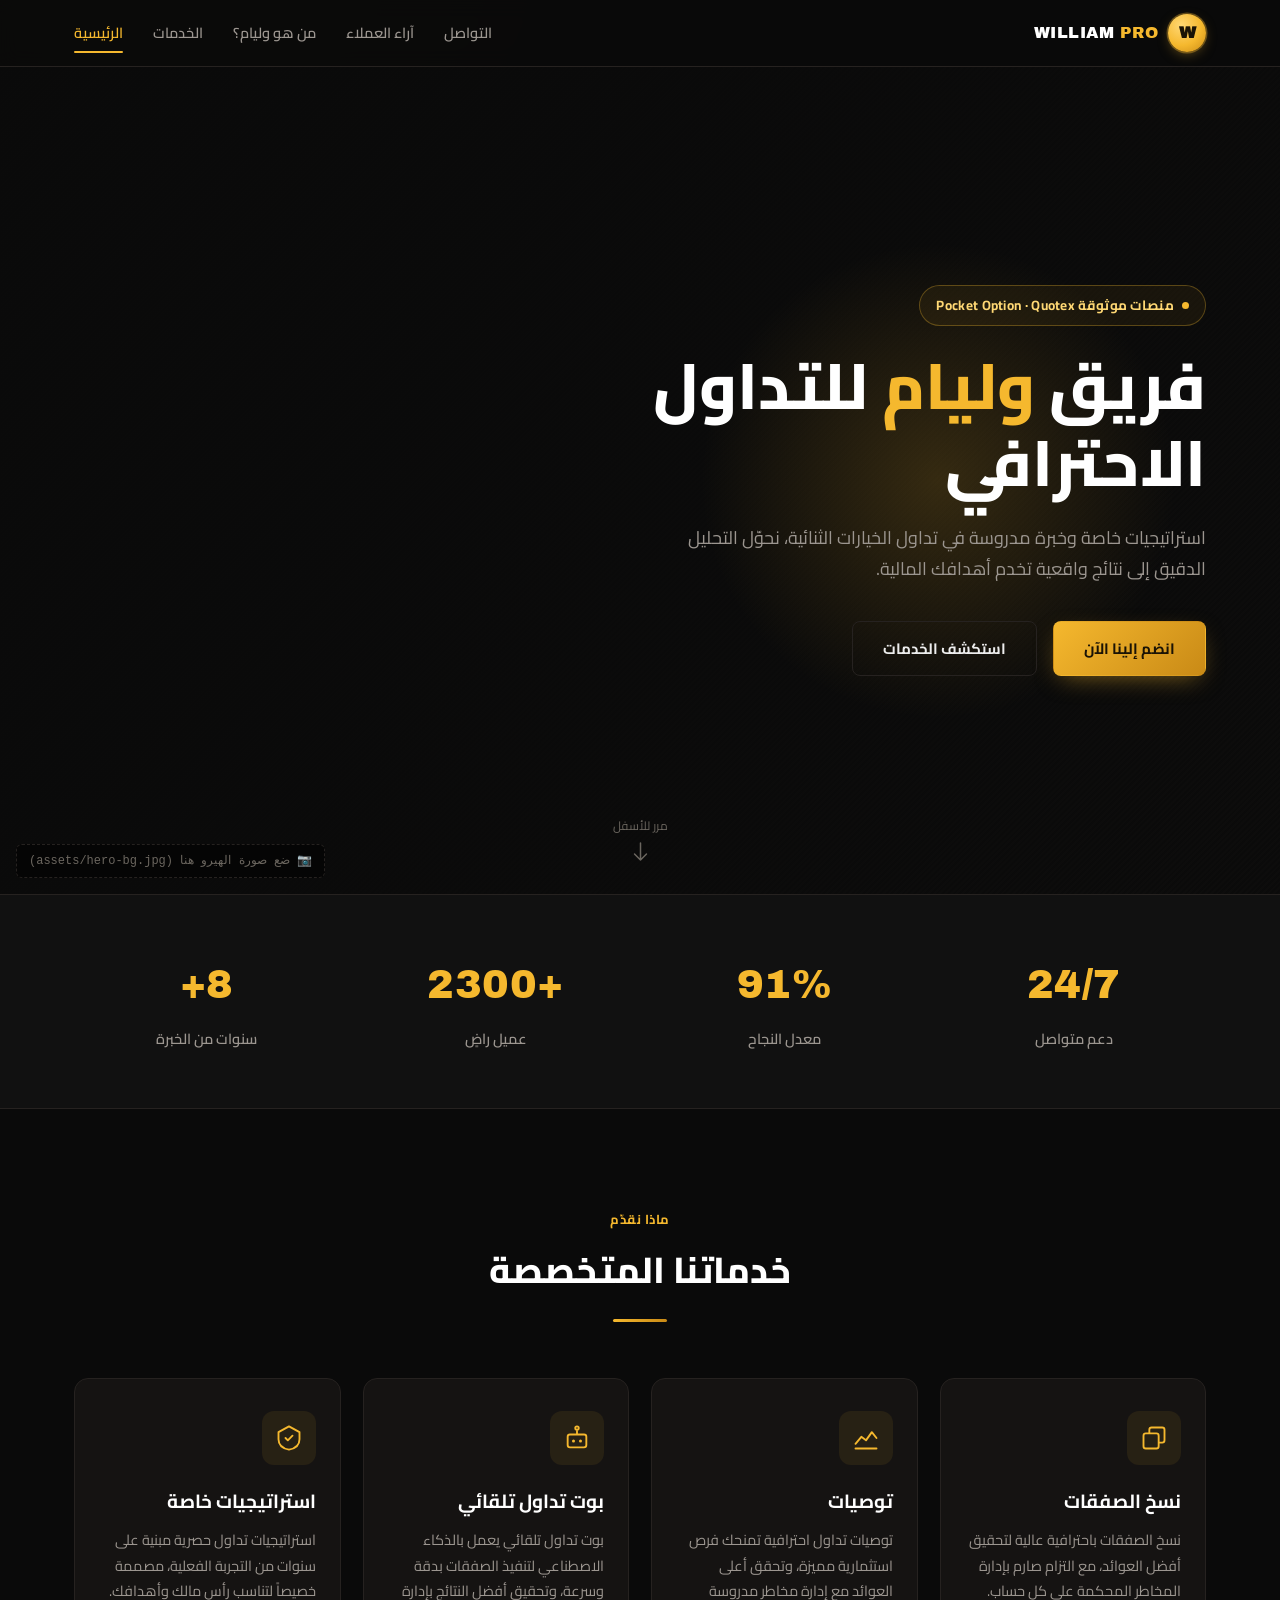
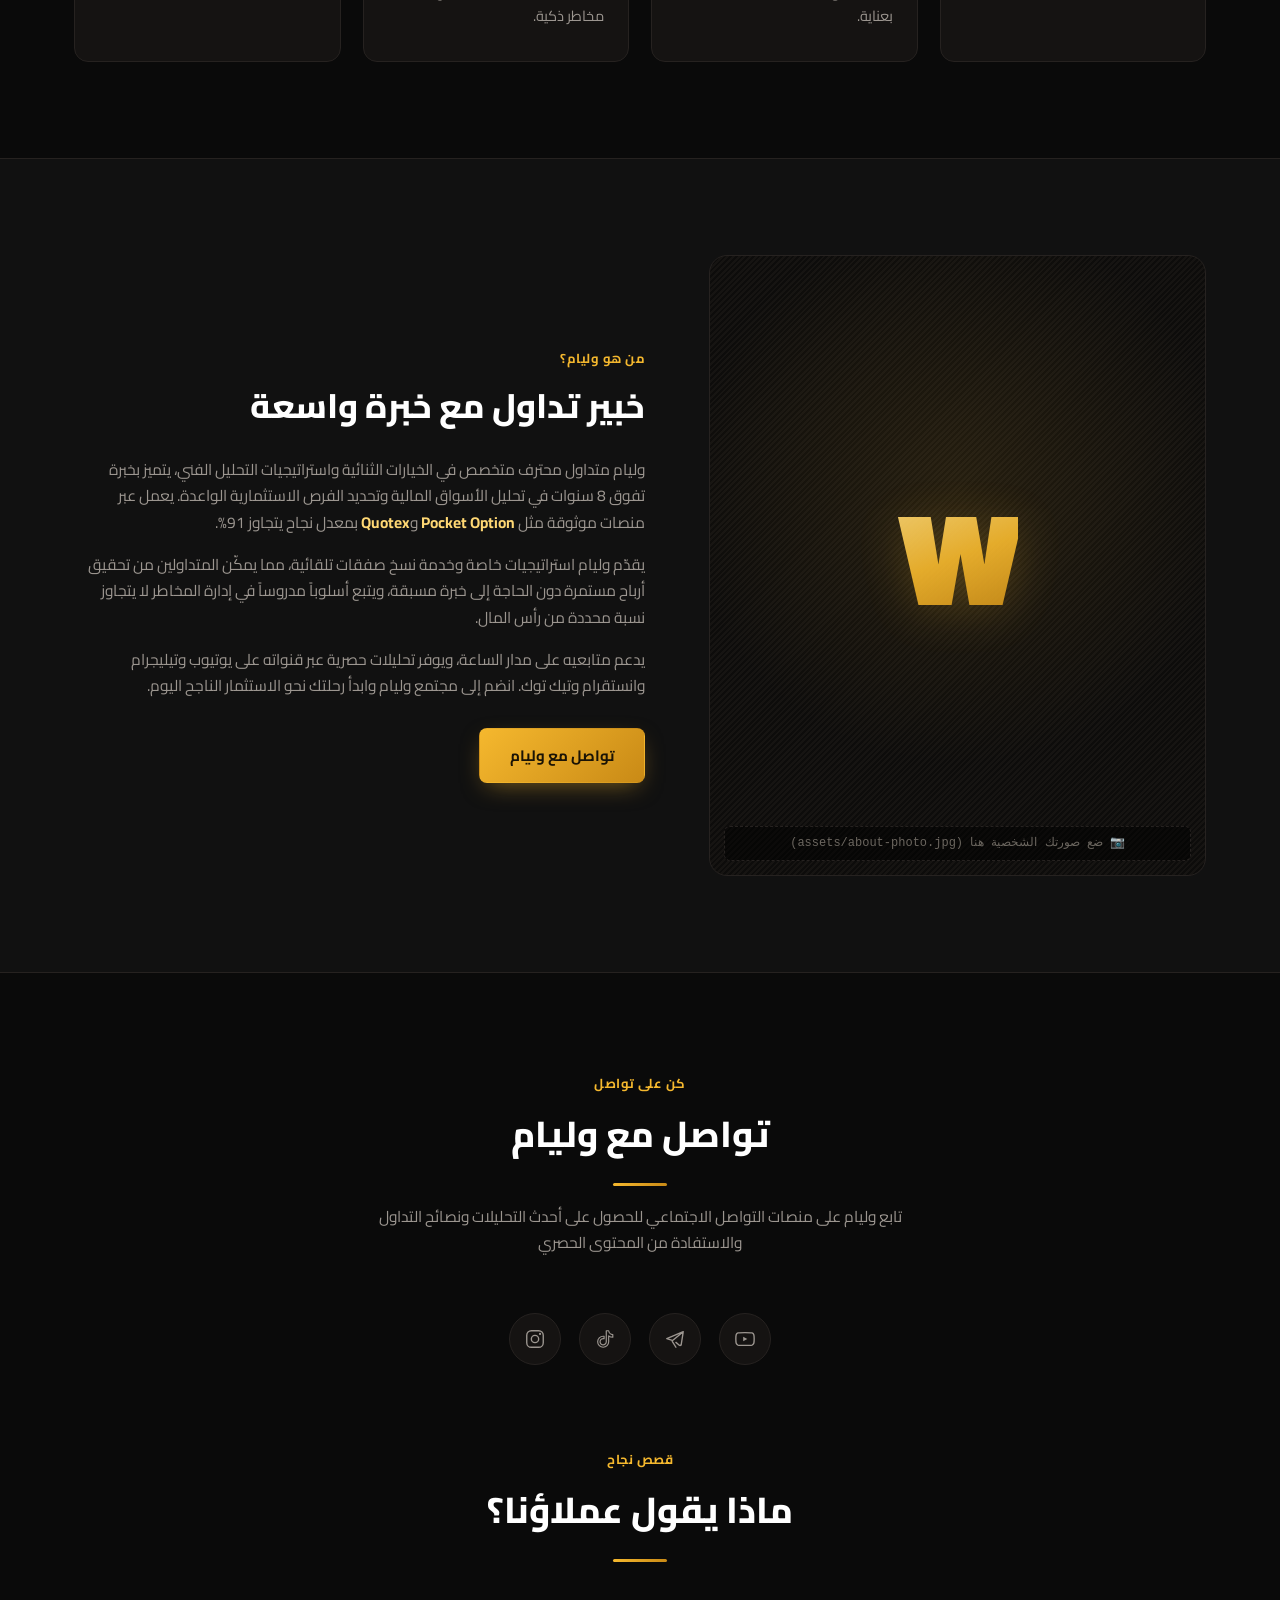
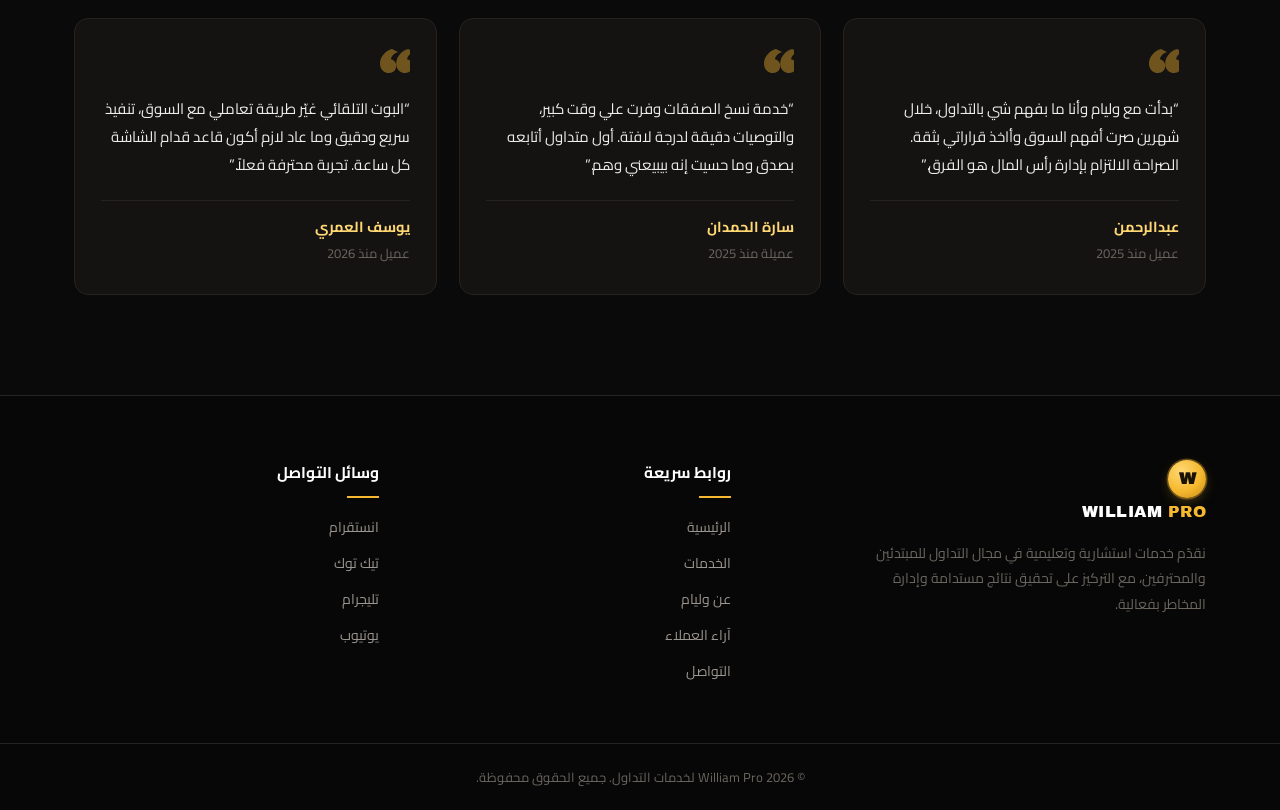
==== index.html @ 3ef96101 "Rename index (1).html to index.html" ====
<!DOCTYPE html>
<html lang="ar" dir="rtl">
<head>
<meta charset="UTF-8">
<meta name="viewport" content="width=device-width, initial-scale=1.0">
<title>WILLIAM PRO | فريق وليام للتداول الاحترافي</title>
<link rel="preconnect" href="https://fonts.googleapis.com">
<link rel="preconnect" href="https://fonts.gstatic.com" crossorigin>
<link href="https://fonts.googleapis.com/css2?family=Archivo+Black&family=Oswald:wght@400;500;600;700&family=Cairo:wght@400;500;600;700;800;900&family=Inter:wght@400;500;600&display=swap" rel="stylesheet">
<link rel="stylesheet" href="style.css">
</head>
<body>

<!-- ===== NAVBAR ===== -->
<header class="navbar" id="navbar">
  <div class="nav-inner">
    <a href="#hero" class="brand">
      <span class="brand-mark">W</span>
      <span class="brand-text">WILLIAM <em>PRO</em></span>
    </a>
    <nav class="nav-links">
      <a href="#contact">التواصل</a>
      <a href="#testimonials">آراء العملاء</a>
      <a href="#about">من هو وليام؟</a>
      <a href="#services">الخدمات</a>
      <a href="#hero" class="active">الرئيسية</a>
    </nav>
    <button class="nav-toggle" id="navToggle" aria-label="فتح القائمة">
      <span></span><span></span><span></span>
    </button>
  </div>
</header>

<!-- ===== HERO ===== -->
<section class="hero" id="hero">
  <div class="hero-bg-placeholder">
    <div class="placeholder-note">📷 ضع صورة الهيرو هنا (assets/hero-bg.jpg)</div>
  </div>
  <div class="hero-glow"></div>
  <div class="hero-inner">
    <p class="eyebrow"><span class="eyebrow-dot"></span> منصات موثوقة Pocket Option · Quotex</p>
    <h1>فريق <span class="gold">وليام</span> للتداول الاحترافي</h1>
    <p class="hero-desc">استراتيجيات خاصة وخبرة مدروسة في تداول الخيارات الثنائية، نحوّل التحليل الدقيق إلى نتائج واقعية تخدم أهدافك المالية.</p>
    <div class="hero-actions">
      <a href="#contact" class="btn btn-gold">انضم إلينا الآن</a>
      <a href="#services" class="btn btn-outline">استكشف الخدمات</a>
    </div>
  </div>
  <div class="scroll-cue">
    <span>مرر للأسفل</span>
    <svg width="14" height="20" viewBox="0 0 14 20" fill="none"><path d="M7 1v17M1 12l6 6 6-6" stroke="currentColor" stroke-width="1.5" stroke-linecap="round" stroke-linejoin="round"/></svg>
  </div>
</section>

<!-- ===== STATS ===== -->
<section class="stats">
  <div class="stats-inner">
    <div class="stat">
      <span class="stat-num">24/7</span>
      <span class="stat-label">دعم متواصل</span>
    </div>
    <div class="stat">
      <span class="stat-num">91%</span>
      <span class="stat-label">معدل النجاح</span>
    </div>
    <div class="stat">
      <span class="stat-num">+2300</span>
      <span class="stat-label">عميل راضٍ</span>
    </div>
    <div class="stat">
      <span class="stat-num">8+</span>
      <span class="stat-label">سنوات من الخبرة</span>
    </div>
  </div>
</section>

<!-- ===== SERVICES ===== -->
<section class="services" id="services">
  <div class="section-head">
    <span class="section-eyebrow">ماذا نقدّم</span>
    <h2>خدماتنا المتخصصة</h2>
    <span class="section-rule"></span>
  </div>
  <div class="services-grid">
    <div class="service-card">
      <div class="service-icon">
        <svg width="28" height="28" viewBox="0 0 24 24" fill="none"><rect x="3" y="8" width="13" height="13" rx="2" stroke="currentColor" stroke-width="1.6"/><path d="M8 8V5a2 2 0 0 1 2-2h9a2 2 0 0 1 2 2v9a2 2 0 0 1-2 2h-3" stroke="currentColor" stroke-width="1.6"/></svg>
      </div>
      <h3>نسخ الصفقات</h3>
      <p>نسخ الصفقات باحترافية عالية لتحقيق أفضل العوائد، مع التزام صارم بإدارة المخاطر المحكمة على كل حساب.</p>
    </div>
    <div class="service-card">
      <div class="service-icon">
        <svg width="28" height="28" viewBox="0 0 24 24" fill="none"><path d="M3 17l5-6 4 3 5-7 4 5" stroke="currentColor" stroke-width="1.6" stroke-linecap="round" stroke-linejoin="round"/><path d="M3 21h18" stroke="currentColor" stroke-width="1.6" stroke-linecap="round"/></svg>
      </div>
      <h3>توصيات</h3>
      <p>توصيات تداول احترافية تمنحك فرص استثمارية مميزة، وتحقق أعلى العوائد مع إدارة مخاطر مدروسة بعناية.</p>
    </div>
    <div class="service-card">
      <div class="service-icon">
        <svg width="28" height="28" viewBox="0 0 24 24" fill="none"><rect x="4" y="9" width="16" height="11" rx="2" stroke="currentColor" stroke-width="1.6"/><circle cx="9" cy="14.5" r="1.3" fill="currentColor"/><circle cx="15" cy="14.5" r="1.3" fill="currentColor"/><path d="M12 9V5m0 0a1.5 1.5 0 1 0 0-3 1.5 1.5 0 0 0 0 3Z" stroke="currentColor" stroke-width="1.6"/></svg>
      </div>
      <h3>بوت تداول تلقائي</h3>
      <p>بوت تداول تلقائي يعمل بالذكاء الاصطناعي لتنفيذ الصفقات بدقة وسرعة، وتحقيق أفضل النتائج بإدارة مخاطر ذكية.</p>
    </div>
    <div class="service-card">
      <div class="service-icon">
        <svg width="28" height="28" viewBox="0 0 24 24" fill="none"><path d="M12 2 3 7v6c0 5 4 8 9 9 5-1 9-4 9-9V7l-9-5Z" stroke="currentColor" stroke-width="1.6" stroke-linejoin="round"/><path d="M9 12l2 2 4-4" stroke="currentColor" stroke-width="1.6" stroke-linecap="round" stroke-linejoin="round"/></svg>
      </div>
      <h3>استراتيجيات خاصة</h3>
      <p>استراتيجيات تداول حصرية مبنية على سنوات من التجربة الفعلية، مصممة خصيصاً لتناسب رأس مالك وأهدافك.</p>
    </div>
  </div>
</section>

<!-- ===== ABOUT ===== -->
<section class="about" id="about">
  <div class="about-inner">
    <div class="about-media">
      <div class="about-img-placeholder">
        <span class="about-mark">W</span>
        <div class="placeholder-note">📷 ضع صورتك الشخصية هنا (assets/about-photo.jpg)</div>
      </div>
      <div class="about-glow"></div>
    </div>
    <div class="about-content">
      <span class="section-eyebrow">من هو وليام؟</span>
      <h2>خبير تداول مع خبرة واسعة</h2>
      <p>وليام متداول محترف متخصص في الخيارات الثنائية واستراتيجيات التحليل الفني، يتميز بخبرة تفوق 8 سنوات في تحليل الأسواق المالية وتحديد الفرص الاستثمارية الواعدة. يعمل عبر منصات موثوقة مثل <strong>Pocket Option</strong> و<strong>Quotex</strong> بمعدل نجاح يتجاوز 91%.</p>
      <p>يقدّم وليام استراتيجيات خاصة وخدمة نسخ صفقات تلقائية، مما يمكّن المتداولين من تحقيق أرباح مستمرة دون الحاجة إلى خبرة مسبقة، ويتبع أسلوباً مدروساً في إدارة المخاطر لا يتجاوز نسبة محددة من رأس المال.</p>
      <p>يدعم متابعيه على مدار الساعة، ويوفر تحليلات حصرية عبر قنواته على يوتيوب وتيليجرام وانستقرام وتيك توك. انضم إلى مجتمع وليام وابدأ رحلتك نحو الاستثمار الناجح اليوم.</p>
      <a href="#contact" class="btn btn-gold">تواصل مع وليام</a>
    </div>
  </div>
</section>

<!-- ===== CONTACT / SOCIAL ===== -->
<section class="contact" id="contact">
  <div class="section-head">
    <span class="section-eyebrow">كن على تواصل</span>
    <h2>تواصل مع وليام</h2>
    <span class="section-rule"></span>
    <p class="section-sub">تابع وليام على منصات التواصل الاجتماعي للحصول على أحدث التحليلات ونصائح التداول والاستفادة من المحتوى الحصري</p>
  </div>
  <div class="social-row">
    <a href="https://youtube.com/@wproo_5?si=Vtdt3jMx1uwLoNUk" target="_blank" rel="noopener" class="social-icon" aria-label="يوتيوب">
      <svg width="22" height="22" viewBox="0 0 24 24" fill="none"><path d="M22 12s0-3.2-.4-4.7c-.3-.9-1-1.6-1.9-1.9C18.2 5 12 5 12 5s-6.2 0-7.7.4c-.9.3-1.6 1-1.9 1.9C2 8.8 2 12 2 12s0 3.2.4 4.7c.3.9 1 1.6 1.9 1.9C5.8 19 12 19 12 19s6.2 0 7.7-.4c.9-.3 1.6-1 1.9-1.9.4-1.5.4-4.7.4-4.7Z" stroke="currentColor" stroke-width="1.5"/><path d="M10 9.5v5l4.5-2.5L10 9.5Z" fill="currentColor"/></svg>
    </a>
    <a href="https://t.me/wprooo_5" target="_blank" rel="noopener" class="social-icon" aria-label="تليجرام">
      <svg width="22" height="22" viewBox="0 0 24 24" fill="none"><path d="M21 4 3 11.5l6 2m12-9.5-2.2 14c-.2 1-1.3 1.4-2.1.8L13 15.7m8-11.7L9 14m4 7-4-6.5" stroke="currentColor" stroke-width="1.5" stroke-linecap="round" stroke-linejoin="round"/></svg>
    </a>
    <a href="https://www.tiktok.com/@wproo_5" target="_blank" rel="noopener" class="social-icon" aria-label="تيك توك">
      <svg width="22" height="22" viewBox="0 0 24 24" fill="none"><path d="M16 3c.4 2.3 2 4 4.5 4.2V10c-1.6 0-3.1-.5-4.5-1.4V15a6 6 0 1 1-6-6c.3 0 .7 0 1 .1v2.6a3.4 3.4 0 1 0 2.4 3.3V3H16Z" stroke="currentColor" stroke-width="1.3" stroke-linejoin="round"/></svg>
    </a>
    <a href="https://www.instagram.com/wproo_5" target="_blank" rel="noopener" class="social-icon" aria-label="انستقرام">
      <svg width="22" height="22" viewBox="0 0 24 24" fill="none"><rect x="3" y="3" width="18" height="18" rx="5" stroke="currentColor" stroke-width="1.5"/><circle cx="12" cy="12" r="4" stroke="currentColor" stroke-width="1.5"/><circle cx="17.5" cy="6.5" r="1.2" fill="currentColor"/></svg>
    </a>
  </div>
</section>

<!-- ===== TESTIMONIALS ===== -->
<section class="testimonials" id="testimonials">
  <div class="section-head">
    <span class="section-eyebrow">قصص نجاح</span>
    <h2>ماذا يقول عملاؤنا؟</h2>
    <span class="section-rule"></span>
  </div>
  <div class="testimonials-grid">
    <article class="testimonial-card">
      <svg class="quote-mark" width="30" height="24" viewBox="0 0 30 24" fill="none"><path d="M12 0C5.4 1.8 0 7.8 0 14.4 0 19.8 3.6 24 9 24c4.2 0 7.2-3 7.2-7.2 0-3.6-2.4-6-5.4-6.6.6-3 3-6 7.2-7.2L12 0Zm16.2 0c-6.6 1.8-12 7.8-12 14.4 0 5.4 3.6 9.6 9 9.6 4.2 0 7.2-3 7.2-7.2 0-3.6-2.4-6-5.4-6.6.6-3 3-6 7.2-7.2L28.2 0Z" fill="currentColor"/></svg>
      <p>“بدأت مع وليام وأنا ما بفهم شي بالتداول، خلال شهرين صرت أفهم السوق وأاخذ قراراتي بثقة. الصراحة الالتزام بإدارة رأس المال هو الفرق.”</p>
      <div class="testimonial-meta">
        <span class="t-name">عبدالرحمن</span>
        <span class="t-date">عميل منذ 2025</span>
      </div>
    </article>
    <article class="testimonial-card">
      <svg class="quote-mark" width="30" height="24" viewBox="0 0 30 24" fill="none"><path d="M12 0C5.4 1.8 0 7.8 0 14.4 0 19.8 3.6 24 9 24c4.2 0 7.2-3 7.2-7.2 0-3.6-2.4-6-5.4-6.6.6-3 3-6 7.2-7.2L12 0Zm16.2 0c-6.6 1.8-12 7.8-12 14.4 0 5.4 3.6 9.6 9 9.6 4.2 0 7.2-3 7.2-7.2 0-3.6-2.4-6-5.4-6.6.6-3 3-6 7.2-7.2L28.2 0Z" fill="currentColor"/></svg>
      <p>“خدمة نسخ الصفقات وفرت علي وقت كبير، والتوصيات دقيقة لدرجة لافتة. أول متداول أتابعه بصدق وما حسيت إنه بيبيعني وهم.”</p>
      <div class="testimonial-meta">
        <span class="t-name">سارة الحمدان</span>
        <span class="t-date">عميلة منذ 2025</span>
      </div>
    </article>
    <article class="testimonial-card">
      <svg class="quote-mark" width="30" height="24" viewBox="0 0 30 24" fill="none"><path d="M12 0C5.4 1.8 0 7.8 0 14.4 0 19.8 3.6 24 9 24c4.2 0 7.2-3 7.2-7.2 0-3.6-2.4-6-5.4-6.6.6-3 3-6 7.2-7.2L12 0Zm16.2 0c-6.6 1.8-12 7.8-12 14.4 0 5.4 3.6 9.6 9 9.6 4.2 0 7.2-3 7.2-7.2 0-3.6-2.4-6-5.4-6.6.6-3 3-6 7.2-7.2L28.2 0Z" fill="currentColor"/></svg>
      <p>“البوت التلقائي غيّر طريقة تعاملي مع السوق، تنفيذ سريع ودقيق وما عاد لازم أكون قاعد قدام الشاشة كل ساعة. تجربة محترفة فعلاً.”</p>
      <div class="testimonial-meta">
        <span class="t-name">يوسف العمري</span>
        <span class="t-date">عميل منذ 2026</span>
      </div>
    </article>
  </div>
</section>

<!-- ===== FOOTER ===== -->
<footer class="site-footer">
  <div class="footer-inner">
    <div class="footer-col footer-brand">
      <a href="#hero" class="brand">
        <span class="brand-mark">W</span>
        <span class="brand-text">WILLIAM <em>PRO</em></span>
      </a>
      <p>نقدّم خدمات استشارية وتعليمية في مجال التداول للمبتدئين والمحترفين، مع التركيز على تحقيق نتائج مستدامة وإدارة المخاطر بفعالية.</p>
    </div>
    <div class="footer-col">
      <h4>روابط سريعة</h4>
      <a href="#hero">الرئيسية</a>
      <a href="#services">الخدمات</a>
      <a href="#about">عن وليام</a>
      <a href="#testimonials">آراء العملاء</a>
      <a href="#contact">التواصل</a>
    </div>
    <div class="footer-col">
      <h4>وسائل التواصل</h4>
      <a href="https://www.instagram.com/wproo_5" target="_blank" rel="noopener">انستقرام</a>
      <a href="https://www.tiktok.com/@wproo_5" target="_blank" rel="noopener">تيك توك</a>
      <a href="https://t.me/wprooo_5" target="_blank" rel="noopener">تليجرام</a>
      <a href="https://youtube.com/@wproo_5?si=Vtdt3jMx1uwLoNUk" target="_blank" rel="noopener">يوتيوب</a>
    </div>
  </div>
  <div class="footer-bottom">
    <p>© 2026 William Pro لخدمات التداول. جميع الحقوق محفوظة.</p>
  </div>
</footer>

<script src="script.js"></script>
</body>
</html>
---- style.css ----
/* ============================================
   WILLIAM PRO — Trading Brand Site
   Palette: near-black + gold (noir poster identity)
   ============================================ */

:root{
  --bg:           #0a0a0a;
  --bg-soft:      #111111;
  --card:         #151312;
  --card-border:  #262220;
  --gold:         #f5b82e;
  --gold-deep:    #c98a16;
  --gold-pale:    #ffd874;
  --ink:          #ededed;
  --ink-dim:      #9c9690;
  --ink-faint:    #6b665f;

  --font-display: 'Archivo Black', 'Oswald', sans-serif;
  --font-head-ar: 'Cairo', sans-serif;
  --font-body:    'Cairo', 'Inter', sans-serif;

  --container: 1180px;
}

*{ margin:0; padding:0; box-sizing:border-box; }

html{ scroll-behavior:smooth; }

body{
  background:var(--bg);
  color:var(--ink);
  font-family:var(--font-body);
  font-size:16px;
  line-height:1.7;
  overflow-x:hidden;
}

img{ max-width:100%; display:block; }

a{ color:inherit; text-decoration:none; }

::selection{ background:var(--gold); color:#0a0a0a; }

:focus-visible{
  outline:2px solid var(--gold);
  outline-offset:3px;
}

.gold{ color:var(--gold); }

/* texture: subtle crumpled-paper grain feel without an image asset */
body::before{
  content:"";
  position:fixed;
  inset:0;
  pointer-events:none;
  z-index:0;
  opacity:.5;
  background-image:
    radial-gradient(ellipse 800px 600px at 15% -5%, rgba(245,184,46,.05), transparent 60%),
    radial-gradient(ellipse 700px 500px at 110% 30%, rgba(245,184,46,.04), transparent 60%);
}

/* ============ NAVBAR ============ */
.navbar{
  position:sticky;
  top:0;
  z-index:100;
  background:rgba(10,10,10,.82);
  backdrop-filter:blur(10px);
  border-bottom:1px solid var(--card-border);
}
.nav-inner{
  max-width:var(--container);
  margin:0 auto;
  padding:14px 24px;
  display:flex;
  align-items:center;
  justify-content:space-between;
  gap:24px;
}
.brand{
  display:flex;
  align-items:center;
  gap:10px;
  flex-shrink:0;
}
.brand-mark{
  width:38px;
  height:38px;
  border-radius:50%;
  flex-shrink:0;
  display:flex;
  align-items:center;
  justify-content:center;
  background:radial-gradient(circle at 35% 30%, var(--gold-pale), var(--gold) 55%, var(--gold-deep) 100%);
  color:#1a1305;
  font-family:var(--font-display);
  font-size:17px;
  font-weight:900;
  box-shadow:0 0 0 1.5px rgba(245,184,46,.35), 0 4px 14px -4px rgba(245,184,46,.5);
}
.brand-text{
  font-family:var(--font-display);
  font-size:16px;
  letter-spacing:.5px;
  color:#fff;
  white-space:nowrap;
}
.brand-text em{
  font-style:normal;
  color:var(--gold);
}
.nav-links{
  display:flex;
  align-items:center;
  gap:30px;
}
.nav-links a{
  font-size:14.5px;
  font-weight:600;
  color:var(--ink-dim);
  transition:color .2s ease;
  position:relative;
  padding:4px 0;
}
.nav-links a:hover{ color:#fff; }
.nav-links a.active{ color:var(--gold); }
.nav-links a.active::after{
  content:"";
  position:absolute;
  bottom:-4px;
  right:0; left:0;
  height:2px;
  background:var(--gold);
  border-radius:2px;
}
.nav-toggle{
  display:none;
  flex-direction:column;
  gap:5px;
  background:none;
  border:none;
  cursor:pointer;
  padding:8px;
}
.nav-toggle span{
  width:22px;
  height:2px;
  background:var(--ink);
  border-radius:2px;
  transition:.25s ease;
}

/* ============ BUTTONS ============ */
.btn{
  display:inline-flex;
  align-items:center;
  justify-content:center;
  padding:14px 30px;
  border-radius:8px;
  font-weight:700;
  font-size:15px;
  cursor:pointer;
  transition:transform .2s ease, box-shadow .2s ease, background .2s ease, color .2s ease;
  border:1.5px solid transparent;
}
.btn-gold{
  background:linear-gradient(135deg, var(--gold) 0%, var(--gold-deep) 100%);
  color:#1a1305;
  box-shadow:0 8px 24px -8px rgba(245,184,46,.5);
}
.btn-gold:hover{
  transform:translateY(-2px);
  box-shadow:0 12px 28px -8px rgba(245,184,46,.65);
}
.btn-outline{
  background:transparent;
  border-color:var(--card-border);
  color:var(--ink);
}
.btn-outline:hover{
  border-color:var(--gold);
  color:var(--gold);
}

/* ============ HERO ============ */
.hero{
  position:relative;
  min-height:92vh;
  display:flex;
  align-items:center;
  overflow:hidden;
  border-bottom:1px solid var(--card-border);
}
.hero-bg-placeholder{
  position:absolute;
  inset:0;
  background:
    linear-gradient(120deg, rgba(10,10,10,.97) 35%, rgba(10,10,10,.75) 100%),
    repeating-linear-gradient(135deg, #161412 0 2px, #0d0c0b 2px 4px);
  z-index:0;
}
.placeholder-note{
  position:absolute;
  bottom:16px;
  left:16px;
  font-size:12px;
  color:var(--ink-faint);
  background:rgba(0,0,0,.5);
  padding:6px 12px;
  border-radius:6px;
  border:1px dashed var(--card-border);
  font-family:monospace;
  z-index:5;
}
.hero-glow{
  position:absolute;
  top:50%;
  right:8%;
  width:480px;
  height:480px;
  background:radial-gradient(circle, rgba(245,184,46,.18), transparent 70%);
  border-radius:50%;
  transform:translateY(-50%);
  z-index:0;
  animation:pulseGlow 6s ease-in-out infinite;
}
@keyframes pulseGlow{
  0%,100%{ opacity:.7; transform:translateY(-50%) scale(1); }
  50%{ opacity:1; transform:translateY(-50%) scale(1.08); }
}
.hero-inner{
  position:relative;
  z-index:2;
  max-width:var(--container);
  margin:0 auto;
  padding:0 24px;
  width:100%;
}
.eyebrow{
  display:inline-flex;
  align-items:center;
  gap:8px;
  font-size:13.5px;
  font-weight:700;
  color:var(--gold-pale);
  letter-spacing:.3px;
  margin-bottom:22px;
  padding:8px 16px;
  border:1px solid rgba(245,184,46,.3);
  border-radius:999px;
  background:rgba(245,184,46,.06);
}
.eyebrow-dot{
  width:7px; height:7px;
  border-radius:50%;
  background:var(--gold);
  box-shadow:0 0 0 0 rgba(245,184,46,.6);
  animation:dotPing 2s infinite;
}
@keyframes dotPing{
  0%{ box-shadow:0 0 0 0 rgba(245,184,46,.5); }
  70%{ box-shadow:0 0 0 6px rgba(245,184,46,0); }
  100%{ box-shadow:0 0 0 0 rgba(245,184,46,0); }
}
.hero h1{
  font-family:var(--font-head-ar);
  font-weight:800;
  font-size:clamp(36px, 5.5vw, 64px);
  line-height:1.2;
  color:#fff;
  max-width:780px;
  margin-bottom:22px;
}
.hero-desc{
  font-size:18px;
  color:var(--ink-dim);
  max-width:560px;
  margin-bottom:36px;
}
.hero-actions{
  display:flex;
  gap:16px;
  flex-wrap:wrap;
}
.scroll-cue{
  position:absolute;
  bottom:32px;
  left:50%;
  transform:translateX(-50%);
  display:flex;
  flex-direction:column;
  align-items:center;
  gap:6px;
  color:var(--ink-faint);
  font-size:12px;
  z-index:2;
  animation:bob 2.2s ease-in-out infinite;
}
@keyframes bob{
  0%,100%{ transform:translate(-50%,0); }
  50%{ transform:translate(-50%,8px); }
}

/* ============ STATS ============ */
.stats{
  background:var(--bg-soft);
  border-bottom:1px solid var(--card-border);
}
.stats-inner{
  max-width:var(--container);
  margin:0 auto;
  padding:56px 24px;
  display:grid;
  grid-template-columns:repeat(4, 1fr);
  gap:24px;
  text-align:center;
}
.stat{
  display:flex;
  flex-direction:column;
  gap:8px;
}
.stat-num{
  font-family:var(--font-display);
  font-size:clamp(28px, 3.5vw, 40px);
  color:var(--gold);
  letter-spacing:.5px;
}
.stat-label{
  font-size:14.5px;
  color:var(--ink-dim);
  font-weight:600;
}

/* ============ SECTION HEAD (shared) ============ */
.section-head{
  text-align:center;
  max-width:640px;
  margin:0 auto 56px;
  padding:0 24px;
}
.section-eyebrow{
  display:inline-block;
  font-size:13px;
  font-weight:700;
  color:var(--gold);
  letter-spacing:.5px;
  margin-bottom:10px;
}
.section-head h2{
  font-family:var(--font-head-ar);
  font-weight:800;
  font-size:clamp(26px, 3.5vw, 36px);
  color:#fff;
}
.section-rule{
  display:block;
  width:54px;
  height:3px;
  background:linear-gradient(90deg, var(--gold), var(--gold-deep));
  border-radius:3px;
  margin:18px auto 0;
}
.section-sub{
  margin-top:18px;
  color:var(--ink-dim);
  font-size:15.5px;
}

/* ============ SERVICES ============ */
.services{
  padding:96px 0;
  max-width:var(--container);
  margin:0 auto;
  padding-left:24px;
  padding-right:24px;
}
.services-grid{
  display:grid;
  grid-template-columns:repeat(4, 1fr);
  gap:22px;
}
.service-card{
  background:var(--card);
  border:1px solid var(--card-border);
  border-radius:14px;
  padding:32px 24px;
  transition:transform .25s ease, border-color .25s ease, box-shadow .25s ease;
  position:relative;
  overflow:hidden;
}
.service-card::before{
  content:"";
  position:absolute;
  top:0; right:0; left:0;
  height:3px;
  background:linear-gradient(90deg, var(--gold), var(--gold-deep));
  transform:scaleX(0);
  transform-origin:right;
  transition:transform .3s ease;
}
.service-card:hover{
  transform:translateY(-6px);
  border-color:rgba(245,184,46,.35);
  box-shadow:0 16px 32px -16px rgba(0,0,0,.6);
}
.service-card:hover::before{ transform:scaleX(1); }
.service-icon{
  width:54px;
  height:54px;
  border-radius:12px;
  display:flex;
  align-items:center;
  justify-content:center;
  background:rgba(245,184,46,.08);
  color:var(--gold);
  margin-bottom:20px;
}
.service-card h3{
  font-family:var(--font-head-ar);
  font-size:19px;
  font-weight:700;
  color:#fff;
  margin-bottom:10px;
}
.service-card p{
  font-size:14.5px;
  color:var(--ink-dim);
  line-height:1.75;
}

/* ============ ABOUT ============ */
.about{
  padding:96px 0;
  background:var(--bg-soft);
  border-top:1px solid var(--card-border);
  border-bottom:1px solid var(--card-border);
}
.about-inner{
  max-width:var(--container);
  margin:0 auto;
  padding:0 24px;
  display:grid;
  grid-template-columns:1fr 1.15fr;
  gap:64px;
  align-items:center;
}
.about-media{
  position:relative;
}
.about-img-placeholder{
  position:relative;
  border-radius:18px;
  overflow:hidden;
  border:1px solid var(--card-border);
  aspect-ratio:4/5;
  background:
    radial-gradient(circle at 50% 38%, rgba(245,184,46,.10), transparent 60%),
    repeating-linear-gradient(135deg, #161412 0 2px, #0d0c0b 2px 4px);
  display:flex;
  align-items:center;
  justify-content:center;
}
.about-mark{
  font-family:var(--font-display);
  font-size:120px;
  font-weight:900;
  line-height:1;
  background:linear-gradient(160deg, var(--gold-pale), var(--gold) 45%, var(--gold-deep) 100%);
  -webkit-background-clip:text;
  background-clip:text;
  color:transparent;
  opacity:.92;
  filter:drop-shadow(0 6px 24px rgba(245,184,46,.25));
}
.about-img-placeholder .placeholder-note{
  bottom:14px; left:14px; right:14px;
  text-align:center;
}
.about-glow{
  position:absolute;
  top:-40px; right:-40px;
  width:220px; height:220px;
  background:radial-gradient(circle, rgba(245,184,46,.22), transparent 70%);
  border-radius:50%;
  z-index:-1;
}
.about-content .section-eyebrow{ display:block; margin-bottom:8px; }
.about-content h2{
  font-family:var(--font-head-ar);
  font-weight:800;
  font-size:clamp(26px, 3.2vw, 34px);
  color:#fff;
  margin-bottom:22px;
}
.about-content p{
  color:var(--ink-dim);
  font-size:15.5px;
  margin-bottom:16px;
}
.about-content p strong{ color:var(--gold-pale); font-weight:700; }
.about-content .btn{ margin-top:12px; }

/* ============ CONTACT / SOCIAL ============ */
.contact{
  padding:96px 0 80px;
  max-width:var(--container);
  margin:0 auto;
  padding-left:24px;
  padding-right:24px;
  text-align:center;
}
.social-row{
  display:flex;
  justify-content:center;
  gap:18px;
  flex-wrap:wrap;
}
.social-icon{
  width:52px;
  height:52px;
  border-radius:50%;
  display:flex;
  align-items:center;
  justify-content:center;
  background:var(--card);
  border:1px solid var(--card-border);
  color:var(--ink-dim);
  transition:all .25s ease;
}
.social-icon:hover{
  color:#0a0a0a;
  background:var(--gold);
  border-color:var(--gold);
  transform:translateY(-4px);
}

/* ============ TESTIMONIALS ============ */
.testimonials{
  padding:0 0 100px;
  max-width:var(--container);
  margin:0 auto;
  padding-left:24px;
  padding-right:24px;
}
.testimonials-grid{
  display:grid;
  grid-template-columns:repeat(3, 1fr);
  gap:22px;
}
.testimonial-card{
  background:var(--card);
  border:1px solid var(--card-border);
  border-radius:14px;
  padding:30px 26px;
}
.quote-mark{
  color:rgba(245,184,46,.4);
  margin-bottom:14px;
}
.testimonial-card p{
  font-size:15px;
  color:var(--ink);
  line-height:1.85;
  margin-bottom:22px;
}
.testimonial-meta{
  display:flex;
  flex-direction:column;
  gap:2px;
  padding-top:14px;
  border-top:1px solid var(--card-border);
}
.t-name{
  font-weight:700;
  color:var(--gold-pale);
  font-size:14.5px;
}
.t-date{
  font-size:13px;
  color:var(--ink-faint);
}

/* ============ FOOTER ============ */
.site-footer{
  background:#070707;
  border-top:1px solid var(--card-border);
  padding-top:64px;
}
.footer-inner{
  max-width:var(--container);
  margin:0 auto;
  padding:0 24px;
  display:grid;
  grid-template-columns:1.4fr 1fr 1fr;
  gap:48px;
  padding-bottom:48px;
}
.footer-brand p{
  margin-top:16px;
  color:var(--ink-faint);
  font-size:14px;
  line-height:1.8;
  max-width:340px;
}
.footer-col h4{
  font-family:var(--font-head-ar);
  font-size:15.5px;
  color:#fff;
  margin-bottom:18px;
  position:relative;
  padding-bottom:12px;
}
.footer-col h4::after{
  content:"";
  position:absolute;
  bottom:0; right:0;
  width:32px; height:2px;
  background:var(--gold);
}
.footer-col a{
  display:block;
  color:var(--ink-dim);
  font-size:14px;
  margin-bottom:12px;
  transition:color .2s ease;
}
.footer-col a:hover{ color:var(--gold); }
.footer-bottom{
  border-top:1px solid var(--card-border);
  padding:22px 24px;
  text-align:center;
}
.footer-bottom p{
  font-size:13px;
  color:var(--ink-faint);
}

/* ============ RESPONSIVE ============ */
@media (max-width:980px){
  .nav-links{
    position:fixed;
    top:67px;
    right:0; left:0;
    background:rgba(10,10,10,.98);
    backdrop-filter:blur(10px);
    flex-direction:column;
    align-items:flex-start;
    gap:0;
    padding:8px 24px 16px;
    border-bottom:1px solid var(--card-border);
    transform:translateY(-110%);
    opacity:0;
    transition:transform .3s ease, opacity .3s ease;
    pointer-events:none;
  }
  .nav-links.open{
    transform:translateY(0);
    opacity:1;
    pointer-events:auto;
  }
  .nav-links a{
    width:100%;
    padding:14px 0;
    border-bottom:1px solid var(--card-border);
  }
  .nav-links a.active::after{ display:none; }
  .nav-toggle{ display:flex; }

  .stats-inner{ grid-template-columns:repeat(2, 1fr); gap:36px 24px; }
  .services-grid{ grid-template-columns:repeat(2, 1fr); }
  .about-inner{ grid-template-columns:1fr; gap:40px; }
  .testimonials-grid{ grid-template-columns:1fr; }
  .footer-inner{ grid-template-columns:1fr; gap:36px; text-align:right; }
}

@media (max-width:560px){
  .brand-text{ font-size:14px; }
  .hero{ min-height:auto; padding:140px 0 100px; }
  .hero-actions{ flex-direction:column; }
  .hero-actions .btn{ width:100%; }
  .services-grid{ grid-template-columns:1fr; }
  .stats-inner{ grid-template-columns:repeat(2,1fr); padding:40px 24px; }
}

@media (prefers-reduced-motion: reduce){
  *{ animation:none !important; transition:none !important; }
}
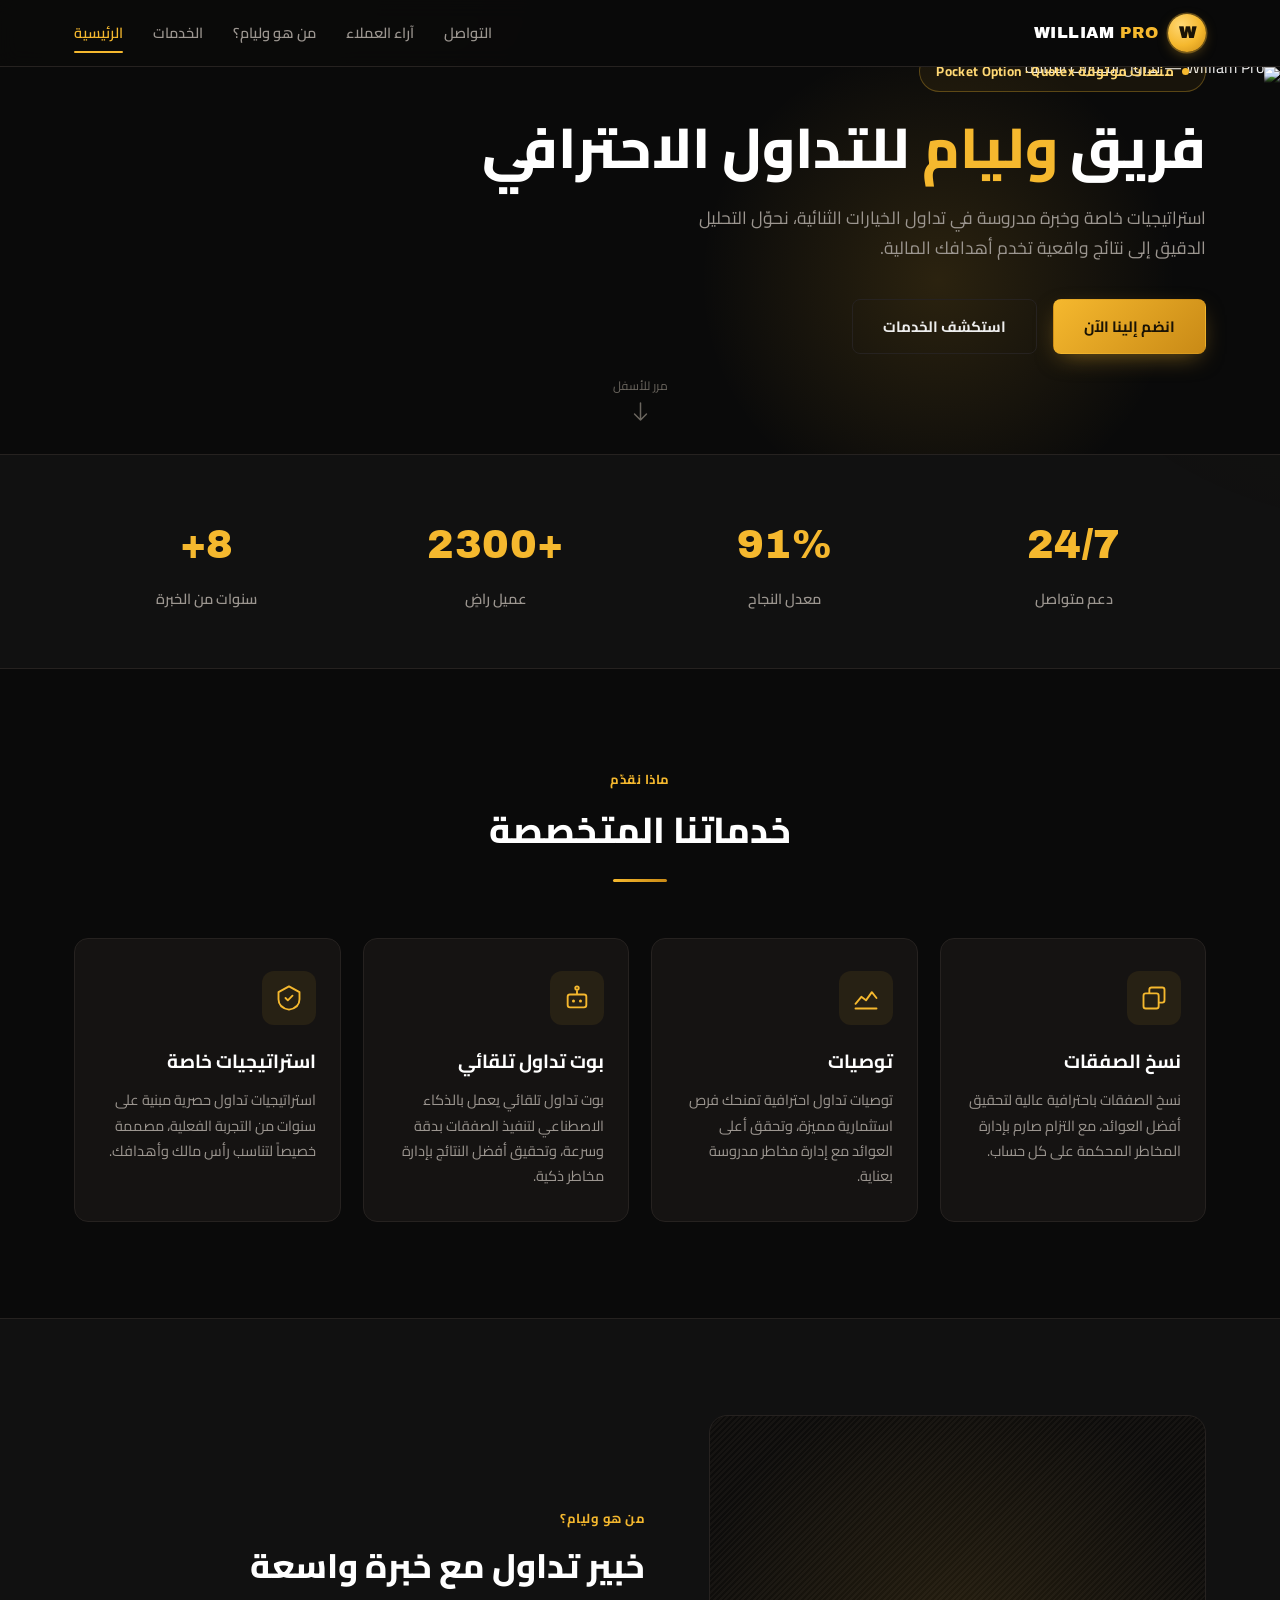
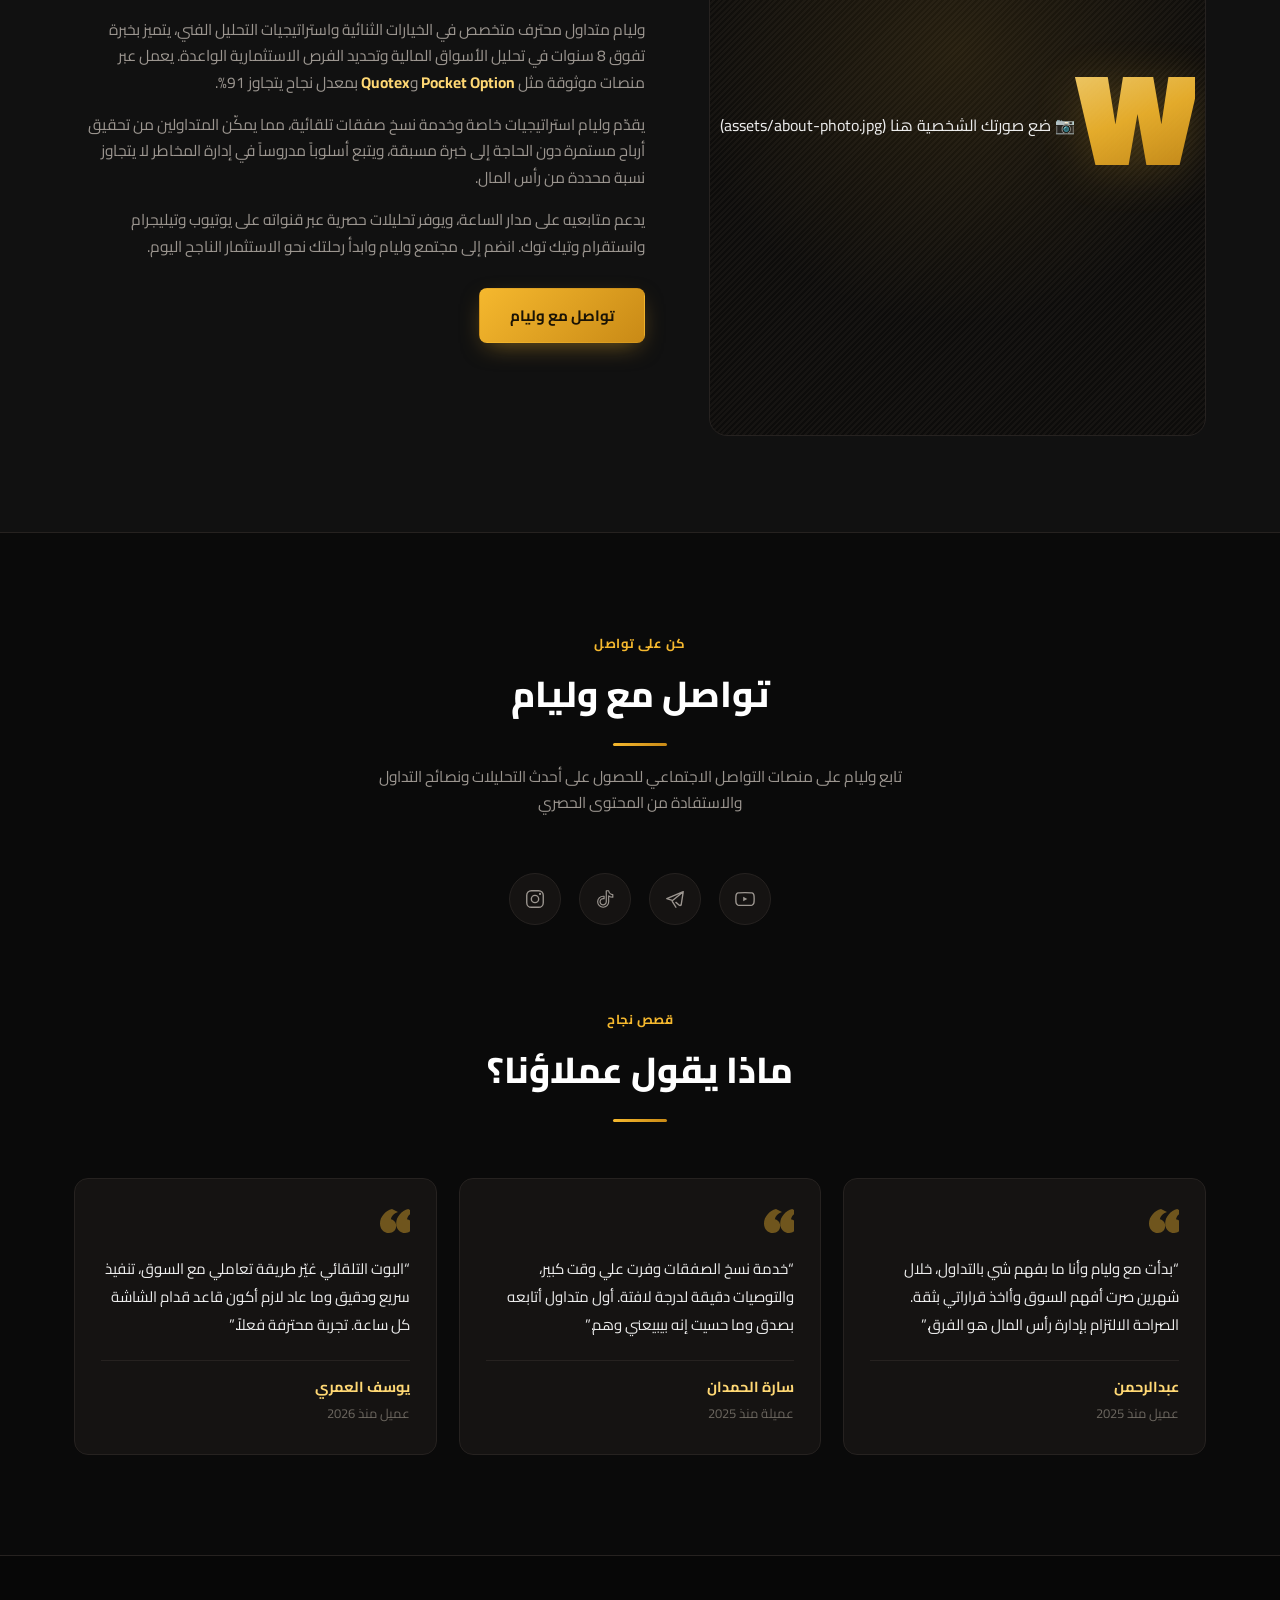
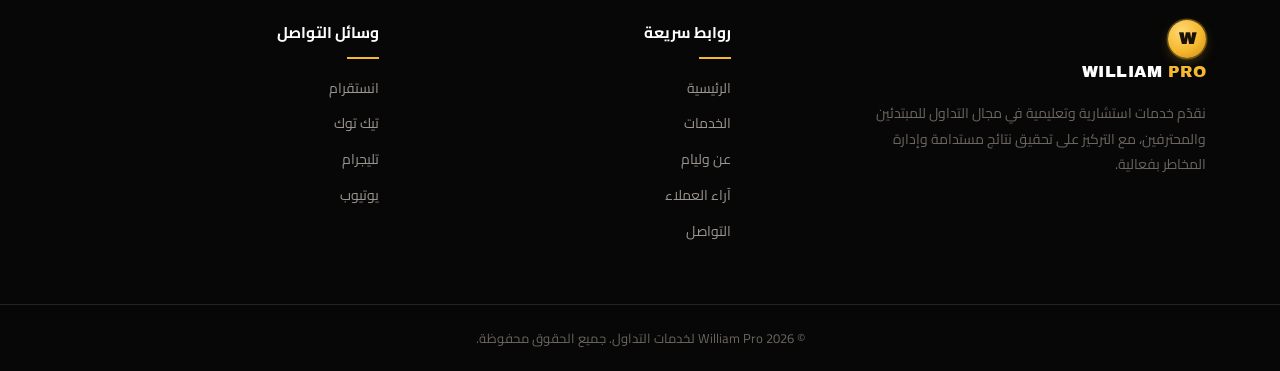
==== commit a600c120: "Add files via upload" ====
--- a/index.html
+++ b/index.html
@@ -33,8 +33,8 @@
 
 <!-- ===== HERO ===== -->
 <section class="hero" id="hero">
-  <div class="hero-bg-placeholder">
-    <div class="placeholder-note">📷 ضع صورة الهيرو هنا (assets/hero-bg.jpg)</div>
+  <div class="hero-banner-wrap">
+    <img src="assets/hero-banner.jpg" alt="William Pro — تداول الخيارات الثنائية" class="hero-banner-img">
   </div>
   <div class="hero-glow"></div>
   <div class="hero-inner">
--- a/style.css
+++ b/style.css
@@ -187,44 +187,42 @@
 /* ============ HERO ============ */
 .hero{
   position:relative;
-  min-height:92vh;
-  display:flex;
-  align-items:center;
+  display:flex;
+  flex-direction:column;
   overflow:hidden;
   border-bottom:1px solid var(--card-border);
-}
-.hero-bg-placeholder{
+  background:var(--bg);
+}
+.hero-banner-wrap{
+  position:relative;
+  width:100%;
+  max-height:62vh;
+  overflow:hidden;
+  line-height:0;
+}
+.hero-banner-img{
+  width:100%;
+  display:block;
+  object-fit:cover;
+}
+.hero-banner-wrap::after{
+  content:"";
   position:absolute;
   inset:0;
-  background:
-    linear-gradient(120deg, rgba(10,10,10,.97) 35%, rgba(10,10,10,.75) 100%),
-    repeating-linear-gradient(135deg, #161412 0 2px, #0d0c0b 2px 4px);
-  z-index:0;
-}
-.placeholder-note{
-  position:absolute;
-  bottom:16px;
-  left:16px;
-  font-size:12px;
-  color:var(--ink-faint);
-  background:rgba(0,0,0,.5);
-  padding:6px 12px;
-  border-radius:6px;
-  border:1px dashed var(--card-border);
-  font-family:monospace;
-  z-index:5;
+  background:linear-gradient(to bottom, transparent 55%, var(--bg) 100%);
 }
 .hero-glow{
   position:absolute;
-  top:50%;
+  top:55%;
   right:8%;
   width:480px;
   height:480px;
-  background:radial-gradient(circle, rgba(245,184,46,.18), transparent 70%);
+  background:radial-gradient(circle, rgba(245,184,46,.14), transparent 70%);
   border-radius:50%;
   transform:translateY(-50%);
   z-index:0;
   animation:pulseGlow 6s ease-in-out infinite;
+  pointer-events:none;
 }
 @keyframes pulseGlow{
   0%,100%{ opacity:.7; transform:translateY(-50%) scale(1); }
@@ -235,8 +233,9 @@
   z-index:2;
   max-width:var(--container);
   margin:0 auto;
-  padding:0 24px;
+  padding:8px 24px 100px;
   width:100%;
+  margin-top:-40px;
 }
 .eyebrow{
   display:inline-flex;
@@ -267,14 +266,14 @@
 .hero h1{
   font-family:var(--font-head-ar);
   font-weight:800;
-  font-size:clamp(36px, 5.5vw, 64px);
+  font-size:clamp(32px, 4.8vw, 56px);
   line-height:1.2;
   color:#fff;
   max-width:780px;
   margin-bottom:22px;
 }
 .hero-desc{
-  font-size:18px;
+  font-size:17.5px;
   color:var(--ink-dim);
   max-width:560px;
   margin-bottom:36px;
@@ -678,7 +677,7 @@
 
 @media (max-width:560px){
   .brand-text{ font-size:14px; }
-  .hero{ min-height:auto; padding:140px 0 100px; }
+  .hero-inner{ padding:32px 24px 80px; }
   .hero-actions{ flex-direction:column; }
   .hero-actions .btn{ width:100%; }
   .services-grid{ grid-template-columns:1fr; }
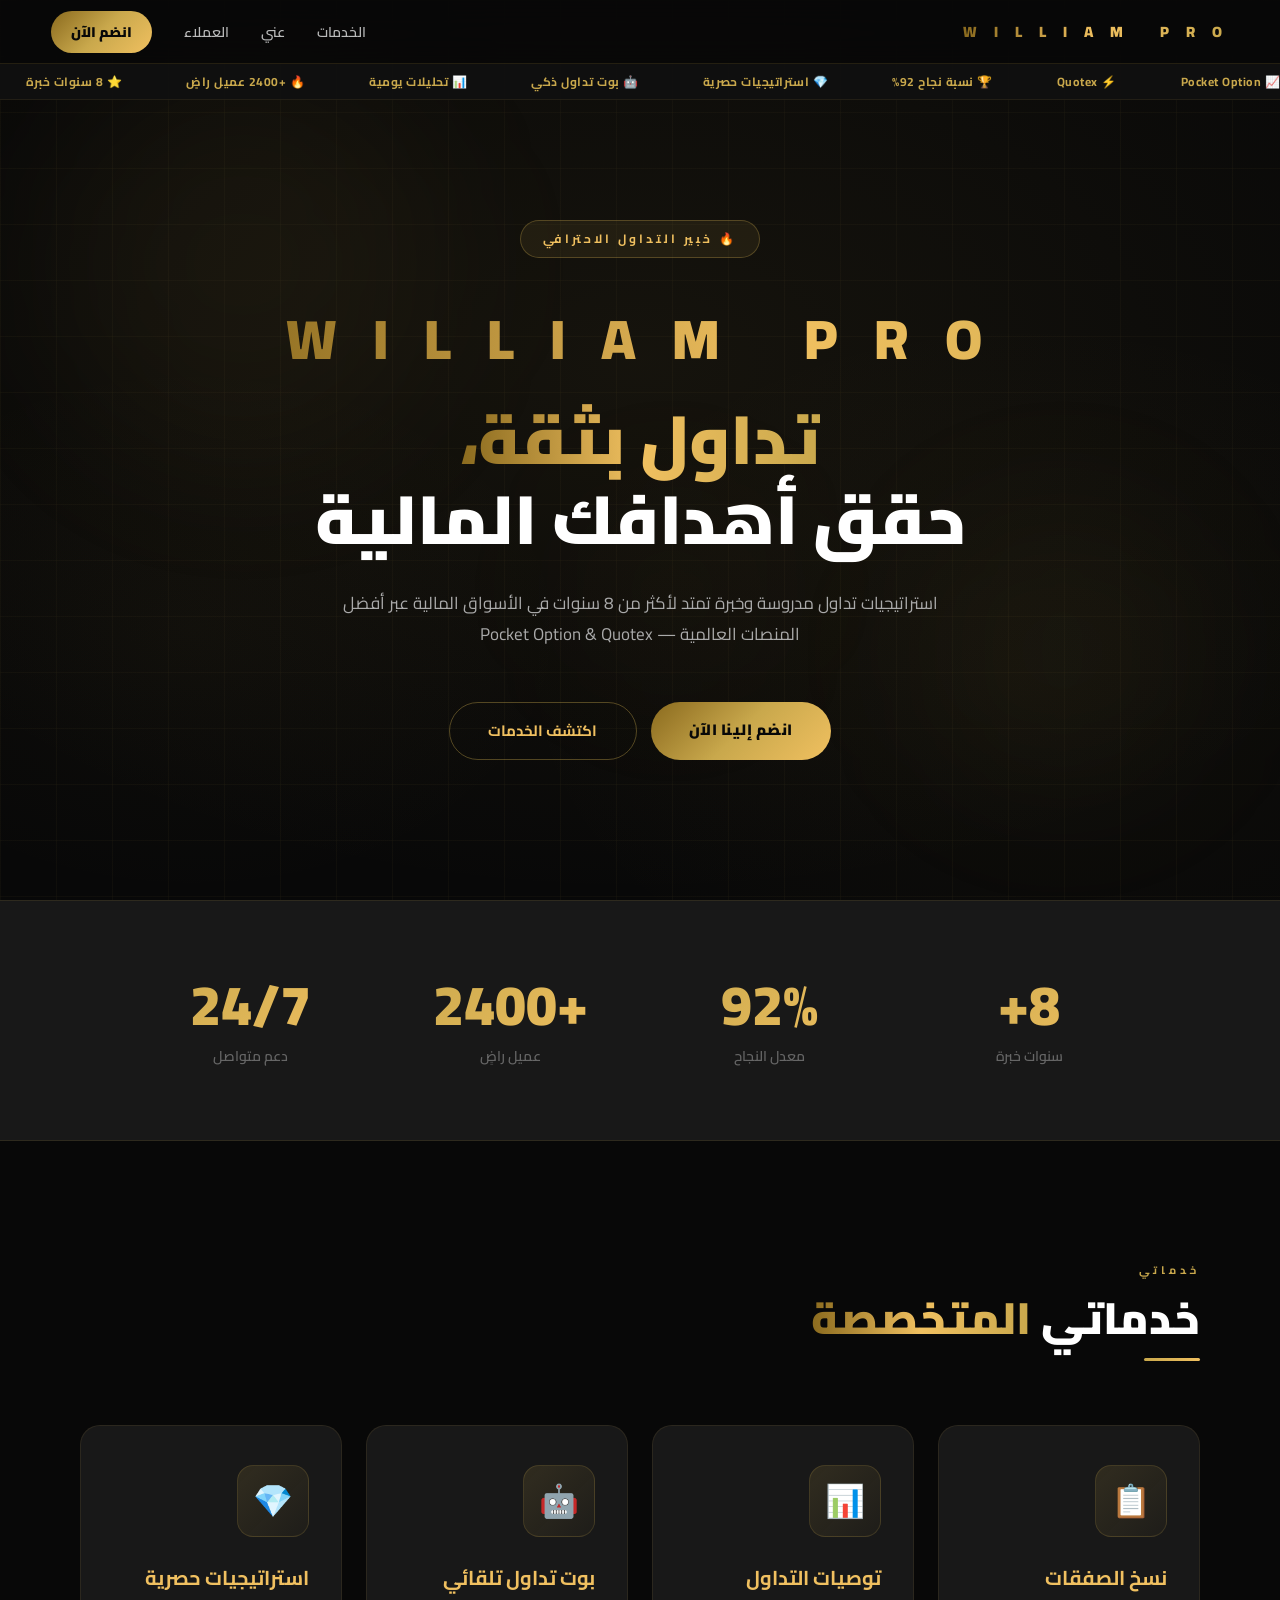
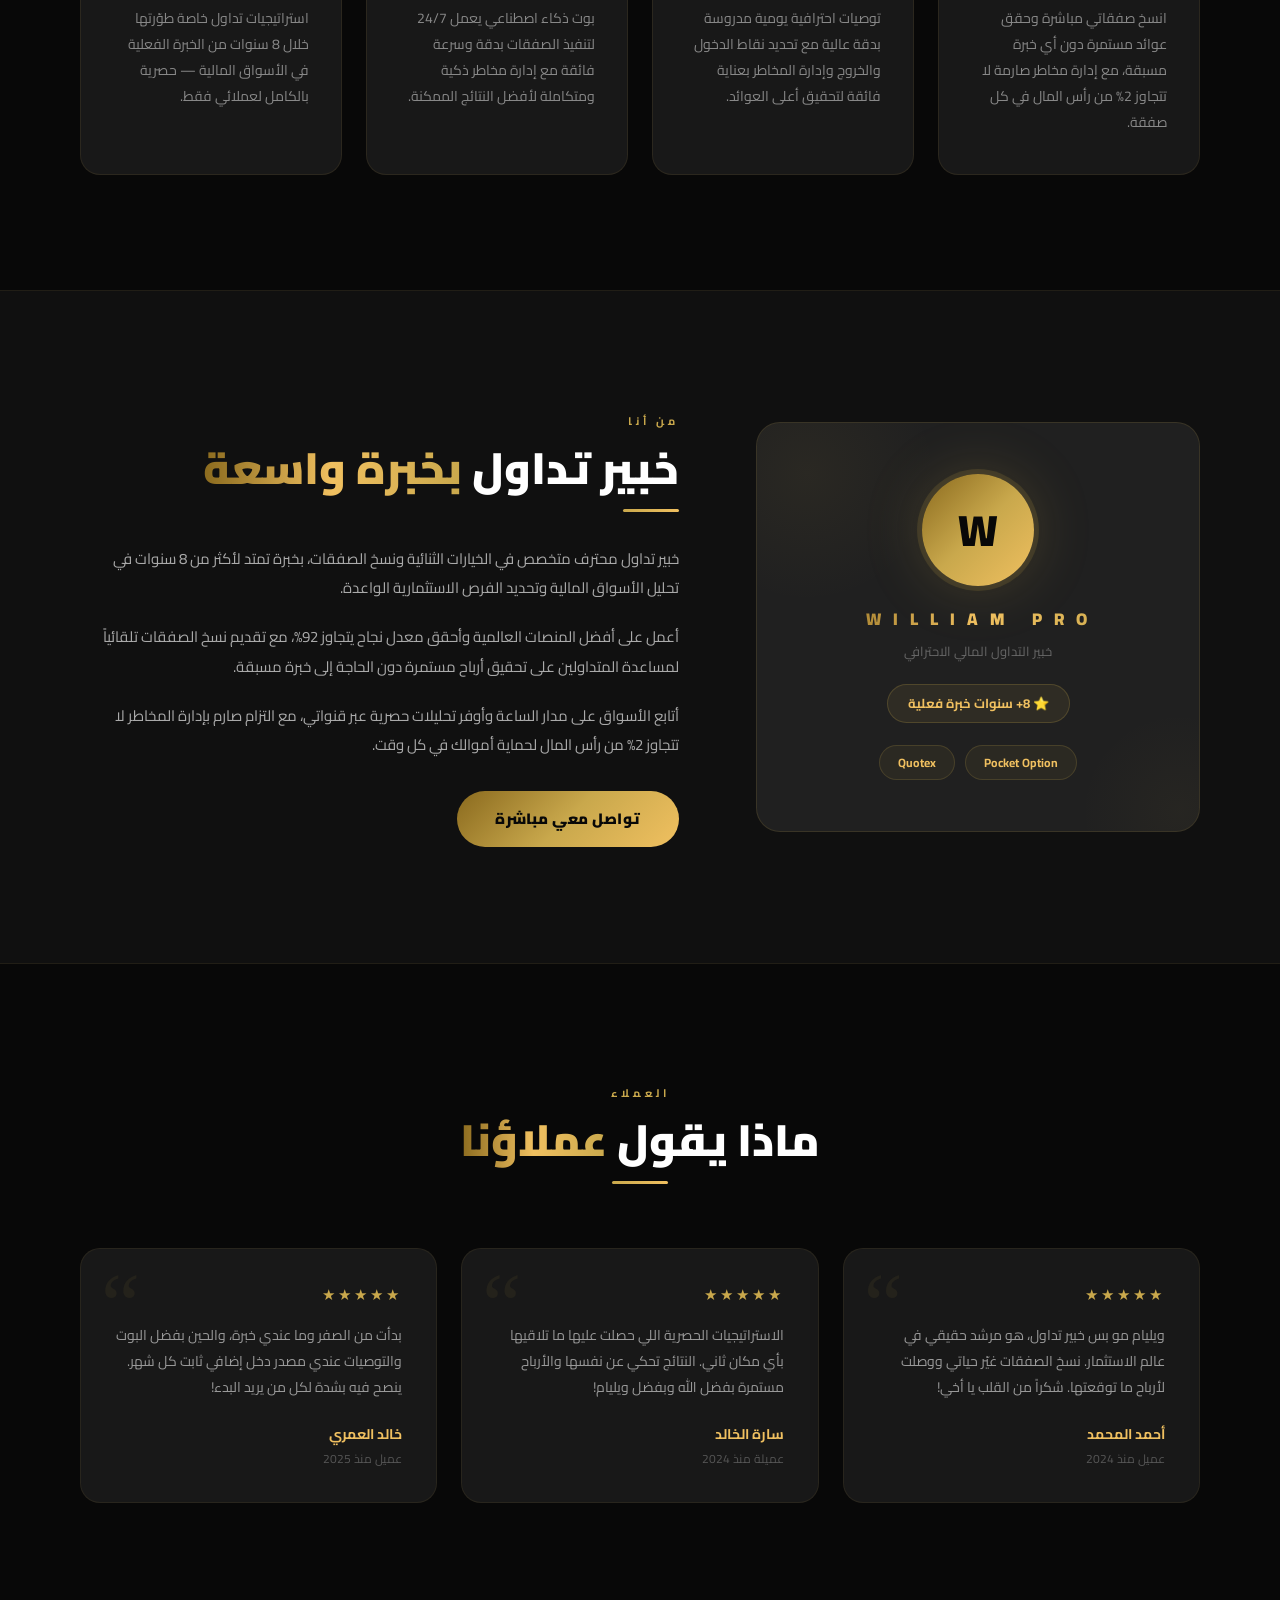
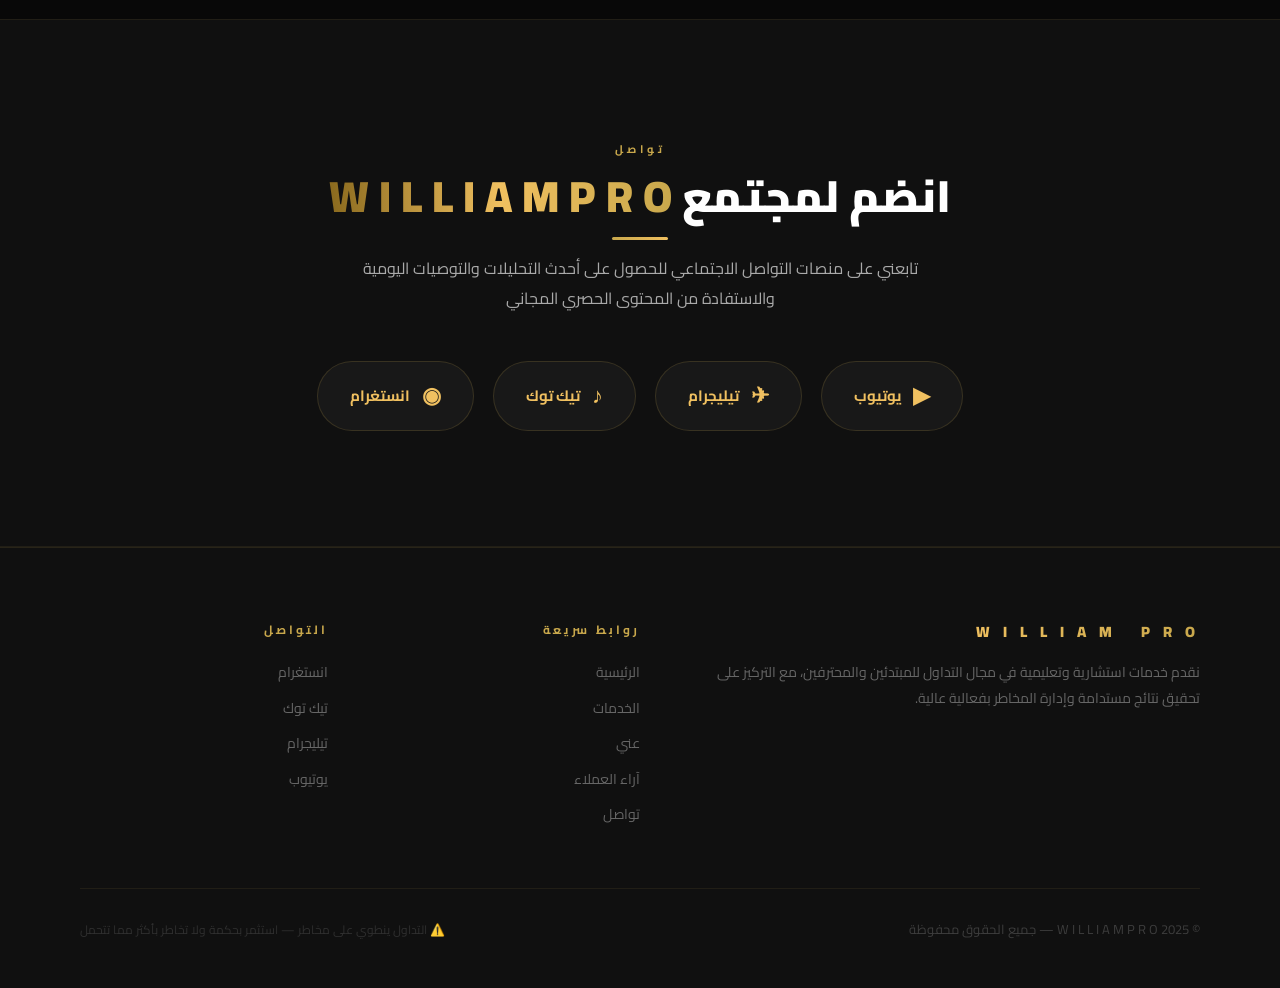
==== commit e4ec5ec5: "Rename william-pro (1).html to index.html" ====
--- a/index.html
+++ b/index.html
@@ -3,227 +3,864 @@
 <head>
 <meta charset="UTF-8">
 <meta name="viewport" content="width=device-width, initial-scale=1.0">
-<title>WILLIAM PRO | فريق وليام للتداول الاحترافي</title>
-<link rel="preconnect" href="https://fonts.googleapis.com">
-<link rel="preconnect" href="https://fonts.gstatic.com" crossorigin>
-<link href="https://fonts.googleapis.com/css2?family=Archivo+Black&family=Oswald:wght@400;500;600;700&family=Cairo:wght@400;500;600;700;800;900&family=Inter:wght@400;500;600&display=swap" rel="stylesheet">
-<link rel="stylesheet" href="style.css">
+<title>W I L L I A M  P R O — خبير التداول الاحترافي</title>
+<link href="https://fonts.googleapis.com/css2?family=Cairo:wght@300;400;600;700;900&display=swap" rel="stylesheet">
+<style>
+*,*::before,*::after{margin:0;padding:0;box-sizing:border-box;}
+:root{
+  --gold:#c9a84c;
+  --gold-l:#f0c060;
+  --gold-d:#8a6a1e;
+  --black:#080808;
+  --d1:#101010;
+  --d2:#181818;
+  --d3:#202020;
+  --d4:#282828;
+  --white:#ffffff;
+  --gray:#aaaaaa;
+  --gray2:#666666;
+  --nav-h:64px;
+  --tick-h:36px;
+}
+html{scroll-behavior:smooth;font-size:16px;}
+body{
+  font-family:'Cairo',sans-serif;
+  background:var(--black);
+  color:var(--white);
+  direction:rtl;
+  overflow-x:hidden;
+  line-height:1.6;
+}
+
+/* ─── SCROLLBAR ─── */
+::-webkit-scrollbar{width:4px;}
+::-webkit-scrollbar-track{background:var(--d1);}
+::-webkit-scrollbar-thumb{background:var(--gold-d);border-radius:4px;}
+
+/* ─── UTILITIES ─── */
+.gold-text{
+  background:linear-gradient(90deg,var(--gold-d),var(--gold-l),var(--gold));
+  -webkit-background-clip:text;-webkit-text-fill-color:transparent;
+  background-clip:text;
+}
+.reveal{opacity:0;transform:translateY(32px);transition:opacity .7s ease,transform .7s ease;}
+.reveal.up{transform:translateY(32px);}
+.reveal.left{transform:translateX(-32px);}
+.reveal.right{transform:translateX(32px);}
+.reveal.visible{opacity:1;transform:translate(0,0);}
+
+/* ─── NAV ─── */
+nav{
+  position:fixed;top:0;left:0;right:0;
+  height:var(--nav-h);z-index:900;
+  background:rgba(8,8,8,.92);
+  border-bottom:1px solid rgba(201,168,76,.15);
+  backdrop-filter:blur(16px);
+  display:flex;align-items:center;justify-content:space-between;
+  padding:0 clamp(16px,4vw,60px);
+  transition:background .3s;
+}
+nav.solid{background:rgba(8,8,8,.99);}
+.nav-logo{
+  font-size:clamp(11px,1.4vw,15px);
+  font-weight:900;letter-spacing:clamp(3px,1vw,7px);
+  text-decoration:none;white-space:nowrap;
+}
+.nav-links{
+  display:flex;align-items:center;gap:clamp(16px,2.5vw,36px);
+  list-style:none;
+}
+.nav-links a{
+  color:#bbbbbb;text-decoration:none;
+  font-size:clamp(12px,1.1vw,14px);font-weight:600;
+  transition:color .25s;white-space:nowrap;
+}
+.nav-links a:hover{color:var(--gold-l);}
+.nav-btn{
+  background:linear-gradient(135deg,var(--gold-d),var(--gold),var(--gold-l));
+  color:#080808!important;font-weight:900!important;
+  padding:8px 20px;border-radius:100px;
+  transition:box-shadow .3s,transform .3s!important;
+}
+.nav-btn:hover{
+  box-shadow:0 8px 28px rgba(201,168,76,.4)!important;
+  transform:translateY(-2px)!important;
+}
+.burger{
+  display:none;flex-direction:column;gap:5px;
+  cursor:pointer;padding:6px;
+}
+.burger span{
+  display:block;width:22px;height:2px;
+  background:var(--gold);border-radius:2px;
+  transition:all .3s;
+}
+.burger.open span:nth-child(1){transform:translateY(7px) rotate(45deg);}
+.burger.open span:nth-child(2){opacity:0;}
+.burger.open span:nth-child(3){transform:translateY(-7px) rotate(-45deg);}
+
+/* ─── MOBILE MENU ─── */
+.mob-menu{
+  display:none;position:fixed;
+  top:var(--nav-h);left:0;right:0;
+  background:rgba(8,8,8,.98);
+  border-bottom:1px solid rgba(201,168,76,.15);
+  backdrop-filter:blur(16px);
+  padding:20px clamp(16px,4vw,60px) 28px;
+  flex-direction:column;gap:4px;
+  z-index:899;
+}
+.mob-menu.open{display:flex;}
+.mob-menu a{
+  color:#cccccc;text-decoration:none;
+  font-size:16px;font-weight:600;
+  padding:12px 0;
+  border-bottom:1px solid rgba(201,168,76,.08);
+  transition:color .25s;
+}
+.mob-menu a:hover{color:var(--gold-l);}
+.mob-menu a:last-child{border-bottom:none;}
+
+/* ─── TICKER ─── */
+.ticker{
+  position:fixed;
+  top:var(--nav-h);left:0;right:0;
+  height:var(--tick-h);z-index:898;
+  background:rgba(16,16,16,.95);
+  border-bottom:1px solid rgba(201,168,76,.1);
+  overflow:hidden;display:flex;align-items:center;
+}
+.ticker-track{
+  display:flex;gap:64px;
+  animation:tick 28s linear infinite;
+  width:max-content;
+  white-space:nowrap;
+}
+.ticker-track:hover{animation-play-state:paused;}
+.tick-i{
+  font-size:12px;color:var(--gold);
+  font-weight:700;letter-spacing:.5px;
+}
+@keyframes tick{from{transform:translateX(0);}to{transform:translateX(-50%);}}
+
+/* ─── HERO ─── */
+.hero{
+  min-height:100vh;
+  display:flex;flex-direction:column;
+  align-items:center;justify-content:center;
+  text-align:center;
+  padding:calc(var(--nav-h) + var(--tick-h) + 60px) clamp(16px,5vw,80px) 80px;
+  position:relative;overflow:hidden;
+}
+.hero-bg{
+  position:absolute;inset:0;pointer-events:none;
+  background:
+    radial-gradient(ellipse 70% 60% at 50% 40%,rgba(201,168,76,.07) 0%,transparent 100%),
+    radial-gradient(ellipse 40% 40% at 80% 75%,rgba(201,168,76,.04) 0%,transparent 100%),
+    radial-gradient(ellipse 30% 30% at 15% 70%,rgba(201,168,76,.03) 0%,transparent 100%);
+}
+.hero-grid{
+  position:absolute;inset:0;pointer-events:none;
+  background-image:
+    linear-gradient(rgba(201,168,76,.04) 1px,transparent 1px),
+    linear-gradient(90deg,rgba(201,168,76,.04) 1px,transparent 1px);
+  background-size:56px 56px;
+  animation:gridScroll 30s linear infinite;
+}
+@keyframes gridScroll{0%{background-position:0 0;}100%{background-position:56px 56px;}}
+.orb{
+  position:absolute;border-radius:50%;
+  filter:blur(80px);pointer-events:none;
+  animation:orb 10s ease-in-out infinite;
+}
+.orb1{width:clamp(200px,30vw,420px);height:clamp(200px,30vw,420px);
+  background:rgba(201,168,76,.055);top:8%;left:4%;animation-delay:0s;}
+.orb2{width:clamp(150px,22vw,300px);height:clamp(150px,22vw,300px);
+  background:rgba(201,168,76,.04);bottom:12%;right:6%;animation-delay:5s;}
+.orb3{width:clamp(100px,15vw,200px);height:clamp(100px,15vw,200px);
+  background:rgba(201,168,76,.03);top:55%;left:45%;animation-delay:3s;}
+@keyframes orb{0%,100%{transform:translateY(0) scale(1);}50%{transform:translateY(-30px) scale(1.06);}}
+
+.hero-content{position:relative;z-index:2;max-width:860px;width:100%;}
+.hero-eyebrow{
+  display:inline-flex;align-items:center;gap:8px;
+  background:rgba(201,168,76,.09);
+  border:1px solid rgba(201,168,76,.3);
+  color:var(--gold-l);
+  font-size:clamp(10px,1.1vw,12px);font-weight:700;
+  letter-spacing:3px;text-transform:uppercase;
+  padding:8px 22px;border-radius:100px;
+  margin-bottom:clamp(20px,3vw,36px);
+  animation:fadeDown .9s ease both;
+}
+@keyframes fadeDown{from{opacity:0;transform:translateY(-20px);}to{opacity:1;transform:translateY(0);}}
+@keyframes fadeUp{from{opacity:0;transform:translateY(28px);}to{opacity:1;transform:translateY(0);}}
+
+.hero-name{
+  display:block;
+  font-size:clamp(22px,4.5vw,56px);
+  font-weight:900;
+  letter-spacing:clamp(6px,2vw,12px);
+  background:linear-gradient(90deg,var(--gold-d),var(--gold-l),var(--gold),var(--gold-l));
+  background-size:200% auto;
+  -webkit-background-clip:text;-webkit-text-fill-color:transparent;background-clip:text;
+  margin-bottom:clamp(10px,1.5vw,16px);
+  animation:fadeUp .9s ease .15s both,shimmer 5s ease 1.5s infinite;
+}
+@keyframes shimmer{0%,100%{background-position:0% center;}50%{background-position:100% center;}}
+
+.hero-title{
+  font-size:clamp(28px,5.5vw,68px);
+  font-weight:900;line-height:1.18;
+  margin-bottom:clamp(16px,2.5vw,28px);
+  animation:fadeUp .9s ease .3s both;
+}
+.hero-sub{
+  font-size:clamp(14px,1.5vw,17px);
+  color:var(--gray);line-height:1.85;
+  margin-bottom:clamp(32px,4vw,52px);
+  animation:fadeUp .9s ease .45s both;
+  max-width:640px;margin-left:auto;margin-right:auto;
+}
+.hero-btns{
+  display:flex;flex-wrap:wrap;gap:14px;
+  justify-content:center;
+  animation:fadeUp .9s ease .6s both;
+}
+.btn-primary{
+  background:linear-gradient(135deg,var(--gold-d),var(--gold),var(--gold-l));
+  color:#080808;font-family:'Cairo',sans-serif;
+  font-size:clamp(13px,1.3vw,15px);font-weight:900;
+  padding:clamp(12px,1.5vw,16px) clamp(24px,3vw,44px);
+  border-radius:100px;border:none;cursor:pointer;
+  text-decoration:none;display:inline-block;
+  transition:transform .3s,box-shadow .3s;
+  letter-spacing:.5px;
+}
+.btn-primary:hover{transform:translateY(-4px);box-shadow:0 16px 48px rgba(201,168,76,.45);}
+.btn-secondary{
+  background:transparent;color:var(--gold-l);
+  font-family:'Cairo',sans-serif;
+  font-size:clamp(13px,1.3vw,15px);font-weight:700;
+  padding:clamp(12px,1.5vw,16px) clamp(24px,3vw,44px);
+  border-radius:100px;border:1px solid rgba(201,168,76,.38);
+  cursor:pointer;text-decoration:none;display:inline-block;
+  transition:all .3s;
+}
+.btn-secondary:hover{background:rgba(201,168,76,.1);border-color:var(--gold);transform:translateY(-4px);}
+
+/* ─── STATS ─── */
+.stats{
+  background:var(--d2);
+  border-top:1px solid rgba(201,168,76,.12);
+  border-bottom:1px solid rgba(201,168,76,.12);
+  padding:clamp(44px,6vw,72px) clamp(16px,5vw,60px);
+}
+.stats-grid{
+  display:grid;
+  grid-template-columns:repeat(4,1fr);
+  gap:clamp(16px,3vw,40px);
+  max-width:1000px;margin:0 auto;
+  text-align:center;
+}
+.stat-val{
+  display:block;
+  font-size:clamp(36px,5vw,56px);
+  font-weight:900;line-height:1.15;
+  background:linear-gradient(135deg,var(--gold),var(--gold-l));
+  -webkit-background-clip:text;-webkit-text-fill-color:transparent;background-clip:text;
+}
+.stat-lbl{
+  font-size:clamp(12px,1.2vw,14px);
+  color:var(--gray2);margin-top:8px;font-weight:600;
+}
+.stat-sep{
+  display:none;
+  width:100%;height:1px;
+  background:rgba(201,168,76,.1);
+  grid-column:1/-1;
+}
+
+/* ─── SECTION BASE ─── */
+.sec{padding:clamp(70px,9vw,120px) clamp(16px,5vw,60px);}
+.sec-inner{max-width:1120px;margin:0 auto;}
+.sec-head{margin-bottom:clamp(40px,5vw,64px);}
+.sec-tag{
+  display:inline-block;
+  color:var(--gold);font-size:11px;font-weight:700;
+  letter-spacing:4px;text-transform:uppercase;
+  margin-bottom:12px;
+}
+.sec-title{
+  font-size:clamp(26px,3.8vw,44px);
+  font-weight:900;line-height:1.2;margin-bottom:14px;
+}
+.sec-line{
+  width:56px;height:3px;
+  background:linear-gradient(90deg,var(--gold),var(--gold-l));
+  border-radius:3px;
+}
+.sec-line.center{margin:0 auto;}
+.sec-desc{
+  font-size:clamp(14px,1.3vw,16px);
+  color:var(--gray);line-height:1.85;
+  max-width:600px;margin-top:14px;
+}
+.sec-desc.center{margin-left:auto;margin-right:auto;text-align:center;}
+
+/* ─── SERVICES ─── */
+.services-grid{
+  display:grid;
+  grid-template-columns:repeat(auto-fit,minmax(240px,1fr));
+  gap:clamp(16px,2vw,24px);
+}
+.svc-card{
+  background:var(--d2);
+  border:1px solid rgba(201,168,76,.1);
+  border-radius:20px;
+  padding:clamp(28px,3vw,44px) clamp(22px,2.5vw,34px);
+  position:relative;overflow:hidden;
+  transition:transform .4s cubic-bezier(.165,.84,.44,1),border-color .4s,box-shadow .4s;
+  cursor:default;
+}
+.svc-card::before{
+  content:'';position:absolute;top:0;left:0;right:0;
+  height:2px;
+  background:linear-gradient(90deg,var(--gold-d),var(--gold-l));
+  transform:scaleX(0);transform-origin:right;
+  transition:transform .45s cubic-bezier(.165,.84,.44,1);
+}
+.svc-card::after{
+  content:'';position:absolute;inset:0;
+  background:radial-gradient(ellipse at 50% 0%,rgba(201,168,76,.06) 0%,transparent 65%);
+  opacity:0;transition:opacity .4s;
+}
+.svc-card:hover{
+  transform:translateY(-10px);
+  border-color:rgba(201,168,76,.32);
+  box-shadow:0 28px 60px rgba(201,168,76,.1);
+}
+.svc-card:hover::before{transform:scaleX(1);transform-origin:left;}
+.svc-card:hover::after{opacity:1;}
+.svc-icon{
+  width:clamp(56px,6vw,72px);height:clamp(56px,6vw,72px);
+  border-radius:16px;
+  background:linear-gradient(135deg,rgba(201,168,76,.14),rgba(201,168,76,.04));
+  border:1px solid rgba(201,168,76,.18);
+  display:flex;align-items:center;justify-content:center;
+  font-size:clamp(24px,3vw,32px);
+  margin-bottom:clamp(18px,2vw,26px);
+  position:relative;z-index:1;
+  transition:all .4s;
+}
+.svc-card:hover .svc-icon{
+  background:linear-gradient(135deg,rgba(201,168,76,.24),rgba(201,168,76,.1));
+  box-shadow:0 8px 24px rgba(201,168,76,.2);
+}
+.svc-title{
+  font-size:clamp(16px,1.6vw,20px);font-weight:700;
+  color:var(--gold-l);margin-bottom:12px;
+  position:relative;z-index:1;
+}
+.svc-desc{
+  font-size:clamp(13px,1.1vw,14px);color:#888888;
+  line-height:1.85;position:relative;z-index:1;
+}
+
+/* ─── ABOUT ─── */
+.about-bg{
+  background:var(--d1);
+  border-top:1px solid rgba(201,168,76,.09);
+  border-bottom:1px solid rgba(201,168,76,.09);
+}
+.about-layout{
+  display:grid;
+  grid-template-columns:1fr 1.35fr;
+  gap:clamp(40px,6vw,88px);
+  align-items:center;
+}
+.about-card{
+  background:var(--d3);
+  border:1px solid rgba(201,168,76,.14);
+  border-radius:24px;
+  padding:clamp(36px,4vw,56px) clamp(28px,3vw,44px);
+  text-align:center;position:relative;overflow:hidden;
+}
+.about-card::before{
+  content:'';position:absolute;
+  top:-80px;left:-80px;
+  width:260px;height:260px;
+  background:radial-gradient(circle,rgba(201,168,76,.06) 0%,transparent 70%);
+  animation:pulse 5s ease-in-out infinite;
+}
+.about-card::after{
+  content:'';position:absolute;
+  bottom:-80px;right:-80px;
+  width:200px;height:200px;
+  background:radial-gradient(circle,rgba(201,168,76,.04) 0%,transparent 70%);
+  animation:pulse 5s ease-in-out 2.5s infinite;
+}
+@keyframes pulse{0%,100%{transform:scale(1);opacity:.6;}50%{transform:scale(1.2);opacity:1;}}
+.about-avatar{
+  width:clamp(88px,10vw,112px);height:clamp(88px,10vw,112px);
+  border-radius:50%;
+  background:linear-gradient(135deg,var(--gold-d),var(--gold),var(--gold-l));
+  display:flex;align-items:center;justify-content:center;
+  margin:0 auto 20px;
+  font-size:clamp(34px,4vw,44px);font-weight:900;color:#080808;
+  position:relative;z-index:1;
+  box-shadow:0 0 0 5px rgba(201,168,76,.14),0 0 60px rgba(201,168,76,.22);
+}
+.about-bname{
+  font-size:clamp(13px,1.5vw,17px);font-weight:900;
+  letter-spacing:4px;margin-bottom:8px;
+  position:relative;z-index:1;
+}
+.about-role{font-size:13px;color:var(--gray2);position:relative;z-index:1;}
+.about-badge{
+  display:inline-flex;align-items:center;gap:8px;
+  background:rgba(201,168,76,.09);
+  border:1px solid rgba(201,168,76,.22);
+  border-radius:100px;padding:8px 20px;
+  margin-top:22px;
+  font-size:13px;color:var(--gold-l);font-weight:700;
+  position:relative;z-index:1;
+}
+.plat-row{
+  display:flex;gap:10px;flex-wrap:wrap;
+  justify-content:center;margin-top:22px;
+  position:relative;z-index:1;
+}
+.plat-pill{
+  background:rgba(201,168,76,.07);
+  border:1px solid rgba(201,168,76,.18);
+  color:var(--gold-l);font-size:12px;font-weight:700;
+  padding:7px 18px;border-radius:100px;
+}
+.about-text p{
+  font-size:clamp(14px,1.3vw,15px);color:#aaaaaa;
+  line-height:1.95;margin-bottom:20px;
+}
+.about-text p:last-of-type{margin-bottom:32px;}
+
+/* ─── TESTIMONIALS ─── */
+.testi-grid{
+  display:grid;
+  grid-template-columns:repeat(auto-fit,minmax(260px,1fr));
+  gap:clamp(16px,2vw,24px);
+}
+.testi-card{
+  background:var(--d2);
+  border:1px solid rgba(201,168,76,.09);
+  border-radius:20px;padding:clamp(24px,3vw,34px);
+  position:relative;overflow:hidden;
+  transition:transform .35s,border-color .35s,box-shadow .35s;
+}
+.testi-card::before{
+  content:'\201C';
+  position:absolute;top:12px;left:20px;
+  font-size:88px;color:rgba(201,168,76,.07);
+  font-family:Georgia,serif;line-height:1;
+}
+.testi-card:hover{
+  transform:translateY(-6px);
+  border-color:rgba(201,168,76,.28);
+  box-shadow:0 20px 50px rgba(201,168,76,.09);
+}
+.testi-stars{color:var(--gold);font-size:15px;letter-spacing:3px;margin-bottom:16px;}
+.testi-text{
+  font-size:clamp(13px,1.2vw,14px);color:#999999;
+  line-height:1.85;margin-bottom:22px;
+  position:relative;z-index:1;
+}
+.testi-name{font-size:14px;font-weight:700;color:var(--gold-l);}
+.testi-date{font-size:12px;color:#555555;margin-top:4px;}
+
+/* ─── CONTACT ─── */
+.contact-desc{
+  font-size:clamp(14px,1.4vw,16px);
+  color:var(--gray);line-height:1.85;
+  max-width:560px;margin:14px auto 48px;
+  text-align:center;
+}
+.social-grid{
+  display:flex;flex-wrap:wrap;gap:clamp(12px,1.5vw,20px);
+  justify-content:center;
+}
+.soc-btn{
+  display:flex;align-items:center;gap:12px;
+  background:var(--d2);
+  border:1px solid rgba(201,168,76,.18);
+  border-radius:100px;
+  padding:clamp(12px,1.5vw,16px) clamp(20px,2.5vw,34px);
+  color:var(--gold-l);font-family:'Cairo',sans-serif;
+  font-size:clamp(13px,1.3vw,15px);font-weight:700;
+  text-decoration:none;
+  transition:all .35s cubic-bezier(.165,.84,.44,1);
+}
+.soc-btn:hover{
+  background:rgba(201,168,76,.09);border-color:var(--gold);
+  transform:translateY(-6px);
+  box-shadow:0 16px 40px rgba(201,168,76,.17);
+}
+.soc-ico{font-size:clamp(18px,2vw,22px);}
+
+/* ─── FOOTER ─── */
+footer{
+  background:var(--d1);
+  border-top:1px solid rgba(201,168,76,.13);
+  padding:clamp(48px,6vw,72px) clamp(16px,5vw,60px) clamp(28px,4vw,48px);
+}
+.footer-inner{
+  max-width:1120px;margin:0 auto;
+  display:grid;
+  grid-template-columns:2fr 1fr 1fr;
+  gap:clamp(32px,5vw,72px);
+  margin-bottom:clamp(32px,4vw,52px);
+}
+.f-logo{
+  font-size:clamp(12px,1.4vw,15px);font-weight:900;
+  letter-spacing:5px;margin-bottom:16px;
+  display:block;
+}
+.f-desc{font-size:clamp(13px,1.2vw,14px);color:var(--gray2);line-height:1.85;}
+.f-head{
+  font-size:12px;font-weight:700;
+  color:var(--gold);letter-spacing:3px;text-transform:uppercase;
+  margin-bottom:20px;
+}
+.f-links{list-style:none;}
+.f-links li{margin-bottom:10px;}
+.f-links a{
+  color:var(--gray2);text-decoration:none;
+  font-size:clamp(13px,1.2vw,14px);
+  transition:color .25s;
+}
+.f-links a:hover{color:var(--gold-l);}
+.footer-bottom{
+  max-width:1120px;margin:0 auto;
+  border-top:1px solid rgba(201,168,76,.09);
+  padding-top:clamp(20px,3vw,30px);
+  display:flex;flex-wrap:wrap;
+  justify-content:space-between;align-items:center;gap:12px;
+}
+.f-copy{font-size:clamp(11px,1.1vw,13px);color:#3d3d3d;}
+.f-disc{font-size:clamp(10px,1vw,12px);color:#2f2f2f;}
+
+/* ─── RESPONSIVE ─── */
+@media(max-width:900px){
+  .stats-grid{grid-template-columns:repeat(2,1fr);}
+  .stat-sep{display:block;}
+  .about-layout{grid-template-columns:1fr;}
+  .footer-inner{grid-template-columns:1fr 1fr;}
+}
+@media(max-width:680px){
+  .nav-links{display:none;}
+  .burger{display:flex;}
+  .footer-inner{grid-template-columns:1fr;}
+  .footer-bottom{flex-direction:column;text-align:center;}
+}
+@media(max-width:420px){
+  .stats-grid{grid-template-columns:repeat(2,1fr);}
+  .hero-btns{flex-direction:column;align-items:center;}
+  .btn-primary,.btn-secondary{width:100%;max-width:280px;text-align:center;}
+  .social-grid{flex-direction:column;align-items:center;}
+  .soc-btn{width:100%;max-width:300px;justify-content:center;}
+}
+</style>
 </head>
 <body>
 
-<!-- ===== NAVBAR ===== -->
-<header class="navbar" id="navbar">
-  <div class="nav-inner">
-    <a href="#hero" class="brand">
-      <span class="brand-mark">W</span>
-      <span class="brand-text">WILLIAM <em>PRO</em></span>
-    </a>
-    <nav class="nav-links">
-      <a href="#contact">التواصل</a>
-      <a href="#testimonials">آراء العملاء</a>
-      <a href="#about">من هو وليام؟</a>
-      <a href="#services">الخدمات</a>
-      <a href="#hero" class="active">الرئيسية</a>
-    </nav>
-    <button class="nav-toggle" id="navToggle" aria-label="فتح القائمة">
-      <span></span><span></span><span></span>
-    </button>
+<!-- NAV -->
+<nav id="nav">
+  <a class="nav-logo gold-text" href="#">W I L L I A M &nbsp; P R O</a>
+  <ul class="nav-links">
+    <li><a href="#services">الخدمات</a></li>
+    <li><a href="#about">عني</a></li>
+    <li><a href="#testimonials">العملاء</a></li>
+    <li><a href="#contact" class="nav-btn">انضم الآن</a></li>
+  </ul>
+  <div class="burger" id="burger" onclick="toggleMenu()" aria-label="القائمة">
+    <span></span><span></span><span></span>
   </div>
-</header>
-
-<!-- ===== HERO ===== -->
-<section class="hero" id="hero">
-  <div class="hero-banner-wrap">
-    <img src="assets/hero-banner.jpg" alt="William Pro — تداول الخيارات الثنائية" class="hero-banner-img">
+</nav>
+
+<div class="mob-menu" id="mobMenu">
+  <a href="#services" onclick="closeMenu()">الخدمات</a>
+  <a href="#about" onclick="closeMenu()">عني</a>
+  <a href="#testimonials" onclick="closeMenu()">آراء العملاء</a>
+  <a href="#contact" onclick="closeMenu()">تواصل معي</a>
+</div>
+
+<!-- TICKER -->
+<div class="ticker">
+  <div class="ticker-track">
+    <span class="tick-i">📈 Pocket Option</span>
+    <span class="tick-i">⚡ Quotex</span>
+    <span class="tick-i">🏆 نسبة نجاح 92%</span>
+    <span class="tick-i">💎 استراتيجيات حصرية</span>
+    <span class="tick-i">🤖 بوت تداول ذكي</span>
+    <span class="tick-i">📊 تحليلات يومية</span>
+    <span class="tick-i">🔥 +2400 عميل راضٍ</span>
+    <span class="tick-i">⭐ 8 سنوات خبرة</span>
+    <span class="tick-i">📈 Pocket Option</span>
+    <span class="tick-i">⚡ Quotex</span>
+    <span class="tick-i">🏆 نسبة نجاح 92%</span>
+    <span class="tick-i">💎 استراتيجيات حصرية</span>
+    <span class="tick-i">🤖 بوت تداول ذكي</span>
+    <span class="tick-i">📊 تحليلات يومية</span>
+    <span class="tick-i">🔥 +2400 عميل راضٍ</span>
+    <span class="tick-i">⭐ 8 سنوات خبرة</span>
   </div>
-  <div class="hero-glow"></div>
-  <div class="hero-inner">
-    <p class="eyebrow"><span class="eyebrow-dot"></span> منصات موثوقة Pocket Option · Quotex</p>
-    <h1>فريق <span class="gold">وليام</span> للتداول الاحترافي</h1>
-    <p class="hero-desc">استراتيجيات خاصة وخبرة مدروسة في تداول الخيارات الثنائية، نحوّل التحليل الدقيق إلى نتائج واقعية تخدم أهدافك المالية.</p>
-    <div class="hero-actions">
-      <a href="#contact" class="btn btn-gold">انضم إلينا الآن</a>
-      <a href="#services" class="btn btn-outline">استكشف الخدمات</a>
-    </div>
-  </div>
-  <div class="scroll-cue">
-    <span>مرر للأسفل</span>
-    <svg width="14" height="20" viewBox="0 0 14 20" fill="none"><path d="M7 1v17M1 12l6 6 6-6" stroke="currentColor" stroke-width="1.5" stroke-linecap="round" stroke-linejoin="round"/></svg>
+</div>
+
+<!-- HERO -->
+<section class="hero" id="home">
+  <div class="hero-bg"></div>
+  <div class="hero-grid"></div>
+  <div class="orb orb1"></div>
+  <div class="orb orb2"></div>
+  <div class="orb orb3"></div>
+  <div class="hero-content">
+    <div class="hero-eyebrow">🔥 خبير التداول الاحترافي</div>
+    <span class="hero-name">W I L L I A M &nbsp; P R O</span>
+    <h1 class="hero-title">
+      <span class="gold-text">تداول بثقة،</span><br>حقق أهدافك المالية
+    </h1>
+    <p class="hero-sub">
+      استراتيجيات تداول مدروسة وخبرة تمتد لأكثر من 8 سنوات في الأسواق المالية عبر أفضل المنصات العالمية — Pocket Option &amp; Quotex
+    </p>
+    <div class="hero-btns">
+      <a href="#contact" class="btn-primary">انضم إلينا الآن</a>
+      <a href="#services" class="btn-secondary">اكتشف الخدمات</a>
+    </div>
   </div>
 </section>
 
-<!-- ===== STATS ===== -->
-<section class="stats">
-  <div class="stats-inner">
-    <div class="stat">
-      <span class="stat-num">24/7</span>
-      <span class="stat-label">دعم متواصل</span>
-    </div>
-    <div class="stat">
-      <span class="stat-num">91%</span>
-      <span class="stat-label">معدل النجاح</span>
-    </div>
-    <div class="stat">
-      <span class="stat-num">+2300</span>
-      <span class="stat-label">عميل راضٍ</span>
-    </div>
-    <div class="stat">
-      <span class="stat-num">8+</span>
-      <span class="stat-label">سنوات من الخبرة</span>
+<!-- STATS -->
+<div class="stats">
+  <div class="stats-grid">
+    <div class="stat-item reveal">
+      <span class="stat-val">8+</span>
+      <div class="stat-lbl">سنوات خبرة</div>
+    </div>
+    <div class="stat-item reveal">
+      <span class="stat-val">92%</span>
+      <div class="stat-lbl">معدل النجاح</div>
+    </div>
+    <div class="stat-item reveal">
+      <span class="stat-val">+2400</span>
+      <div class="stat-lbl">عميل راضٍ</div>
+    </div>
+    <div class="stat-item reveal">
+      <span class="stat-val">24/7</span>
+      <div class="stat-lbl">دعم متواصل</div>
+    </div>
+  </div>
+</div>
+
+<!-- SERVICES -->
+<section class="sec" id="services">
+  <div class="sec-inner">
+    <div class="sec-head reveal">
+      <div class="sec-tag">خدماتي</div>
+      <h2 class="sec-title">خدماتي <span class="gold-text">المتخصصة</span></h2>
+      <div class="sec-line"></div>
+    </div>
+    <div class="services-grid">
+      <div class="svc-card reveal">
+        <div class="svc-icon">📋</div>
+        <div class="svc-title">نسخ الصفقات</div>
+        <p class="svc-desc">انسخ صفقاتي مباشرة وحقق عوائد مستمرة دون أي خبرة مسبقة، مع إدارة مخاطر صارمة لا تتجاوز 2% من رأس المال في كل صفقة.</p>
+      </div>
+      <div class="svc-card reveal">
+        <div class="svc-icon">📊</div>
+        <div class="svc-title">توصيات التداول</div>
+        <p class="svc-desc">توصيات احترافية يومية مدروسة بدقة عالية مع تحديد نقاط الدخول والخروج وإدارة المخاطر بعناية فائقة لتحقيق أعلى العوائد.</p>
+      </div>
+      <div class="svc-card reveal">
+        <div class="svc-icon">🤖</div>
+        <div class="svc-title">بوت تداول تلقائي</div>
+        <p class="svc-desc">بوت ذكاء اصطناعي يعمل 24/7 لتنفيذ الصفقات بدقة وسرعة فائقة مع إدارة مخاطر ذكية ومتكاملة لأفضل النتائج الممكنة.</p>
+      </div>
+      <div class="svc-card reveal">
+        <div class="svc-icon">💎</div>
+        <div class="svc-title">استراتيجيات حصرية</div>
+        <p class="svc-desc">استراتيجيات تداول خاصة طوّرتها خلال 8 سنوات من الخبرة الفعلية في الأسواق المالية — حصرية بالكامل لعملائي فقط.</p>
+      </div>
     </div>
   </div>
 </section>
 
-<!-- ===== SERVICES ===== -->
-<section class="services" id="services">
-  <div class="section-head">
-    <span class="section-eyebrow">ماذا نقدّم</span>
-    <h2>خدماتنا المتخصصة</h2>
-    <span class="section-rule"></span>
-  </div>
-  <div class="services-grid">
-    <div class="service-card">
-      <div class="service-icon">
-        <svg width="28" height="28" viewBox="0 0 24 24" fill="none"><rect x="3" y="8" width="13" height="13" rx="2" stroke="currentColor" stroke-width="1.6"/><path d="M8 8V5a2 2 0 0 1 2-2h9a2 2 0 0 1 2 2v9a2 2 0 0 1-2 2h-3" stroke="currentColor" stroke-width="1.6"/></svg>
-      </div>
-      <h3>نسخ الصفقات</h3>
-      <p>نسخ الصفقات باحترافية عالية لتحقيق أفضل العوائد، مع التزام صارم بإدارة المخاطر المحكمة على كل حساب.</p>
-    </div>
-    <div class="service-card">
-      <div class="service-icon">
-        <svg width="28" height="28" viewBox="0 0 24 24" fill="none"><path d="M3 17l5-6 4 3 5-7 4 5" stroke="currentColor" stroke-width="1.6" stroke-linecap="round" stroke-linejoin="round"/><path d="M3 21h18" stroke="currentColor" stroke-width="1.6" stroke-linecap="round"/></svg>
-      </div>
-      <h3>توصيات</h3>
-      <p>توصيات تداول احترافية تمنحك فرص استثمارية مميزة، وتحقق أعلى العوائد مع إدارة مخاطر مدروسة بعناية.</p>
-    </div>
-    <div class="service-card">
-      <div class="service-icon">
-        <svg width="28" height="28" viewBox="0 0 24 24" fill="none"><rect x="4" y="9" width="16" height="11" rx="2" stroke="currentColor" stroke-width="1.6"/><circle cx="9" cy="14.5" r="1.3" fill="currentColor"/><circle cx="15" cy="14.5" r="1.3" fill="currentColor"/><path d="M12 9V5m0 0a1.5 1.5 0 1 0 0-3 1.5 1.5 0 0 0 0 3Z" stroke="currentColor" stroke-width="1.6"/></svg>
-      </div>
-      <h3>بوت تداول تلقائي</h3>
-      <p>بوت تداول تلقائي يعمل بالذكاء الاصطناعي لتنفيذ الصفقات بدقة وسرعة، وتحقيق أفضل النتائج بإدارة مخاطر ذكية.</p>
-    </div>
-    <div class="service-card">
-      <div class="service-icon">
-        <svg width="28" height="28" viewBox="0 0 24 24" fill="none"><path d="M12 2 3 7v6c0 5 4 8 9 9 5-1 9-4 9-9V7l-9-5Z" stroke="currentColor" stroke-width="1.6" stroke-linejoin="round"/><path d="M9 12l2 2 4-4" stroke="currentColor" stroke-width="1.6" stroke-linecap="round" stroke-linejoin="round"/></svg>
-      </div>
-      <h3>استراتيجيات خاصة</h3>
-      <p>استراتيجيات تداول حصرية مبنية على سنوات من التجربة الفعلية، مصممة خصيصاً لتناسب رأس مالك وأهدافك.</p>
+<!-- ABOUT -->
+<div class="about-bg" id="about">
+  <section class="sec">
+    <div class="sec-inner">
+      <div class="about-layout">
+        <div class="about-card reveal left">
+          <div class="about-avatar">W</div>
+          <div class="about-bname gold-text">W I L L I A M &nbsp; P R O</div>
+          <div class="about-role">خبير التداول المالي الاحترافي</div>
+          <div class="about-badge">⭐ 8+ سنوات خبرة فعلية</div>
+          <div class="plat-row">
+            <div class="plat-pill">Pocket Option</div>
+            <div class="plat-pill">Quotex</div>
+          </div>
+        </div>
+        <div class="about-text reveal right">
+          <div class="sec-tag">من أنا</div>
+          <h2 class="sec-title">خبير تداول <span class="gold-text">بخبرة واسعة</span></h2>
+          <div class="sec-line" style="margin-bottom:32px;"></div>
+          <p>خبير تداول محترف متخصص في الخيارات الثنائية ونسخ الصفقات، بخبرة تمتد لأكثر من 8 سنوات في تحليل الأسواق المالية وتحديد الفرص الاستثمارية الواعدة.</p>
+          <p>أعمل على أفضل المنصات العالمية وأحقق معدل نجاح يتجاوز 92%، مع تقديم نسخ الصفقات تلقائياً لمساعدة المتداولين على تحقيق أرباح مستمرة دون الحاجة إلى خبرة مسبقة.</p>
+          <p>أتابع الأسواق على مدار الساعة وأوفر تحليلات حصرية عبر قنواتي، مع التزام صارم بإدارة المخاطر لا تتجاوز 2% من رأس المال لحماية أموالك في كل وقت.</p>
+          <a href="#contact" class="btn-primary">تواصل معي مباشرة</a>
+        </div>
+      </div>
+    </div>
+  </section>
+</div>
+
+<!-- TESTIMONIALS -->
+<section class="sec" id="testimonials">
+  <div class="sec-inner">
+    <div class="sec-head reveal" style="text-align:center;">
+      <div class="sec-tag">العملاء</div>
+      <h2 class="sec-title">ماذا يقول <span class="gold-text">عملاؤنا</span></h2>
+      <div class="sec-line center"></div>
+    </div>
+    <div class="testi-grid">
+      <div class="testi-card reveal">
+        <div class="testi-stars">★★★★★</div>
+        <p class="testi-text">ويليام مو بس خبير تداول، هو مرشد حقيقي في عالم الاستثمار. نسخ الصفقات غيّر حياتي ووصلت لأرباح ما توقعتها. شكراً من القلب يا أخي!</p>
+        <div class="testi-name">أحمد المحمد</div>
+        <div class="testi-date">عميل منذ 2024</div>
+      </div>
+      <div class="testi-card reveal">
+        <div class="testi-stars">★★★★★</div>
+        <p class="testi-text">الاستراتيجيات الحصرية اللي حصلت عليها ما تلاقيها بأي مكان ثاني. النتائج تحكي عن نفسها والأرباح مستمرة بفضل الله وبفضل ويليام!</p>
+        <div class="testi-name">سارة الخالد</div>
+        <div class="testi-date">عميلة منذ 2024</div>
+      </div>
+      <div class="testi-card reveal">
+        <div class="testi-stars">★★★★★</div>
+        <p class="testi-text">بدأت من الصفر وما عندي خبرة، والحين بفضل البوت والتوصيات عندي مصدر دخل إضافي ثابت كل شهر. ينصح فيه بشدة لكل من يريد البدء!</p>
+        <div class="testi-name">خالد العمري</div>
+        <div class="testi-date">عميل منذ 2025</div>
+      </div>
     </div>
   </div>
 </section>
 
-<!-- ===== ABOUT ===== -->
-<section class="about" id="about">
-  <div class="about-inner">
-    <div class="about-media">
-      <div class="about-img-placeholder">
-        <span class="about-mark">W</span>
-        <div class="placeholder-note">📷 ضع صورتك الشخصية هنا (assets/about-photo.jpg)</div>
-      </div>
-      <div class="about-glow"></div>
-    </div>
-    <div class="about-content">
-      <span class="section-eyebrow">من هو وليام؟</span>
-      <h2>خبير تداول مع خبرة واسعة</h2>
-      <p>وليام متداول محترف متخصص في الخيارات الثنائية واستراتيجيات التحليل الفني، يتميز بخبرة تفوق 8 سنوات في تحليل الأسواق المالية وتحديد الفرص الاستثمارية الواعدة. يعمل عبر منصات موثوقة مثل <strong>Pocket Option</strong> و<strong>Quotex</strong> بمعدل نجاح يتجاوز 91%.</p>
-      <p>يقدّم وليام استراتيجيات خاصة وخدمة نسخ صفقات تلقائية، مما يمكّن المتداولين من تحقيق أرباح مستمرة دون الحاجة إلى خبرة مسبقة، ويتبع أسلوباً مدروساً في إدارة المخاطر لا يتجاوز نسبة محددة من رأس المال.</p>
-      <p>يدعم متابعيه على مدار الساعة، ويوفر تحليلات حصرية عبر قنواته على يوتيوب وتيليجرام وانستقرام وتيك توك. انضم إلى مجتمع وليام وابدأ رحلتك نحو الاستثمار الناجح اليوم.</p>
-      <a href="#contact" class="btn btn-gold">تواصل مع وليام</a>
-    </div>
-  </div>
-</section>
-
-<!-- ===== CONTACT / SOCIAL ===== -->
-<section class="contact" id="contact">
-  <div class="section-head">
-    <span class="section-eyebrow">كن على تواصل</span>
-    <h2>تواصل مع وليام</h2>
-    <span class="section-rule"></span>
-    <p class="section-sub">تابع وليام على منصات التواصل الاجتماعي للحصول على أحدث التحليلات ونصائح التداول والاستفادة من المحتوى الحصري</p>
-  </div>
-  <div class="social-row">
-    <a href="https://youtube.com/@wproo_5?si=Vtdt3jMx1uwLoNUk" target="_blank" rel="noopener" class="social-icon" aria-label="يوتيوب">
-      <svg width="22" height="22" viewBox="0 0 24 24" fill="none"><path d="M22 12s0-3.2-.4-4.7c-.3-.9-1-1.6-1.9-1.9C18.2 5 12 5 12 5s-6.2 0-7.7.4c-.9.3-1.6 1-1.9 1.9C2 8.8 2 12 2 12s0 3.2.4 4.7c.3.9 1 1.6 1.9 1.9C5.8 19 12 19 12 19s6.2 0 7.7-.4c.9-.3 1.6-1 1.9-1.9.4-1.5.4-4.7.4-4.7Z" stroke="currentColor" stroke-width="1.5"/><path d="M10 9.5v5l4.5-2.5L10 9.5Z" fill="currentColor"/></svg>
-    </a>
-    <a href="https://t.me/wprooo_5" target="_blank" rel="noopener" class="social-icon" aria-label="تليجرام">
-      <svg width="22" height="22" viewBox="0 0 24 24" fill="none"><path d="M21 4 3 11.5l6 2m12-9.5-2.2 14c-.2 1-1.3 1.4-2.1.8L13 15.7m8-11.7L9 14m4 7-4-6.5" stroke="currentColor" stroke-width="1.5" stroke-linecap="round" stroke-linejoin="round"/></svg>
-    </a>
-    <a href="https://www.tiktok.com/@wproo_5" target="_blank" rel="noopener" class="social-icon" aria-label="تيك توك">
-      <svg width="22" height="22" viewBox="0 0 24 24" fill="none"><path d="M16 3c.4 2.3 2 4 4.5 4.2V10c-1.6 0-3.1-.5-4.5-1.4V15a6 6 0 1 1-6-6c.3 0 .7 0 1 .1v2.6a3.4 3.4 0 1 0 2.4 3.3V3H16Z" stroke="currentColor" stroke-width="1.3" stroke-linejoin="round"/></svg>
-    </a>
-    <a href="https://www.instagram.com/wproo_5" target="_blank" rel="noopener" class="social-icon" aria-label="انستقرام">
-      <svg width="22" height="22" viewBox="0 0 24 24" fill="none"><rect x="3" y="3" width="18" height="18" rx="5" stroke="currentColor" stroke-width="1.5"/><circle cx="12" cy="12" r="4" stroke="currentColor" stroke-width="1.5"/><circle cx="17.5" cy="6.5" r="1.2" fill="currentColor"/></svg>
-    </a>
-  </div>
-</section>
-
-<!-- ===== TESTIMONIALS ===== -->
-<section class="testimonials" id="testimonials">
-  <div class="section-head">
-    <span class="section-eyebrow">قصص نجاح</span>
-    <h2>ماذا يقول عملاؤنا؟</h2>
-    <span class="section-rule"></span>
-  </div>
-  <div class="testimonials-grid">
-    <article class="testimonial-card">
-      <svg class="quote-mark" width="30" height="24" viewBox="0 0 30 24" fill="none"><path d="M12 0C5.4 1.8 0 7.8 0 14.4 0 19.8 3.6 24 9 24c4.2 0 7.2-3 7.2-7.2 0-3.6-2.4-6-5.4-6.6.6-3 3-6 7.2-7.2L12 0Zm16.2 0c-6.6 1.8-12 7.8-12 14.4 0 5.4 3.6 9.6 9 9.6 4.2 0 7.2-3 7.2-7.2 0-3.6-2.4-6-5.4-6.6.6-3 3-6 7.2-7.2L28.2 0Z" fill="currentColor"/></svg>
-      <p>“بدأت مع وليام وأنا ما بفهم شي بالتداول، خلال شهرين صرت أفهم السوق وأاخذ قراراتي بثقة. الصراحة الالتزام بإدارة رأس المال هو الفرق.”</p>
-      <div class="testimonial-meta">
-        <span class="t-name">عبدالرحمن</span>
-        <span class="t-date">عميل منذ 2025</span>
-      </div>
-    </article>
-    <article class="testimonial-card">
-      <svg class="quote-mark" width="30" height="24" viewBox="0 0 30 24" fill="none"><path d="M12 0C5.4 1.8 0 7.8 0 14.4 0 19.8 3.6 24 9 24c4.2 0 7.2-3 7.2-7.2 0-3.6-2.4-6-5.4-6.6.6-3 3-6 7.2-7.2L12 0Zm16.2 0c-6.6 1.8-12 7.8-12 14.4 0 5.4 3.6 9.6 9 9.6 4.2 0 7.2-3 7.2-7.2 0-3.6-2.4-6-5.4-6.6.6-3 3-6 7.2-7.2L28.2 0Z" fill="currentColor"/></svg>
-      <p>“خدمة نسخ الصفقات وفرت علي وقت كبير، والتوصيات دقيقة لدرجة لافتة. أول متداول أتابعه بصدق وما حسيت إنه بيبيعني وهم.”</p>
-      <div class="testimonial-meta">
-        <span class="t-name">سارة الحمدان</span>
-        <span class="t-date">عميلة منذ 2025</span>
-      </div>
-    </article>
-    <article class="testimonial-card">
-      <svg class="quote-mark" width="30" height="24" viewBox="0 0 30 24" fill="none"><path d="M12 0C5.4 1.8 0 7.8 0 14.4 0 19.8 3.6 24 9 24c4.2 0 7.2-3 7.2-7.2 0-3.6-2.4-6-5.4-6.6.6-3 3-6 7.2-7.2L12 0Zm16.2 0c-6.6 1.8-12 7.8-12 14.4 0 5.4 3.6 9.6 9 9.6 4.2 0 7.2-3 7.2-7.2 0-3.6-2.4-6-5.4-6.6.6-3 3-6 7.2-7.2L28.2 0Z" fill="currentColor"/></svg>
-      <p>“البوت التلقائي غيّر طريقة تعاملي مع السوق، تنفيذ سريع ودقيق وما عاد لازم أكون قاعد قدام الشاشة كل ساعة. تجربة محترفة فعلاً.”</p>
-      <div class="testimonial-meta">
-        <span class="t-name">يوسف العمري</span>
-        <span class="t-date">عميل منذ 2026</span>
-      </div>
-    </article>
-  </div>
-</section>
-
-<!-- ===== FOOTER ===== -->
-<footer class="site-footer">
+<!-- CONTACT -->
+<div style="background:var(--d1);border-top:1px solid rgba(201,168,76,.09);border-bottom:1px solid rgba(201,168,76,.09);">
+  <section class="sec" id="contact">
+    <div class="sec-inner" style="text-align:center;">
+      <div class="reveal">
+        <div class="sec-tag">تواصل</div>
+        <h2 class="sec-title">انضم لمجتمع <span class="gold-text">W I L L I A M  P R O</span></h2>
+        <div class="sec-line center"></div>
+        <p class="contact-desc">تابعني على منصات التواصل الاجتماعي للحصول على أحدث التحليلات والتوصيات اليومية والاستفادة من المحتوى الحصري المجاني</p>
+      </div>
+      <div class="social-grid reveal">
+        <a class="soc-btn" href="https://youtube.com/@wproo_5?si=Vtdt3jMx1uwLoNUk" target="_blank" rel="noopener">
+          <span class="soc-ico">▶</span> يوتيوب
+        </a>
+        <a class="soc-btn" href="https://t.me/wprooo_5" target="_blank" rel="noopener">
+          <span class="soc-ico">✈</span> تيليجرام
+        </a>
+        <a class="soc-btn" href="https://www.tiktok.com/@wproo_5" target="_blank" rel="noopener">
+          <span class="soc-ico">♪</span> تيك توك
+        </a>
+        <a class="soc-btn" href="https://www.instagram.com/wproo_5" target="_blank" rel="noopener">
+          <span class="soc-ico">◉</span> انستغرام
+        </a>
+      </div>
+    </div>
+  </section>
+</div>
+
+<!-- FOOTER -->
+<footer>
   <div class="footer-inner">
-    <div class="footer-col footer-brand">
-      <a href="#hero" class="brand">
-        <span class="brand-mark">W</span>
-        <span class="brand-text">WILLIAM <em>PRO</em></span>
-      </a>
-      <p>نقدّم خدمات استشارية وتعليمية في مجال التداول للمبتدئين والمحترفين، مع التركيز على تحقيق نتائج مستدامة وإدارة المخاطر بفعالية.</p>
-    </div>
-    <div class="footer-col">
-      <h4>روابط سريعة</h4>
-      <a href="#hero">الرئيسية</a>
-      <a href="#services">الخدمات</a>
-      <a href="#about">عن وليام</a>
-      <a href="#testimonials">آراء العملاء</a>
-      <a href="#contact">التواصل</a>
-    </div>
-    <div class="footer-col">
-      <h4>وسائل التواصل</h4>
-      <a href="https://www.instagram.com/wproo_5" target="_blank" rel="noopener">انستقرام</a>
-      <a href="https://www.tiktok.com/@wproo_5" target="_blank" rel="noopener">تيك توك</a>
-      <a href="https://t.me/wprooo_5" target="_blank" rel="noopener">تليجرام</a>
-      <a href="https://youtube.com/@wproo_5?si=Vtdt3jMx1uwLoNUk" target="_blank" rel="noopener">يوتيوب</a>
+    <div>
+      <span class="f-logo gold-text">W I L L I A M &nbsp; P R O</span>
+      <p class="f-desc">نقدم خدمات استشارية وتعليمية في مجال التداول للمبتدئين والمحترفين، مع التركيز على تحقيق نتائج مستدامة وإدارة المخاطر بفعالية عالية.</p>
+    </div>
+    <div>
+      <div class="f-head">روابط سريعة</div>
+      <ul class="f-links">
+        <li><a href="#home">الرئيسية</a></li>
+        <li><a href="#services">الخدمات</a></li>
+        <li><a href="#about">عني</a></li>
+        <li><a href="#testimonials">آراء العملاء</a></li>
+        <li><a href="#contact">تواصل</a></li>
+      </ul>
+    </div>
+    <div>
+      <div class="f-head">التواصل</div>
+      <ul class="f-links">
+        <li><a href="https://www.instagram.com/wproo_5" target="_blank">انستغرام</a></li>
+        <li><a href="https://www.tiktok.com/@wproo_5" target="_blank">تيك توك</a></li>
+        <li><a href="https://t.me/wprooo_5" target="_blank">تيليجرام</a></li>
+        <li><a href="https://youtube.com/@wproo_5" target="_blank">يوتيوب</a></li>
+      </ul>
     </div>
   </div>
   <div class="footer-bottom">
-    <p>© 2026 William Pro لخدمات التداول. جميع الحقوق محفوظة.</p>
+    <p class="f-copy">© 2025 W I L L I A M  P R O — جميع الحقوق محفوظة</p>
+    <p class="f-disc">⚠️ التداول ينطوي على مخاطر — استثمر بحكمة ولا تخاطر بأكثر مما تتحمل</p>
   </div>
 </footer>
 
-<script src="script.js"></script>
+<script>
+// Nav scroll effect
+window.addEventListener('scroll',()=>{
+  document.getElementById('nav').classList.toggle('solid',window.scrollY>40);
+},{passive:true});
+
+// Mobile menu
+function toggleMenu(){
+  document.getElementById('burger').classList.toggle('open');
+  document.getElementById('mobMenu').classList.toggle('open');
+}
+function closeMenu(){
+  document.getElementById('burger').classList.remove('open');
+  document.getElementById('mobMenu').classList.remove('open');
+}
+
+// Close menu on outside click
+document.addEventListener('click',e=>{
+  const nav=document.getElementById('nav');
+  const menu=document.getElementById('mobMenu');
+  if(!nav.contains(e.target)&&!menu.contains(e.target)) closeMenu();
+});
+
+// Smooth scroll
+document.querySelectorAll('a[href^="#"]').forEach(a=>{
+  a.addEventListener('click',e=>{
+    const t=document.querySelector(a.getAttribute('href'));
+    if(t){e.preventDefault();t.scrollIntoView({behavior:'smooth'});}
+  });
+});
+
+// Reveal on scroll
+const io=new IntersectionObserver((entries)=>{
+  entries.forEach((e,i)=>{
+    if(e.isIntersecting){
+      setTimeout(()=>e.target.classList.add('visible'),i*90);
+      io.unobserve(e.target);
+    }
+  });
+},{threshold:0.12});
+document.querySelectorAll('.reveal').forEach(el=>io.observe(el));
+
+// Respect reduced motion
+if(window.matchMedia('(prefers-reduced-motion:reduce)').matches){
+  document.querySelectorAll('.reveal').forEach(el=>{
+    el.style.transition='none';el.classList.add('visible');
+  });
+}
+</script>
 </body>
 </html>
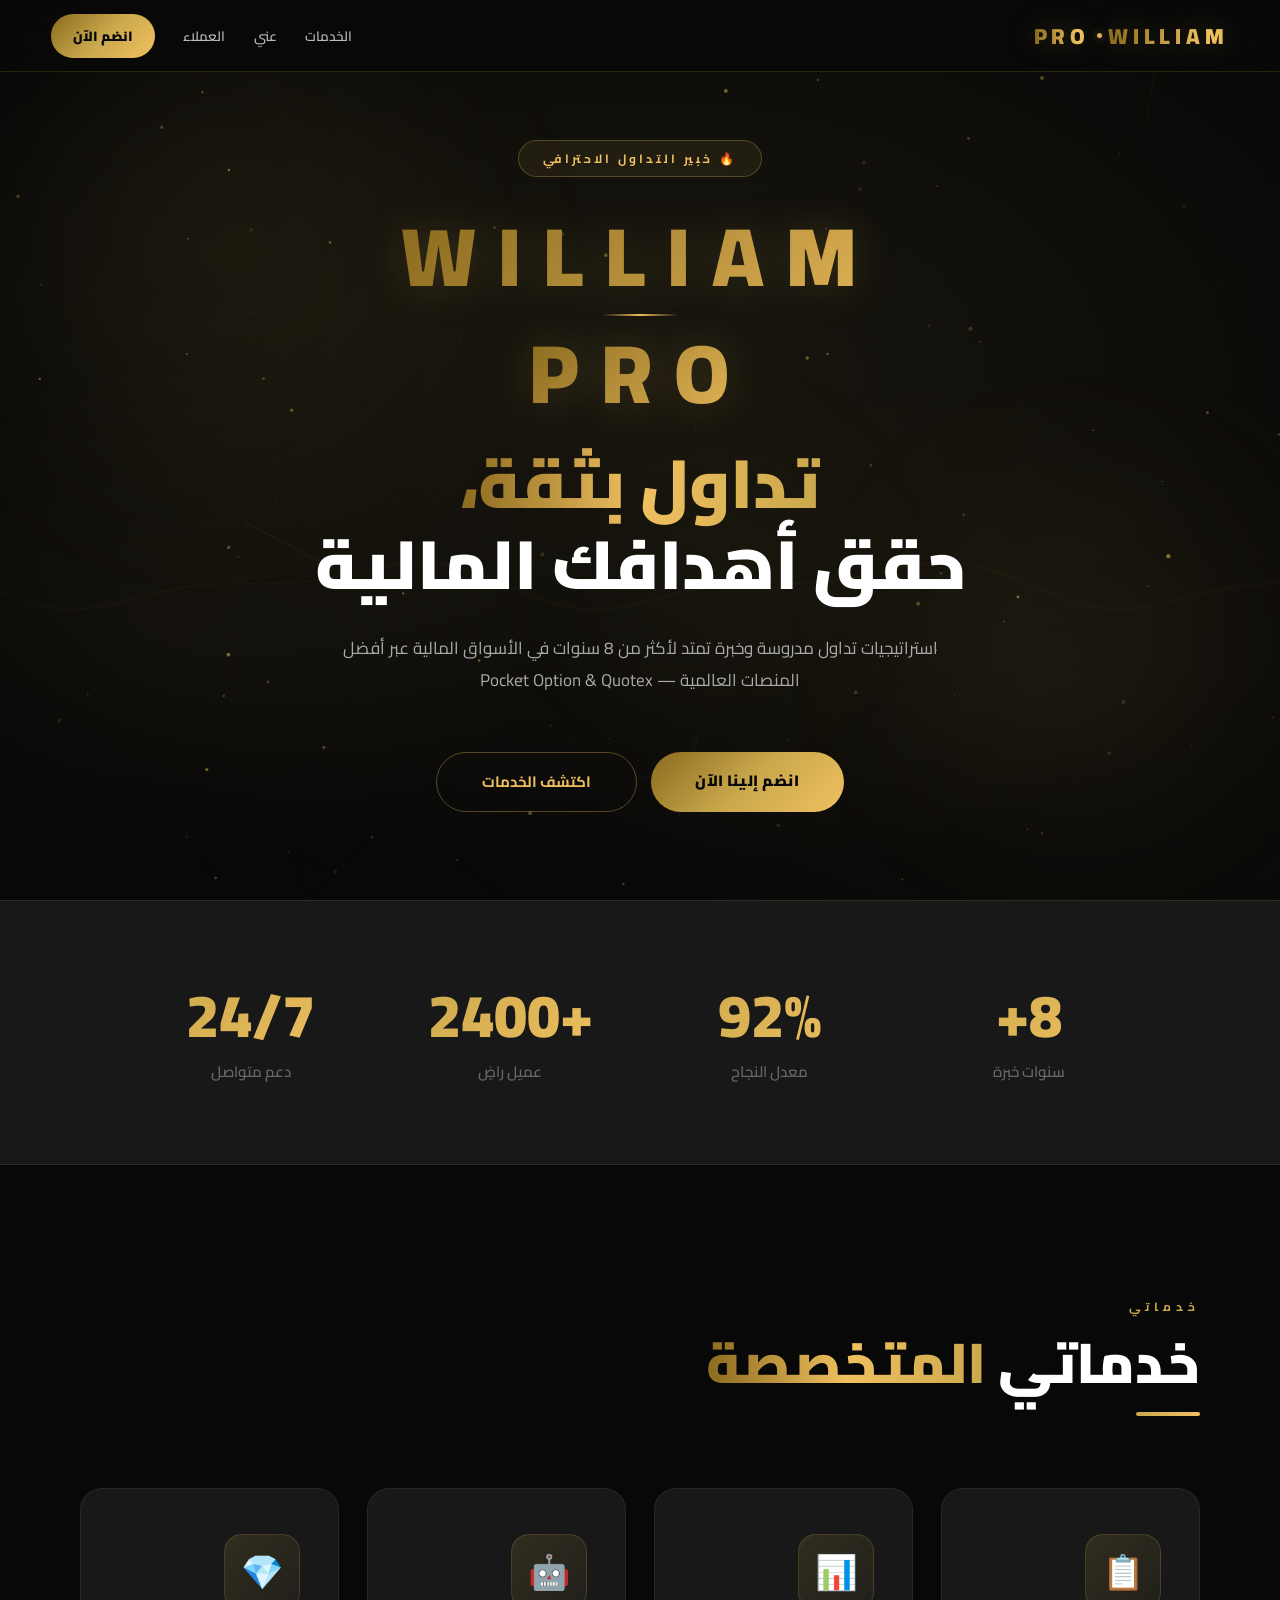
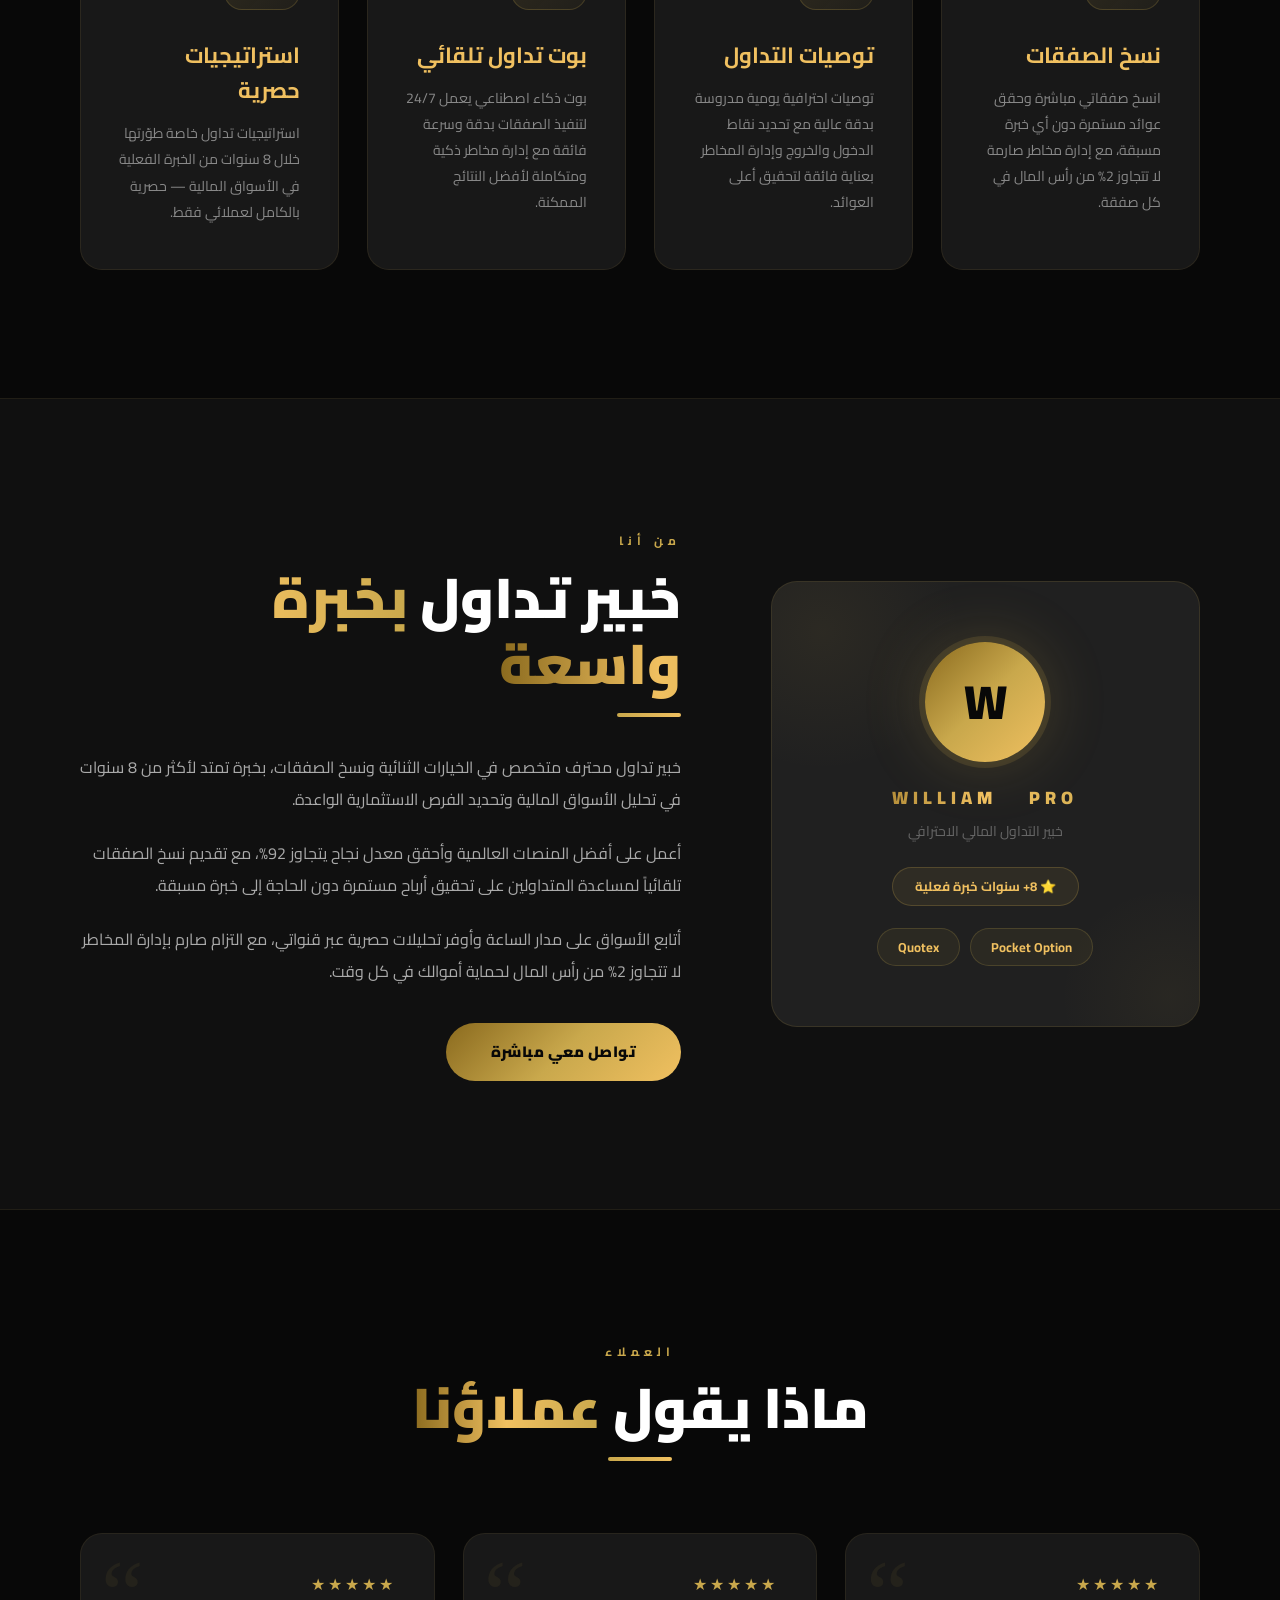
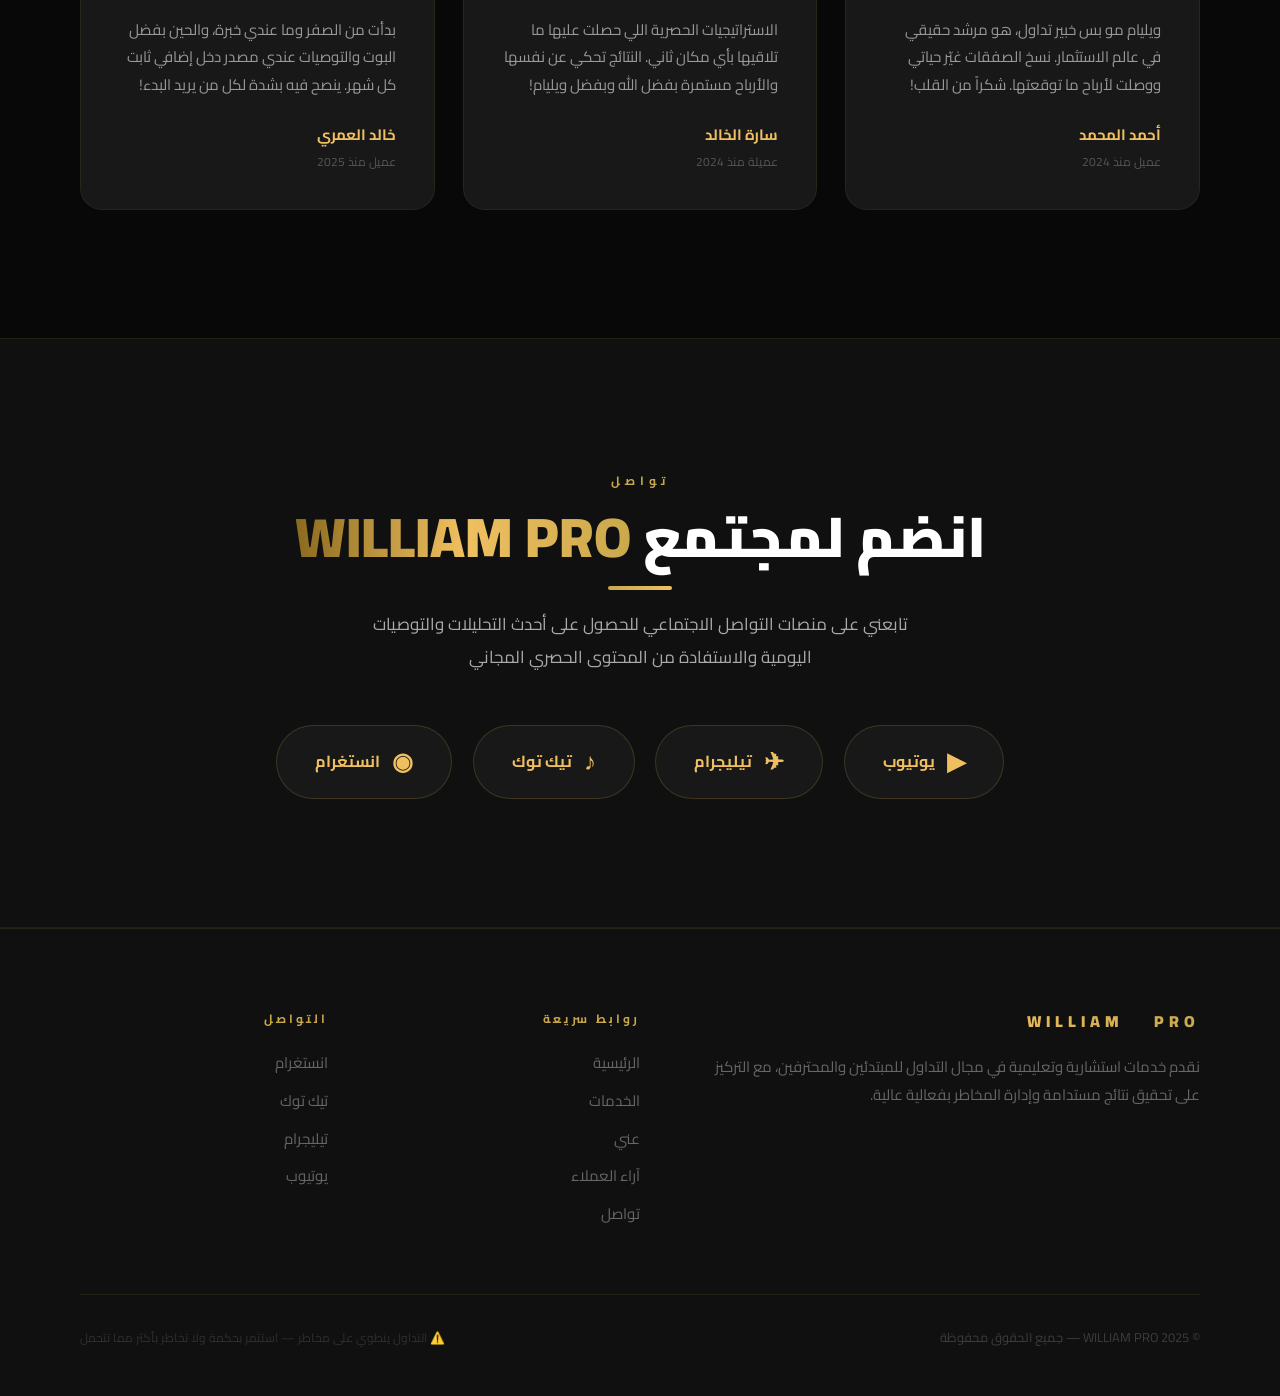
==== commit 961e31eb: "Rename william-pro (2).html to index.html" ====
--- a/index.html
+++ b/index.html
@@ -15,14 +15,12 @@
   --d1:#101010;
   --d2:#181818;
   --d3:#202020;
-  --d4:#282828;
   --white:#ffffff;
   --gray:#aaaaaa;
   --gray2:#666666;
-  --nav-h:64px;
-  --tick-h:36px;
-}
-html{scroll-behavior:smooth;font-size:16px;}
+  --nav-h:72px;
+}
+html{scroll-behavior:smooth;}
 body{
   font-family:'Cairo',sans-serif;
   background:var(--black);
@@ -31,59 +29,92 @@
   overflow-x:hidden;
   line-height:1.6;
 }
-
-/* ─── SCROLLBAR ─── */
 ::-webkit-scrollbar{width:4px;}
 ::-webkit-scrollbar-track{background:var(--d1);}
 ::-webkit-scrollbar-thumb{background:var(--gold-d);border-radius:4px;}
 
-/* ─── UTILITIES ─── */
 .gold-text{
   background:linear-gradient(90deg,var(--gold-d),var(--gold-l),var(--gold));
   -webkit-background-clip:text;-webkit-text-fill-color:transparent;
   background-clip:text;
 }
-.reveal{opacity:0;transform:translateY(32px);transition:opacity .7s ease,transform .7s ease;}
-.reveal.up{transform:translateY(32px);}
-.reveal.left{transform:translateX(-32px);}
-.reveal.right{transform:translateX(32px);}
+.reveal{opacity:0;transform:translateY(36px);transition:opacity .75s ease,transform .75s ease;}
+.reveal.left{transform:translateX(-36px);}
+.reveal.right{transform:translateX(36px);}
 .reveal.visible{opacity:1;transform:translate(0,0);}
 
-/* ─── NAV ─── */
+/* ══════════════════════════════
+   NAV
+══════════════════════════════ */
 nav{
   position:fixed;top:0;left:0;right:0;
   height:var(--nav-h);z-index:900;
-  background:rgba(8,8,8,.92);
-  border-bottom:1px solid rgba(201,168,76,.15);
-  backdrop-filter:blur(16px);
+  background:rgba(8,8,8,.88);
+  border-bottom:1px solid rgba(201,168,76,.18);
+  backdrop-filter:blur(20px);
   display:flex;align-items:center;justify-content:space-between;
-  padding:0 clamp(16px,4vw,60px);
-  transition:background .3s;
-}
-nav.solid{background:rgba(8,8,8,.99);}
+  padding:0 clamp(16px,4vw,64px);
+  transition:background .35s,box-shadow .35s;
+}
+nav.solid{
+  background:rgba(8,8,8,.98);
+  box-shadow:0 4px 32px rgba(0,0,0,.6);
+}
+
+/* ── NAV LOGO: bold, large, perfectly spaced ── */
 .nav-logo{
-  font-size:clamp(11px,1.4vw,15px);
-  font-weight:900;letter-spacing:clamp(3px,1vw,7px);
-  text-decoration:none;white-space:nowrap;
-}
+  text-decoration:none;
+  white-space:nowrap;
+  display:flex;
+  align-items:center;
+  gap:0;
+}
+.nav-logo-text{
+  font-family:'Cairo',sans-serif;
+  font-size:clamp(15px,1.8vw,22px);
+  font-weight:900;
+  letter-spacing:0.22em;
+  background:linear-gradient(90deg,var(--gold-d) 0%,var(--gold-l) 40%,var(--gold) 70%,var(--gold-l) 100%);
+  background-size:200% auto;
+  -webkit-background-clip:text;-webkit-text-fill-color:transparent;background-clip:text;
+  animation:shimmerLogo 5s ease 1s infinite;
+  text-transform:uppercase;
+  line-height:1;
+  /* Glow effect */
+  filter:drop-shadow(0 0 12px rgba(201,168,76,.25));
+}
+/* The dot/separator between WILLIAM and PRO */
+.nav-logo-sep{
+  display:inline-block;
+  width:5px;height:5px;
+  background:linear-gradient(135deg,var(--gold),var(--gold-l));
+  border-radius:50%;
+  margin:0 0.4em;
+  flex-shrink:0;
+  align-self:center;
+  box-shadow:0 0 8px rgba(201,168,76,.5);
+}
+@keyframes shimmerLogo{0%,100%{background-position:0% center;}50%{background-position:100% center;}}
+
 .nav-links{
-  display:flex;align-items:center;gap:clamp(16px,2.5vw,36px);
+  display:flex;align-items:center;
+  gap:clamp(14px,2.2vw,32px);
   list-style:none;
 }
 .nav-links a{
   color:#bbbbbb;text-decoration:none;
-  font-size:clamp(12px,1.1vw,14px);font-weight:600;
+  font-size:clamp(12px,1.05vw,14px);font-weight:600;
   transition:color .25s;white-space:nowrap;
 }
 .nav-links a:hover{color:var(--gold-l);}
 .nav-btn{
   background:linear-gradient(135deg,var(--gold-d),var(--gold),var(--gold-l));
   color:#080808!important;font-weight:900!important;
-  padding:8px 20px;border-radius:100px;
+  padding:9px 22px;border-radius:100px;
   transition:box-shadow .3s,transform .3s!important;
 }
 .nav-btn:hover{
-  box-shadow:0 8px 28px rgba(201,168,76,.4)!important;
+  box-shadow:0 8px 28px rgba(201,168,76,.45)!important;
   transform:translateY(-2px)!important;
 }
 .burger{
@@ -91,121 +122,131 @@
   cursor:pointer;padding:6px;
 }
 .burger span{
-  display:block;width:22px;height:2px;
-  background:var(--gold);border-radius:2px;
-  transition:all .3s;
+  display:block;width:24px;height:2px;
+  background:var(--gold);border-radius:2px;transition:all .3s;
 }
 .burger.open span:nth-child(1){transform:translateY(7px) rotate(45deg);}
 .burger.open span:nth-child(2){opacity:0;}
 .burger.open span:nth-child(3){transform:translateY(-7px) rotate(-45deg);}
 
-/* ─── MOBILE MENU ─── */
 .mob-menu{
   display:none;position:fixed;
   top:var(--nav-h);left:0;right:0;
   background:rgba(8,8,8,.98);
   border-bottom:1px solid rgba(201,168,76,.15);
   backdrop-filter:blur(16px);
-  padding:20px clamp(16px,4vw,60px) 28px;
-  flex-direction:column;gap:4px;
-  z-index:899;
+  padding:20px clamp(16px,4vw,64px) 28px;
+  flex-direction:column;gap:2px;z-index:899;
 }
 .mob-menu.open{display:flex;}
 .mob-menu a{
   color:#cccccc;text-decoration:none;
   font-size:16px;font-weight:600;
-  padding:12px 0;
+  padding:13px 0;
   border-bottom:1px solid rgba(201,168,76,.08);
   transition:color .25s;
 }
 .mob-menu a:hover{color:var(--gold-l);}
 .mob-menu a:last-child{border-bottom:none;}
 
-/* ─── TICKER ─── */
-.ticker{
-  position:fixed;
-  top:var(--nav-h);left:0;right:0;
-  height:var(--tick-h);z-index:898;
-  background:rgba(16,16,16,.95);
-  border-bottom:1px solid rgba(201,168,76,.1);
-  overflow:hidden;display:flex;align-items:center;
-}
-.ticker-track{
-  display:flex;gap:64px;
-  animation:tick 28s linear infinite;
-  width:max-content;
-  white-space:nowrap;
-}
-.ticker-track:hover{animation-play-state:paused;}
-.tick-i{
-  font-size:12px;color:var(--gold);
-  font-weight:700;letter-spacing:.5px;
-}
-@keyframes tick{from{transform:translateX(0);}to{transform:translateX(-50%);}}
-
-/* ─── HERO ─── */
+/* ══════════════════════════════
+   HERO + DYNAMIC BACKGROUND
+══════════════════════════════ */
 .hero{
   min-height:100vh;
   display:flex;flex-direction:column;
   align-items:center;justify-content:center;
   text-align:center;
-  padding:calc(var(--nav-h) + var(--tick-h) + 60px) clamp(16px,5vw,80px) 80px;
+  padding:calc(var(--nav-h) + 60px) clamp(16px,5vw,80px) 80px;
   position:relative;overflow:hidden;
 }
-.hero-bg{
-  position:absolute;inset:0;pointer-events:none;
+
+/* — Canvas sits behind everything — */
+#bgCanvas{
+  position:absolute;inset:0;
+  width:100%;height:100%;
+  z-index:0;pointer-events:none;
+}
+
+/* — Radial glow overlays — */
+.hero-glow{
+  position:absolute;inset:0;pointer-events:none;z-index:1;
   background:
-    radial-gradient(ellipse 70% 60% at 50% 40%,rgba(201,168,76,.07) 0%,transparent 100%),
-    radial-gradient(ellipse 40% 40% at 80% 75%,rgba(201,168,76,.04) 0%,transparent 100%),
-    radial-gradient(ellipse 30% 30% at 15% 70%,rgba(201,168,76,.03) 0%,transparent 100%);
-}
-.hero-grid{
-  position:absolute;inset:0;pointer-events:none;
-  background-image:
-    linear-gradient(rgba(201,168,76,.04) 1px,transparent 1px),
-    linear-gradient(90deg,rgba(201,168,76,.04) 1px,transparent 1px);
-  background-size:56px 56px;
-  animation:gridScroll 30s linear infinite;
-}
-@keyframes gridScroll{0%{background-position:0 0;}100%{background-position:56px 56px;}}
+    radial-gradient(ellipse 65% 55% at 50% 42%,rgba(201,168,76,.09) 0%,transparent 100%),
+    radial-gradient(ellipse 40% 35% at 82% 76%,rgba(201,168,76,.05) 0%,transparent 100%),
+    radial-gradient(ellipse 30% 28% at 14% 68%,rgba(201,168,76,.04) 0%,transparent 100%);
+}
+
+/* — Floating orbs — */
 .orb{
   position:absolute;border-radius:50%;
-  filter:blur(80px);pointer-events:none;
-  animation:orb 10s ease-in-out infinite;
-}
-.orb1{width:clamp(200px,30vw,420px);height:clamp(200px,30vw,420px);
-  background:rgba(201,168,76,.055);top:8%;left:4%;animation-delay:0s;}
-.orb2{width:clamp(150px,22vw,300px);height:clamp(150px,22vw,300px);
-  background:rgba(201,168,76,.04);bottom:12%;right:6%;animation-delay:5s;}
-.orb3{width:clamp(100px,15vw,200px);height:clamp(100px,15vw,200px);
-  background:rgba(201,168,76,.03);top:55%;left:45%;animation-delay:3s;}
-@keyframes orb{0%,100%{transform:translateY(0) scale(1);}50%{transform:translateY(-30px) scale(1.06);}}
-
-.hero-content{position:relative;z-index:2;max-width:860px;width:100%;}
+  filter:blur(90px);pointer-events:none;z-index:1;
+  animation:orbFloat 12s ease-in-out infinite;
+}
+.orb1{width:clamp(220px,32vw,460px);height:clamp(220px,32vw,460px);
+  background:rgba(201,168,76,.06);top:5%;left:2%;animation-delay:0s;}
+.orb2{width:clamp(160px,24vw,340px);height:clamp(160px,24vw,340px);
+  background:rgba(201,168,76,.045);bottom:10%;right:4%;animation-delay:6s;}
+.orb3{width:clamp(100px,16vw,220px);height:clamp(100px,16vw,220px);
+  background:rgba(201,168,76,.035);top:52%;left:48%;animation-delay:3s;}
+@keyframes orbFloat{0%,100%{transform:translateY(0) scale(1);}50%{transform:translateY(-36px) scale(1.07);}}
+
+.hero-content{position:relative;z-index:2;max-width:880px;width:100%;}
+
 .hero-eyebrow{
   display:inline-flex;align-items:center;gap:8px;
   background:rgba(201,168,76,.09);
-  border:1px solid rgba(201,168,76,.3);
+  border:1px solid rgba(201,168,76,.32);
   color:var(--gold-l);
-  font-size:clamp(10px,1.1vw,12px);font-weight:700;
+  font-size:clamp(10px,1vw,12px);font-weight:700;
   letter-spacing:3px;text-transform:uppercase;
-  padding:8px 22px;border-radius:100px;
-  margin-bottom:clamp(20px,3vw,36px);
+  padding:8px 24px;border-radius:100px;
+  margin-bottom:clamp(22px,3vw,38px);
   animation:fadeDown .9s ease both;
 }
-@keyframes fadeDown{from{opacity:0;transform:translateY(-20px);}to{opacity:1;transform:translateY(0);}}
-@keyframes fadeUp{from{opacity:0;transform:translateY(28px);}to{opacity:1;transform:translateY(0);}}
-
-.hero-name{
+@keyframes fadeDown{from{opacity:0;transform:translateY(-22px);}to{opacity:1;transform:translateY(0);}}
+@keyframes fadeUp{from{opacity:0;transform:translateY(30px);}to{opacity:1;transform:translateY(0);}}
+
+/* ══════════════════════════════
+   HERO NAME — clean, bold, perfectly laid out
+══════════════════════════════ */
+.hero-name-wrap{
+  display:flex;
+  flex-direction:column;
+  align-items:center;
+  gap:clamp(4px,1vw,10px);
+  margin-bottom:clamp(16px,2.5vw,28px);
+  animation:fadeUp .9s ease .15s both;
+}
+.hero-name-line{
+  display:flex;
+  align-items:center;
+  justify-content:center;
+  gap:clamp(10px,2vw,22px);
+}
+/* Each letter as a separate styled span */
+.hero-name-wrap .hn-word{
+  font-family:'Cairo',sans-serif;
+  font-size:clamp(32px,6.5vw,88px);
+  font-weight:900;
+  letter-spacing:clamp(10px,2.5vw,22px);
+  line-height:1;
+  background:linear-gradient(135deg,var(--gold-d) 0%,var(--gold-l) 45%,var(--gold) 75%,var(--gold-l) 100%);
+  background-size:300% auto;
+  -webkit-background-clip:text;-webkit-text-fill-color:transparent;background-clip:text;
+  animation:shimmer 5s ease 1.5s infinite;
+  text-transform:uppercase;
+  /* Crisp rendering */
+  -webkit-font-smoothing:antialiased;
+  filter:drop-shadow(0 0 20px rgba(201,168,76,.2));
+}
+.hero-name-divider{
   display:block;
-  font-size:clamp(22px,4.5vw,56px);
-  font-weight:900;
-  letter-spacing:clamp(6px,2vw,12px);
-  background:linear-gradient(90deg,var(--gold-d),var(--gold-l),var(--gold),var(--gold-l));
-  background-size:200% auto;
-  -webkit-background-clip:text;-webkit-text-fill-color:transparent;background-clip:text;
-  margin-bottom:clamp(10px,1.5vw,16px);
-  animation:fadeUp .9s ease .15s both,shimmer 5s ease 1.5s infinite;
+  width:clamp(40px,6vw,80px);
+  height:2px;
+  background:linear-gradient(90deg,transparent,var(--gold-l),transparent);
+  border-radius:2px;
+  margin:clamp(2px,0.5vw,6px) auto;
 }
 @keyframes shimmer{0%,100%{background-position:0% center;}50%{background-position:100% center;}}
 
@@ -217,157 +258,151 @@
 }
 .hero-sub{
   font-size:clamp(14px,1.5vw,17px);
-  color:var(--gray);line-height:1.85;
-  margin-bottom:clamp(32px,4vw,52px);
+  color:var(--gray);line-height:1.9;
+  margin:0 auto clamp(36px,4.5vw,56px);
+  max-width:640px;
   animation:fadeUp .9s ease .45s both;
-  max-width:640px;margin-left:auto;margin-right:auto;
 }
 .hero-btns{
-  display:flex;flex-wrap:wrap;gap:14px;
-  justify-content:center;
+  display:flex;flex-wrap:wrap;gap:14px;justify-content:center;
   animation:fadeUp .9s ease .6s both;
 }
 .btn-primary{
   background:linear-gradient(135deg,var(--gold-d),var(--gold),var(--gold-l));
   color:#080808;font-family:'Cairo',sans-serif;
   font-size:clamp(13px,1.3vw,15px);font-weight:900;
-  padding:clamp(12px,1.5vw,16px) clamp(24px,3vw,44px);
+  padding:clamp(13px,1.6vw,17px) clamp(28px,3.5vw,48px);
   border-radius:100px;border:none;cursor:pointer;
   text-decoration:none;display:inline-block;
-  transition:transform .3s,box-shadow .3s;
-  letter-spacing:.5px;
-}
-.btn-primary:hover{transform:translateY(-4px);box-shadow:0 16px 48px rgba(201,168,76,.45);}
+  transition:transform .3s,box-shadow .3s;letter-spacing:.5px;
+}
+.btn-primary:hover{transform:translateY(-5px);box-shadow:0 18px 50px rgba(201,168,76,.48);}
 .btn-secondary{
   background:transparent;color:var(--gold-l);
   font-family:'Cairo',sans-serif;
   font-size:clamp(13px,1.3vw,15px);font-weight:700;
-  padding:clamp(12px,1.5vw,16px) clamp(24px,3vw,44px);
-  border-radius:100px;border:1px solid rgba(201,168,76,.38);
+  padding:clamp(13px,1.6vw,17px) clamp(28px,3.5vw,48px);
+  border-radius:100px;border:1px solid rgba(201,168,76,.4);
   cursor:pointer;text-decoration:none;display:inline-block;
   transition:all .3s;
 }
-.btn-secondary:hover{background:rgba(201,168,76,.1);border-color:var(--gold);transform:translateY(-4px);}
-
-/* ─── STATS ─── */
+.btn-secondary:hover{background:rgba(201,168,76,.1);border-color:var(--gold);transform:translateY(-5px);}
+
+/* ══════════════════════════════
+   STATS
+══════════════════════════════ */
 .stats{
   background:var(--d2);
-  border-top:1px solid rgba(201,168,76,.12);
-  border-bottom:1px solid rgba(201,168,76,.12);
-  padding:clamp(44px,6vw,72px) clamp(16px,5vw,60px);
+  border-top:1px solid rgba(201,168,76,.13);
+  border-bottom:1px solid rgba(201,168,76,.13);
+  padding:clamp(48px,7vw,80px) clamp(16px,5vw,64px);
 }
 .stats-grid{
   display:grid;
   grid-template-columns:repeat(4,1fr);
-  gap:clamp(16px,3vw,40px);
-  max-width:1000px;margin:0 auto;
-  text-align:center;
+  gap:clamp(16px,3vw,48px);
+  max-width:1000px;margin:0 auto;text-align:center;
 }
 .stat-val{
   display:block;
-  font-size:clamp(36px,5vw,56px);
+  font-size:clamp(40px,5.5vw,60px);
   font-weight:900;line-height:1.15;
   background:linear-gradient(135deg,var(--gold),var(--gold-l));
   -webkit-background-clip:text;-webkit-text-fill-color:transparent;background-clip:text;
 }
-.stat-lbl{
-  font-size:clamp(12px,1.2vw,14px);
-  color:var(--gray2);margin-top:8px;font-weight:600;
-}
-.stat-sep{
-  display:none;
-  width:100%;height:1px;
-  background:rgba(201,168,76,.1);
-  grid-column:1/-1;
-}
-
-/* ─── SECTION BASE ─── */
-.sec{padding:clamp(70px,9vw,120px) clamp(16px,5vw,60px);}
+.stat-lbl{font-size:clamp(12px,1.2vw,15px);color:var(--gray2);margin-top:10px;font-weight:600;}
+
+/* ══════════════════════════════
+   SECTION COMMONS
+══════════════════════════════ */
+.sec{padding:clamp(80px,10vw,130px) clamp(16px,5vw,64px);}
 .sec-inner{max-width:1120px;margin:0 auto;}
-.sec-head{margin-bottom:clamp(40px,5vw,64px);}
+.sec-head{margin-bottom:clamp(44px,6vw,72px);}
+
+/* ── BIG section labels ── */
 .sec-tag{
   display:inline-block;
-  color:var(--gold);font-size:11px;font-weight:700;
-  letter-spacing:4px;text-transform:uppercase;
-  margin-bottom:12px;
+  color:var(--gold);font-size:12px;font-weight:700;
+  letter-spacing:5px;text-transform:uppercase;
+  margin-bottom:14px;
 }
 .sec-title{
-  font-size:clamp(26px,3.8vw,44px);
-  font-weight:900;line-height:1.2;margin-bottom:14px;
+  font-size:clamp(34px,4.5vw,56px);   /* WAS 26-44px → NOW 34-56px */
+  font-weight:900;line-height:1.18;margin-bottom:16px;
 }
 .sec-line{
-  width:56px;height:3px;
+  width:64px;height:4px;
   background:linear-gradient(90deg,var(--gold),var(--gold-l));
-  border-radius:3px;
+  border-radius:4px;
 }
 .sec-line.center{margin:0 auto;}
 .sec-desc{
-  font-size:clamp(14px,1.3vw,16px);
-  color:var(--gray);line-height:1.85;
-  max-width:600px;margin-top:14px;
+  font-size:clamp(14px,1.4vw,17px);
+  color:var(--gray);line-height:1.9;
+  max-width:600px;margin-top:16px;
 }
 .sec-desc.center{margin-left:auto;margin-right:auto;text-align:center;}
 
-/* ─── SERVICES ─── */
+/* ══════════════════════════════
+   SERVICES
+══════════════════════════════ */
 .services-grid{
   display:grid;
   grid-template-columns:repeat(auto-fit,minmax(240px,1fr));
-  gap:clamp(16px,2vw,24px);
+  gap:clamp(16px,2.2vw,28px);
 }
 .svc-card{
   background:var(--d2);
   border:1px solid rgba(201,168,76,.1);
-  border-radius:20px;
-  padding:clamp(28px,3vw,44px) clamp(22px,2.5vw,34px);
+  border-radius:22px;
+  padding:clamp(32px,3.5vw,50px) clamp(24px,3vw,38px);
   position:relative;overflow:hidden;
   transition:transform .4s cubic-bezier(.165,.84,.44,1),border-color .4s,box-shadow .4s;
   cursor:default;
 }
 .svc-card::before{
   content:'';position:absolute;top:0;left:0;right:0;
-  height:2px;
+  height:3px;
   background:linear-gradient(90deg,var(--gold-d),var(--gold-l));
   transform:scaleX(0);transform-origin:right;
   transition:transform .45s cubic-bezier(.165,.84,.44,1);
 }
 .svc-card::after{
   content:'';position:absolute;inset:0;
-  background:radial-gradient(ellipse at 50% 0%,rgba(201,168,76,.06) 0%,transparent 65%);
+  background:radial-gradient(ellipse at 50% 0%,rgba(201,168,76,.07) 0%,transparent 65%);
   opacity:0;transition:opacity .4s;
 }
-.svc-card:hover{
-  transform:translateY(-10px);
-  border-color:rgba(201,168,76,.32);
-  box-shadow:0 28px 60px rgba(201,168,76,.1);
-}
+.svc-card:hover{transform:translateY(-12px);border-color:rgba(201,168,76,.35);box-shadow:0 28px 64px rgba(201,168,76,.11);}
 .svc-card:hover::before{transform:scaleX(1);transform-origin:left;}
 .svc-card:hover::after{opacity:1;}
 .svc-icon{
-  width:clamp(56px,6vw,72px);height:clamp(56px,6vw,72px);
-  border-radius:16px;
-  background:linear-gradient(135deg,rgba(201,168,76,.14),rgba(201,168,76,.04));
-  border:1px solid rgba(201,168,76,.18);
+  width:clamp(60px,6vw,76px);height:clamp(60px,6vw,76px);
+  border-radius:18px;
+  background:linear-gradient(135deg,rgba(201,168,76,.15),rgba(201,168,76,.05));
+  border:1px solid rgba(201,168,76,.2);
   display:flex;align-items:center;justify-content:center;
-  font-size:clamp(24px,3vw,32px);
-  margin-bottom:clamp(18px,2vw,26px);
+  font-size:clamp(26px,3vw,34px);
+  margin-bottom:clamp(20px,2.5vw,28px);
   position:relative;z-index:1;
   transition:all .4s;
 }
 .svc-card:hover .svc-icon{
-  background:linear-gradient(135deg,rgba(201,168,76,.24),rgba(201,168,76,.1));
-  box-shadow:0 8px 24px rgba(201,168,76,.2);
+  background:linear-gradient(135deg,rgba(201,168,76,.26),rgba(201,168,76,.1));
+  box-shadow:0 8px 28px rgba(201,168,76,.22);
 }
 .svc-title{
-  font-size:clamp(16px,1.6vw,20px);font-weight:700;
+  font-size:clamp(17px,1.8vw,22px);font-weight:700;
   color:var(--gold-l);margin-bottom:12px;
   position:relative;z-index:1;
 }
 .svc-desc{
-  font-size:clamp(13px,1.1vw,14px);color:#888888;
+  font-size:clamp(13px,1.1vw,15px);color:#888888;
   line-height:1.85;position:relative;z-index:1;
 }
 
-/* ─── ABOUT ─── */
+/* ══════════════════════════════
+   ABOUT
+══════════════════════════════ */
 .about-bg{
   background:var(--d1);
   border-top:1px solid rgba(201,168,76,.09);
@@ -375,55 +410,52 @@
 }
 .about-layout{
   display:grid;
-  grid-template-columns:1fr 1.35fr;
-  gap:clamp(40px,6vw,88px);
+  grid-template-columns:1fr 1.4fr;
+  gap:clamp(44px,7vw,96px);
   align-items:center;
 }
 .about-card{
   background:var(--d3);
-  border:1px solid rgba(201,168,76,.14);
-  border-radius:24px;
-  padding:clamp(36px,4vw,56px) clamp(28px,3vw,44px);
+  border:1px solid rgba(201,168,76,.15);
+  border-radius:26px;
+  padding:clamp(40px,5vw,60px) clamp(30px,4vw,48px);
   text-align:center;position:relative;overflow:hidden;
 }
 .about-card::before{
   content:'';position:absolute;
-  top:-80px;left:-80px;
-  width:260px;height:260px;
-  background:radial-gradient(circle,rgba(201,168,76,.06) 0%,transparent 70%);
+  top:-90px;left:-90px;width:280px;height:280px;
+  background:radial-gradient(circle,rgba(201,168,76,.07) 0%,transparent 70%);
   animation:pulse 5s ease-in-out infinite;
 }
 .about-card::after{
   content:'';position:absolute;
-  bottom:-80px;right:-80px;
-  width:200px;height:200px;
-  background:radial-gradient(circle,rgba(201,168,76,.04) 0%,transparent 70%);
+  bottom:-80px;right:-80px;width:220px;height:220px;
+  background:radial-gradient(circle,rgba(201,168,76,.05) 0%,transparent 70%);
   animation:pulse 5s ease-in-out 2.5s infinite;
 }
 @keyframes pulse{0%,100%{transform:scale(1);opacity:.6;}50%{transform:scale(1.2);opacity:1;}}
 .about-avatar{
-  width:clamp(88px,10vw,112px);height:clamp(88px,10vw,112px);
+  width:clamp(92px,11vw,120px);height:clamp(92px,11vw,120px);
   border-radius:50%;
   background:linear-gradient(135deg,var(--gold-d),var(--gold),var(--gold-l));
   display:flex;align-items:center;justify-content:center;
-  margin:0 auto 20px;
-  font-size:clamp(34px,4vw,44px);font-weight:900;color:#080808;
+  margin:0 auto 22px;
+  font-size:clamp(36px,5vw,48px);font-weight:900;color:#080808;
   position:relative;z-index:1;
-  box-shadow:0 0 0 5px rgba(201,168,76,.14),0 0 60px rgba(201,168,76,.22);
+  box-shadow:0 0 0 6px rgba(201,168,76,.14),0 0 64px rgba(201,168,76,.24);
 }
 .about-bname{
-  font-size:clamp(13px,1.5vw,17px);font-weight:900;
-  letter-spacing:4px;margin-bottom:8px;
+  font-size:clamp(14px,1.6vw,18px);font-weight:900;
+  letter-spacing:5px;margin-bottom:8px;
   position:relative;z-index:1;
 }
-.about-role{font-size:13px;color:var(--gray2);position:relative;z-index:1;}
+.about-role{font-size:14px;color:var(--gray2);position:relative;z-index:1;}
 .about-badge{
   display:inline-flex;align-items:center;gap:8px;
   background:rgba(201,168,76,.09);
-  border:1px solid rgba(201,168,76,.22);
-  border-radius:100px;padding:8px 20px;
-  margin-top:22px;
-  font-size:13px;color:var(--gold-l);font-weight:700;
+  border:1px solid rgba(201,168,76,.24);
+  border-radius:100px;padding:8px 22px;
+  margin-top:24px;font-size:13px;color:var(--gold-l);font-weight:700;
   position:relative;z-index:1;
 }
 .plat-row{
@@ -433,124 +465,125 @@
 }
 .plat-pill{
   background:rgba(201,168,76,.07);
-  border:1px solid rgba(201,168,76,.18);
-  color:var(--gold-l);font-size:12px;font-weight:700;
-  padding:7px 18px;border-radius:100px;
+  border:1px solid rgba(201,168,76,.2);
+  color:var(--gold-l);font-size:13px;font-weight:700;
+  padding:8px 20px;border-radius:100px;
 }
 .about-text p{
-  font-size:clamp(14px,1.3vw,15px);color:#aaaaaa;
-  line-height:1.95;margin-bottom:20px;
-}
-.about-text p:last-of-type{margin-bottom:32px;}
-
-/* ─── TESTIMONIALS ─── */
+  font-size:clamp(14px,1.35vw,16px);color:#aaaaaa;
+  line-height:2;margin-bottom:22px;
+}
+.about-text p:last-of-type{margin-bottom:36px;}
+
+/* ══════════════════════════════
+   TESTIMONIALS
+══════════════════════════════ */
 .testi-grid{
   display:grid;
-  grid-template-columns:repeat(auto-fit,minmax(260px,1fr));
-  gap:clamp(16px,2vw,24px);
+  grid-template-columns:repeat(auto-fit,minmax(270px,1fr));
+  gap:clamp(16px,2.2vw,28px);
 }
 .testi-card{
-  background:var(--d2);
-  border:1px solid rgba(201,168,76,.09);
-  border-radius:20px;padding:clamp(24px,3vw,34px);
+  background:var(--d2);border:1px solid rgba(201,168,76,.09);
+  border-radius:22px;padding:clamp(26px,3vw,38px);
   position:relative;overflow:hidden;
   transition:transform .35s,border-color .35s,box-shadow .35s;
 }
 .testi-card::before{
-  content:'\201C';
-  position:absolute;top:12px;left:20px;
-  font-size:88px;color:rgba(201,168,76,.07);
+  content:'\201C';position:absolute;top:12px;left:20px;
+  font-size:96px;color:rgba(201,168,76,.07);
   font-family:Georgia,serif;line-height:1;
 }
 .testi-card:hover{
-  transform:translateY(-6px);
-  border-color:rgba(201,168,76,.28);
-  box-shadow:0 20px 50px rgba(201,168,76,.09);
-}
-.testi-stars{color:var(--gold);font-size:15px;letter-spacing:3px;margin-bottom:16px;}
+  transform:translateY(-7px);
+  border-color:rgba(201,168,76,.3);
+  box-shadow:0 22px 54px rgba(201,168,76,.1);
+}
+.testi-stars{color:var(--gold);font-size:16px;letter-spacing:3px;margin-bottom:18px;}
 .testi-text{
-  font-size:clamp(13px,1.2vw,14px);color:#999999;
-  line-height:1.85;margin-bottom:22px;
-  position:relative;z-index:1;
-}
-.testi-name{font-size:14px;font-weight:700;color:var(--gold-l);}
-.testi-date{font-size:12px;color:#555555;margin-top:4px;}
-
-/* ─── CONTACT ─── */
+  font-size:clamp(13px,1.2vw,15px);color:#999999;
+  line-height:1.85;margin-bottom:24px;position:relative;z-index:1;
+}
+.testi-name{font-size:15px;font-weight:700;color:var(--gold-l);}
+.testi-date{font-size:12px;color:#555555;margin-top:5px;}
+
+/* ══════════════════════════════
+   CONTACT
+══════════════════════════════ */
+.contact-wrap{
+  background:var(--d1);
+  border-top:1px solid rgba(201,168,76,.09);
+  border-bottom:1px solid rgba(201,168,76,.09);
+}
 .contact-desc{
-  font-size:clamp(14px,1.4vw,16px);
-  color:var(--gray);line-height:1.85;
-  max-width:560px;margin:14px auto 48px;
-  text-align:center;
+  font-size:clamp(14px,1.4vw,17px);color:var(--gray);line-height:1.9;
+  max-width:560px;margin:18px auto 52px;text-align:center;
 }
 .social-grid{
-  display:flex;flex-wrap:wrap;gap:clamp(12px,1.5vw,20px);
-  justify-content:center;
+  display:flex;flex-wrap:wrap;gap:clamp(12px,1.6vw,22px);justify-content:center;
 }
 .soc-btn{
   display:flex;align-items:center;gap:12px;
   background:var(--d2);
-  border:1px solid rgba(201,168,76,.18);
+  border:1px solid rgba(201,168,76,.2);
   border-radius:100px;
-  padding:clamp(12px,1.5vw,16px) clamp(20px,2.5vw,34px);
+  padding:clamp(13px,1.6vw,17px) clamp(24px,3vw,38px);
   color:var(--gold-l);font-family:'Cairo',sans-serif;
-  font-size:clamp(13px,1.3vw,15px);font-weight:700;
+  font-size:clamp(13px,1.3vw,16px);font-weight:700;
   text-decoration:none;
   transition:all .35s cubic-bezier(.165,.84,.44,1);
 }
 .soc-btn:hover{
   background:rgba(201,168,76,.09);border-color:var(--gold);
-  transform:translateY(-6px);
-  box-shadow:0 16px 40px rgba(201,168,76,.17);
-}
-.soc-ico{font-size:clamp(18px,2vw,22px);}
-
-/* ─── FOOTER ─── */
+  transform:translateY(-7px);
+  box-shadow:0 18px 44px rgba(201,168,76,.18);
+}
+.soc-ico{font-size:clamp(18px,2vw,24px);}
+
+/* ══════════════════════════════
+   FOOTER
+══════════════════════════════ */
 footer{
   background:var(--d1);
   border-top:1px solid rgba(201,168,76,.13);
-  padding:clamp(48px,6vw,72px) clamp(16px,5vw,60px) clamp(28px,4vw,48px);
+  padding:clamp(52px,7vw,80px) clamp(16px,5vw,64px) clamp(28px,4vw,48px);
 }
 .footer-inner{
   max-width:1120px;margin:0 auto;
-  display:grid;
-  grid-template-columns:2fr 1fr 1fr;
-  gap:clamp(32px,5vw,72px);
-  margin-bottom:clamp(32px,4vw,52px);
+  display:grid;grid-template-columns:2fr 1fr 1fr;
+  gap:clamp(32px,5vw,80px);margin-bottom:clamp(36px,5vw,56px);
 }
 .f-logo{
-  font-size:clamp(12px,1.4vw,15px);font-weight:900;
-  letter-spacing:5px;margin-bottom:16px;
-  display:block;
-}
-.f-desc{font-size:clamp(13px,1.2vw,14px);color:var(--gray2);line-height:1.85;}
+  font-size:clamp(13px,1.5vw,16px);font-weight:900;
+  letter-spacing:5px;margin-bottom:18px;display:block;
+}
+.f-desc{font-size:clamp(13px,1.2vw,15px);color:var(--gray2);line-height:1.9;}
 .f-head{
-  font-size:12px;font-weight:700;
-  color:var(--gold);letter-spacing:3px;text-transform:uppercase;
-  margin-bottom:20px;
+  font-size:12px;font-weight:700;color:var(--gold);
+  letter-spacing:3px;text-transform:uppercase;margin-bottom:22px;
 }
 .f-links{list-style:none;}
-.f-links li{margin-bottom:10px;}
+.f-links li{margin-bottom:12px;}
 .f-links a{
   color:var(--gray2);text-decoration:none;
-  font-size:clamp(13px,1.2vw,14px);
-  transition:color .25s;
+  font-size:clamp(13px,1.2vw,15px);transition:color .25s;
 }
 .f-links a:hover{color:var(--gold-l);}
 .footer-bottom{
   max-width:1120px;margin:0 auto;
   border-top:1px solid rgba(201,168,76,.09);
-  padding-top:clamp(20px,3vw,30px);
+  padding-top:clamp(22px,3vw,32px);
   display:flex;flex-wrap:wrap;
   justify-content:space-between;align-items:center;gap:12px;
 }
-.f-copy{font-size:clamp(11px,1.1vw,13px);color:#3d3d3d;}
-.f-disc{font-size:clamp(10px,1vw,12px);color:#2f2f2f;}
-
-/* ─── RESPONSIVE ─── */
+.f-copy{font-size:clamp(11px,1vw,13px);color:#3d3d3d;}
+.f-disc{font-size:clamp(10px,.95vw,12px);color:#2f2f2f;}
+
+/* ══════════════════════════════
+   RESPONSIVE
+══════════════════════════════ */
 @media(max-width:900px){
   .stats-grid{grid-template-columns:repeat(2,1fr);}
-  .stat-sep{display:block;}
   .about-layout{grid-template-columns:1fr;}
   .footer-inner{grid-template-columns:1fr 1fr;}
 }
@@ -561,26 +594,30 @@
   .footer-bottom{flex-direction:column;text-align:center;}
 }
 @media(max-width:420px){
+  .hero-btns{flex-direction:column;align-items:center;}
+  .btn-primary,.btn-secondary{width:100%;max-width:290px;text-align:center;}
+  .social-grid{flex-direction:column;align-items:center;}
+  .soc-btn{width:100%;max-width:320px;justify-content:center;}
   .stats-grid{grid-template-columns:repeat(2,1fr);}
-  .hero-btns{flex-direction:column;align-items:center;}
-  .btn-primary,.btn-secondary{width:100%;max-width:280px;text-align:center;}
-  .social-grid{flex-direction:column;align-items:center;}
-  .soc-btn{width:100%;max-width:300px;justify-content:center;}
 }
 </style>
 </head>
 <body>
 
-<!-- NAV -->
+<!-- ═══ NAV ═══ -->
 <nav id="nav">
-  <a class="nav-logo gold-text" href="#">W I L L I A M &nbsp; P R O</a>
+  <a class="nav-logo" href="#">
+    <span class="nav-logo-text">WILLIAM</span>
+    <span class="nav-logo-sep"></span>
+    <span class="nav-logo-text">PRO</span>
+  </a>
   <ul class="nav-links">
     <li><a href="#services">الخدمات</a></li>
     <li><a href="#about">عني</a></li>
     <li><a href="#testimonials">العملاء</a></li>
     <li><a href="#contact" class="nav-btn">انضم الآن</a></li>
   </ul>
-  <div class="burger" id="burger" onclick="toggleMenu()" aria-label="القائمة">
+  <div class="burger" id="burger" onclick="toggleMenu()">
     <span></span><span></span><span></span>
   </div>
 </nav>
@@ -592,38 +629,27 @@
   <a href="#contact" onclick="closeMenu()">تواصل معي</a>
 </div>
 
-<!-- TICKER -->
-<div class="ticker">
-  <div class="ticker-track">
-    <span class="tick-i">📈 Pocket Option</span>
-    <span class="tick-i">⚡ Quotex</span>
-    <span class="tick-i">🏆 نسبة نجاح 92%</span>
-    <span class="tick-i">💎 استراتيجيات حصرية</span>
-    <span class="tick-i">🤖 بوت تداول ذكي</span>
-    <span class="tick-i">📊 تحليلات يومية</span>
-    <span class="tick-i">🔥 +2400 عميل راضٍ</span>
-    <span class="tick-i">⭐ 8 سنوات خبرة</span>
-    <span class="tick-i">📈 Pocket Option</span>
-    <span class="tick-i">⚡ Quotex</span>
-    <span class="tick-i">🏆 نسبة نجاح 92%</span>
-    <span class="tick-i">💎 استراتيجيات حصرية</span>
-    <span class="tick-i">🤖 بوت تداول ذكي</span>
-    <span class="tick-i">📊 تحليلات يومية</span>
-    <span class="tick-i">🔥 +2400 عميل راضٍ</span>
-    <span class="tick-i">⭐ 8 سنوات خبرة</span>
-  </div>
-</div>
-
-<!-- HERO -->
+<!-- ═══ HERO ═══ -->
 <section class="hero" id="home">
-  <div class="hero-bg"></div>
-  <div class="hero-grid"></div>
+  <!-- Dynamic canvas background -->
+  <canvas id="bgCanvas"></canvas>
+
+  <div class="hero-glow"></div>
   <div class="orb orb1"></div>
   <div class="orb orb2"></div>
   <div class="orb orb3"></div>
+
   <div class="hero-content">
     <div class="hero-eyebrow">🔥 خبير التداول الاحترافي</div>
-    <span class="hero-name">W I L L I A M &nbsp; P R O</span>
+    <div class="hero-name-wrap">
+      <div class="hero-name-line">
+        <span class="hn-word">WILLIAM</span>
+      </div>
+      <div class="hero-name-divider"></div>
+      <div class="hero-name-line">
+        <span class="hn-word">PRO</span>
+      </div>
+    </div>
     <h1 class="hero-title">
       <span class="gold-text">تداول بثقة،</span><br>حقق أهدافك المالية
     </h1>
@@ -637,29 +663,17 @@
   </div>
 </section>
 
-<!-- STATS -->
+<!-- ═══ STATS ═══ -->
 <div class="stats">
   <div class="stats-grid">
-    <div class="stat-item reveal">
-      <span class="stat-val">8+</span>
-      <div class="stat-lbl">سنوات خبرة</div>
-    </div>
-    <div class="stat-item reveal">
-      <span class="stat-val">92%</span>
-      <div class="stat-lbl">معدل النجاح</div>
-    </div>
-    <div class="stat-item reveal">
-      <span class="stat-val">+2400</span>
-      <div class="stat-lbl">عميل راضٍ</div>
-    </div>
-    <div class="stat-item reveal">
-      <span class="stat-val">24/7</span>
-      <div class="stat-lbl">دعم متواصل</div>
-    </div>
+    <div class="reveal"><span class="stat-val">8+</span><div class="stat-lbl">سنوات خبرة</div></div>
+    <div class="reveal"><span class="stat-val">92%</span><div class="stat-lbl">معدل النجاح</div></div>
+    <div class="reveal"><span class="stat-val">+2400</span><div class="stat-lbl">عميل راضٍ</div></div>
+    <div class="reveal"><span class="stat-val">24/7</span><div class="stat-lbl">دعم متواصل</div></div>
   </div>
 </div>
 
-<!-- SERVICES -->
+<!-- ═══ SERVICES ═══ -->
 <section class="sec" id="services">
   <div class="sec-inner">
     <div class="sec-head reveal">
@@ -692,14 +706,14 @@
   </div>
 </section>
 
-<!-- ABOUT -->
+<!-- ═══ ABOUT ═══ -->
 <div class="about-bg" id="about">
   <section class="sec">
     <div class="sec-inner">
       <div class="about-layout">
         <div class="about-card reveal left">
           <div class="about-avatar">W</div>
-          <div class="about-bname gold-text">W I L L I A M &nbsp; P R O</div>
+          <div class="about-bname gold-text">WILLIAM <span style="font-size:.6em;opacity:.7;">✦</span> PRO</div>
           <div class="about-role">خبير التداول المالي الاحترافي</div>
           <div class="about-badge">⭐ 8+ سنوات خبرة فعلية</div>
           <div class="plat-row">
@@ -710,7 +724,7 @@
         <div class="about-text reveal right">
           <div class="sec-tag">من أنا</div>
           <h2 class="sec-title">خبير تداول <span class="gold-text">بخبرة واسعة</span></h2>
-          <div class="sec-line" style="margin-bottom:32px;"></div>
+          <div class="sec-line" style="margin-bottom:34px;"></div>
           <p>خبير تداول محترف متخصص في الخيارات الثنائية ونسخ الصفقات، بخبرة تمتد لأكثر من 8 سنوات في تحليل الأسواق المالية وتحديد الفرص الاستثمارية الواعدة.</p>
           <p>أعمل على أفضل المنصات العالمية وأحقق معدل نجاح يتجاوز 92%، مع تقديم نسخ الصفقات تلقائياً لمساعدة المتداولين على تحقيق أرباح مستمرة دون الحاجة إلى خبرة مسبقة.</p>
           <p>أتابع الأسواق على مدار الساعة وأوفر تحليلات حصرية عبر قنواتي، مع التزام صارم بإدارة المخاطر لا تتجاوز 2% من رأس المال لحماية أموالك في كل وقت.</p>
@@ -721,7 +735,7 @@
   </section>
 </div>
 
-<!-- TESTIMONIALS -->
+<!-- ═══ TESTIMONIALS ═══ -->
 <section class="sec" id="testimonials">
   <div class="sec-inner">
     <div class="sec-head reveal" style="text-align:center;">
@@ -732,7 +746,7 @@
     <div class="testi-grid">
       <div class="testi-card reveal">
         <div class="testi-stars">★★★★★</div>
-        <p class="testi-text">ويليام مو بس خبير تداول، هو مرشد حقيقي في عالم الاستثمار. نسخ الصفقات غيّر حياتي ووصلت لأرباح ما توقعتها. شكراً من القلب يا أخي!</p>
+        <p class="testi-text">ويليام مو بس خبير تداول، هو مرشد حقيقي في عالم الاستثمار. نسخ الصفقات غيّر حياتي ووصلت لأرباح ما توقعتها. شكراً من القلب!</p>
         <div class="testi-name">أحمد المحمد</div>
         <div class="testi-date">عميل منذ 2024</div>
       </div>
@@ -752,13 +766,13 @@
   </div>
 </section>
 
-<!-- CONTACT -->
-<div style="background:var(--d1);border-top:1px solid rgba(201,168,76,.09);border-bottom:1px solid rgba(201,168,76,.09);">
-  <section class="sec" id="contact">
+<!-- ═══ CONTACT ═══ -->
+<div class="contact-wrap" id="contact">
+  <section class="sec">
     <div class="sec-inner" style="text-align:center;">
       <div class="reveal">
         <div class="sec-tag">تواصل</div>
-        <h2 class="sec-title">انضم لمجتمع <span class="gold-text">W I L L I A M  P R O</span></h2>
+        <h2 class="sec-title">انضم لمجتمع <span class="gold-text">WILLIAM PRO</span></h2>
         <div class="sec-line center"></div>
         <p class="contact-desc">تابعني على منصات التواصل الاجتماعي للحصول على أحدث التحليلات والتوصيات اليومية والاستفادة من المحتوى الحصري المجاني</p>
       </div>
@@ -780,11 +794,11 @@
   </section>
 </div>
 
-<!-- FOOTER -->
+<!-- ═══ FOOTER ═══ -->
 <footer>
   <div class="footer-inner">
     <div>
-      <span class="f-logo gold-text">W I L L I A M &nbsp; P R O</span>
+      <span class="f-logo gold-text">WILLIAM <span style="opacity:.6;font-size:.7em;">✦</span> PRO</span>
       <p class="f-desc">نقدم خدمات استشارية وتعليمية في مجال التداول للمبتدئين والمحترفين، مع التركيز على تحقيق نتائج مستدامة وإدارة المخاطر بفعالية عالية.</p>
     </div>
     <div>
@@ -808,18 +822,16 @@
     </div>
   </div>
   <div class="footer-bottom">
-    <p class="f-copy">© 2025 W I L L I A M  P R O — جميع الحقوق محفوظة</p>
+    <p class="f-copy">© 2025 WILLIAM PRO — جميع الحقوق محفوظة</p>
     <p class="f-disc">⚠️ التداول ينطوي على مخاطر — استثمر بحكمة ولا تخاطر بأكثر مما تتحمل</p>
   </div>
 </footer>
 
 <script>
-// Nav scroll effect
+/* ══ NAV ══ */
 window.addEventListener('scroll',()=>{
-  document.getElementById('nav').classList.toggle('solid',window.scrollY>40);
+  document.getElementById('nav').classList.toggle('solid',window.scrollY>50);
 },{passive:true});
-
-// Mobile menu
 function toggleMenu(){
   document.getElementById('burger').classList.toggle('open');
   document.getElementById('mobMenu').classList.toggle('open');
@@ -828,15 +840,11 @@
   document.getElementById('burger').classList.remove('open');
   document.getElementById('mobMenu').classList.remove('open');
 }
-
-// Close menu on outside click
 document.addEventListener('click',e=>{
-  const nav=document.getElementById('nav');
-  const menu=document.getElementById('mobMenu');
-  if(!nav.contains(e.target)&&!menu.contains(e.target)) closeMenu();
+  const n=document.getElementById('nav');
+  const m=document.getElementById('mobMenu');
+  if(!n.contains(e.target)&&!m.contains(e.target)) closeMenu();
 });
-
-// Smooth scroll
 document.querySelectorAll('a[href^="#"]').forEach(a=>{
   a.addEventListener('click',e=>{
     const t=document.querySelector(a.getAttribute('href'));
@@ -844,23 +852,177 @@
   });
 });
 
-// Reveal on scroll
+/* ══ REVEAL ══ */
 const io=new IntersectionObserver((entries)=>{
   entries.forEach((e,i)=>{
     if(e.isIntersecting){
-      setTimeout(()=>e.target.classList.add('visible'),i*90);
+      setTimeout(()=>e.target.classList.add('visible'),i*85);
       io.unobserve(e.target);
     }
   });
-},{threshold:0.12});
+},{threshold:0.1});
 document.querySelectorAll('.reveal').forEach(el=>io.observe(el));
-
-// Respect reduced motion
 if(window.matchMedia('(prefers-reduced-motion:reduce)').matches){
-  document.querySelectorAll('.reveal').forEach(el=>{
-    el.style.transition='none';el.classList.add('visible');
-  });
-}
+  document.querySelectorAll('.reveal').forEach(el=>{el.style.transition='none';el.classList.add('visible');});
+}
+
+/* ══ DYNAMIC CANVAS BACKGROUND ══ */
+(function(){
+  const canvas = document.getElementById('bgCanvas');
+  const ctx    = canvas.getContext('2d');
+  let W, H, particles=[], lines=[], mouse={x:null,y:null};
+  const GOLD='rgba(201,168,76,';
+
+  function resize(){
+    W=canvas.width=canvas.offsetWidth;
+    H=canvas.height=canvas.offsetHeight;
+  }
+
+  /* Particles */
+  function Particle(){
+    this.reset();
+  }
+  Particle.prototype.reset=function(){
+    this.x=Math.random()*W;
+    this.y=Math.random()*H;
+    this.r=Math.random()*1.8+.4;
+    this.vx=(Math.random()-.5)*.35;
+    this.vy=(Math.random()-.5)*.35;
+    this.alpha=Math.random()*.55+.1;
+    this.pulse=Math.random()*Math.PI*2;
+    this.pulseSpeed=.008+Math.random()*.012;
+  };
+  Particle.prototype.update=function(){
+    this.x+=this.vx; this.y+=this.vy;
+    this.pulse+=this.pulseSpeed;
+    /* mouse repel */
+    if(mouse.x!==null){
+      const dx=this.x-mouse.x, dy=this.y-mouse.y;
+      const dist=Math.sqrt(dx*dx+dy*dy);
+      if(dist<120){
+        const f=(120-dist)/120;
+        this.x+=dx/dist*f*1.8;
+        this.y+=dy/dist*f*1.8;
+      }
+    }
+    if(this.x<-10)this.x=W+10;
+    if(this.x>W+10)this.x=-10;
+    if(this.y<-10)this.y=H+10;
+    if(this.y>H+10)this.y=-10;
+  };
+  Particle.prototype.draw=function(){
+    const a=this.alpha*(0.7+0.3*Math.sin(this.pulse));
+    ctx.beginPath();
+    ctx.arc(this.x,this.y,this.r,0,Math.PI*2);
+    ctx.fillStyle=GOLD+a+')';
+    ctx.fill();
+  };
+
+  /* Floating chart lines */
+  function Line(){
+    this.reset();
+  }
+  Line.prototype.reset=function(){
+    this.x=Math.random()*W;
+    this.y=Math.random()*H;
+    this.len=60+Math.random()*120;
+    this.angle=Math.random()*Math.PI*2;
+    this.speed=.0004+Math.random()*.0006;
+    this.alpha=Math.random()*.08+.02;
+    this.width=Math.random()*.8+.3;
+  };
+  Line.prototype.update=function(){
+    this.angle+=this.speed;
+  };
+  Line.prototype.draw=function(){
+    ctx.save();
+    ctx.translate(this.x,this.y);
+    ctx.rotate(this.angle);
+    ctx.beginPath();
+    ctx.moveTo(-this.len/2,0);
+    ctx.lineTo(this.len/2,0);
+    ctx.strokeStyle=GOLD+this.alpha+')';
+    ctx.lineWidth=this.width;
+    ctx.stroke();
+    ctx.restore();
+  };
+
+  /* Grid dots */
+  function drawGrid(){
+    const gs=72;
+    ctx.fillStyle=GOLD+'0.03)';
+    for(let x=0;x<W;x+=gs){
+      for(let y=0;y<H;y+=gs){
+        ctx.beginPath();
+        ctx.arc(x,y,1,0,Math.PI*2);
+        ctx.fill();
+      }
+    }
+  }
+
+  /* Connect nearby particles */
+  function connectParticles(){
+    const maxDist=130;
+    for(let i=0;i<particles.length;i++){
+      for(let j=i+1;j<particles.length;j++){
+        const dx=particles[i].x-particles[j].x;
+        const dy=particles[i].y-particles[j].y;
+        const d=Math.sqrt(dx*dx+dy*dy);
+        if(d<maxDist){
+          const a=(.028*(1-d/maxDist));
+          ctx.beginPath();
+          ctx.moveTo(particles[i].x,particles[i].y);
+          ctx.lineTo(particles[j].x,particles[j].y);
+          ctx.strokeStyle=GOLD+a+')';
+          ctx.lineWidth=.6;
+          ctx.stroke();
+        }
+      }
+    }
+  }
+
+  /* Wave scanline */
+  let waveT=0;
+  function drawWave(){
+    ctx.beginPath();
+    for(let x=0;x<=W;x+=4){
+      const y=H*.65+Math.sin(x*.012+waveT)*18+Math.sin(x*.024+waveT*1.3)*9;
+      x===0?ctx.moveTo(x,y):ctx.lineTo(x,y);
+    }
+    ctx.strokeStyle=GOLD+'0.04)';
+    ctx.lineWidth=1.5;
+    ctx.stroke();
+    waveT+=.008;
+  }
+
+  function init(){
+    resize();
+    const count=Math.min(Math.floor(W*H/9000),110);
+    particles=Array.from({length:count},()=>new Particle());
+    lines=Array.from({length:12},()=>new Line());
+  }
+
+  function frame(){
+    ctx.clearRect(0,0,W,H);
+    drawGrid();
+    lines.forEach(l=>{l.update();l.draw();});
+    connectParticles();
+    particles.forEach(p=>{p.update();p.draw();});
+    drawWave();
+    requestAnimationFrame(frame);
+  }
+
+  window.addEventListener('resize',()=>{resize();init();},{passive:true});
+  document.querySelector('.hero').addEventListener('mousemove',e=>{
+    const rect=canvas.getBoundingClientRect();
+    mouse.x=e.clientX-rect.left;
+    mouse.y=e.clientY-rect.top;
+  },{passive:true});
+  document.querySelector('.hero').addEventListener('mouseleave',()=>{mouse.x=null;mouse.y=null;});
+
+  init();
+  frame();
+})();
 </script>
 </body>
 </html>
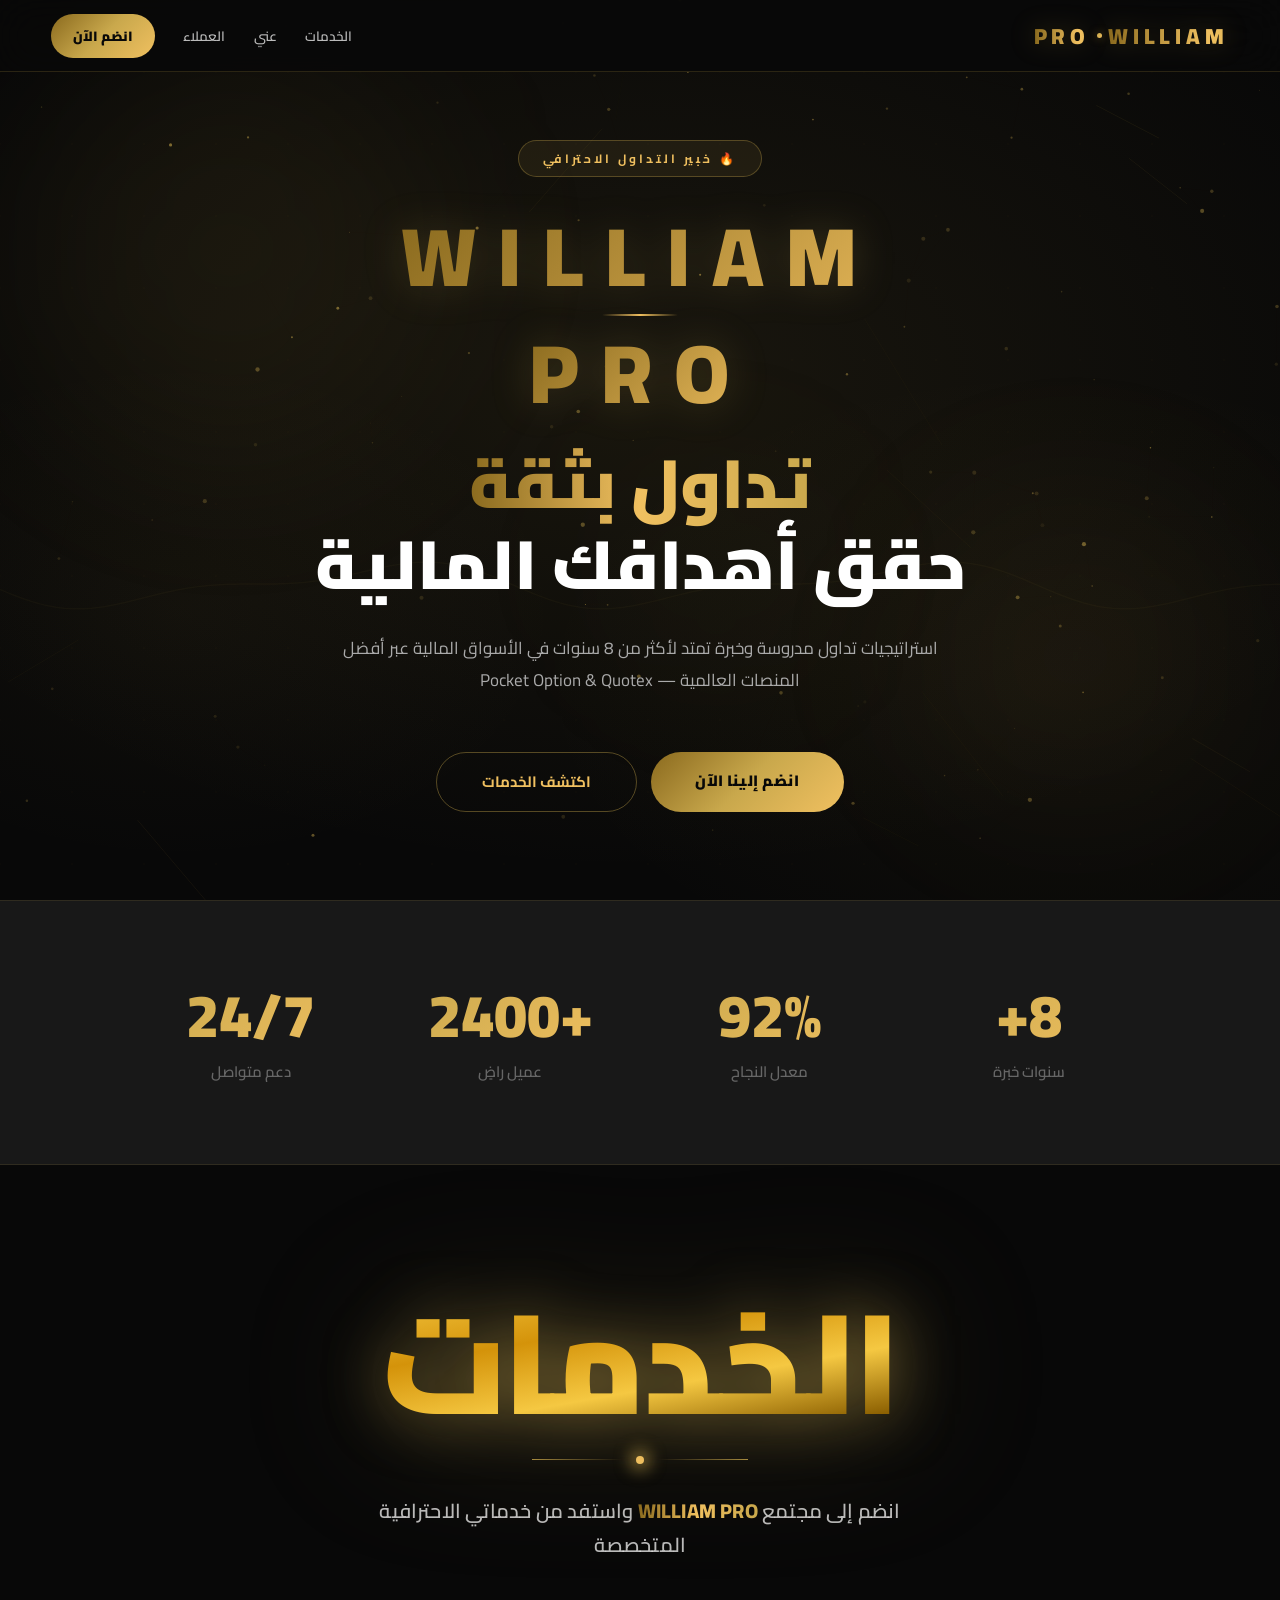
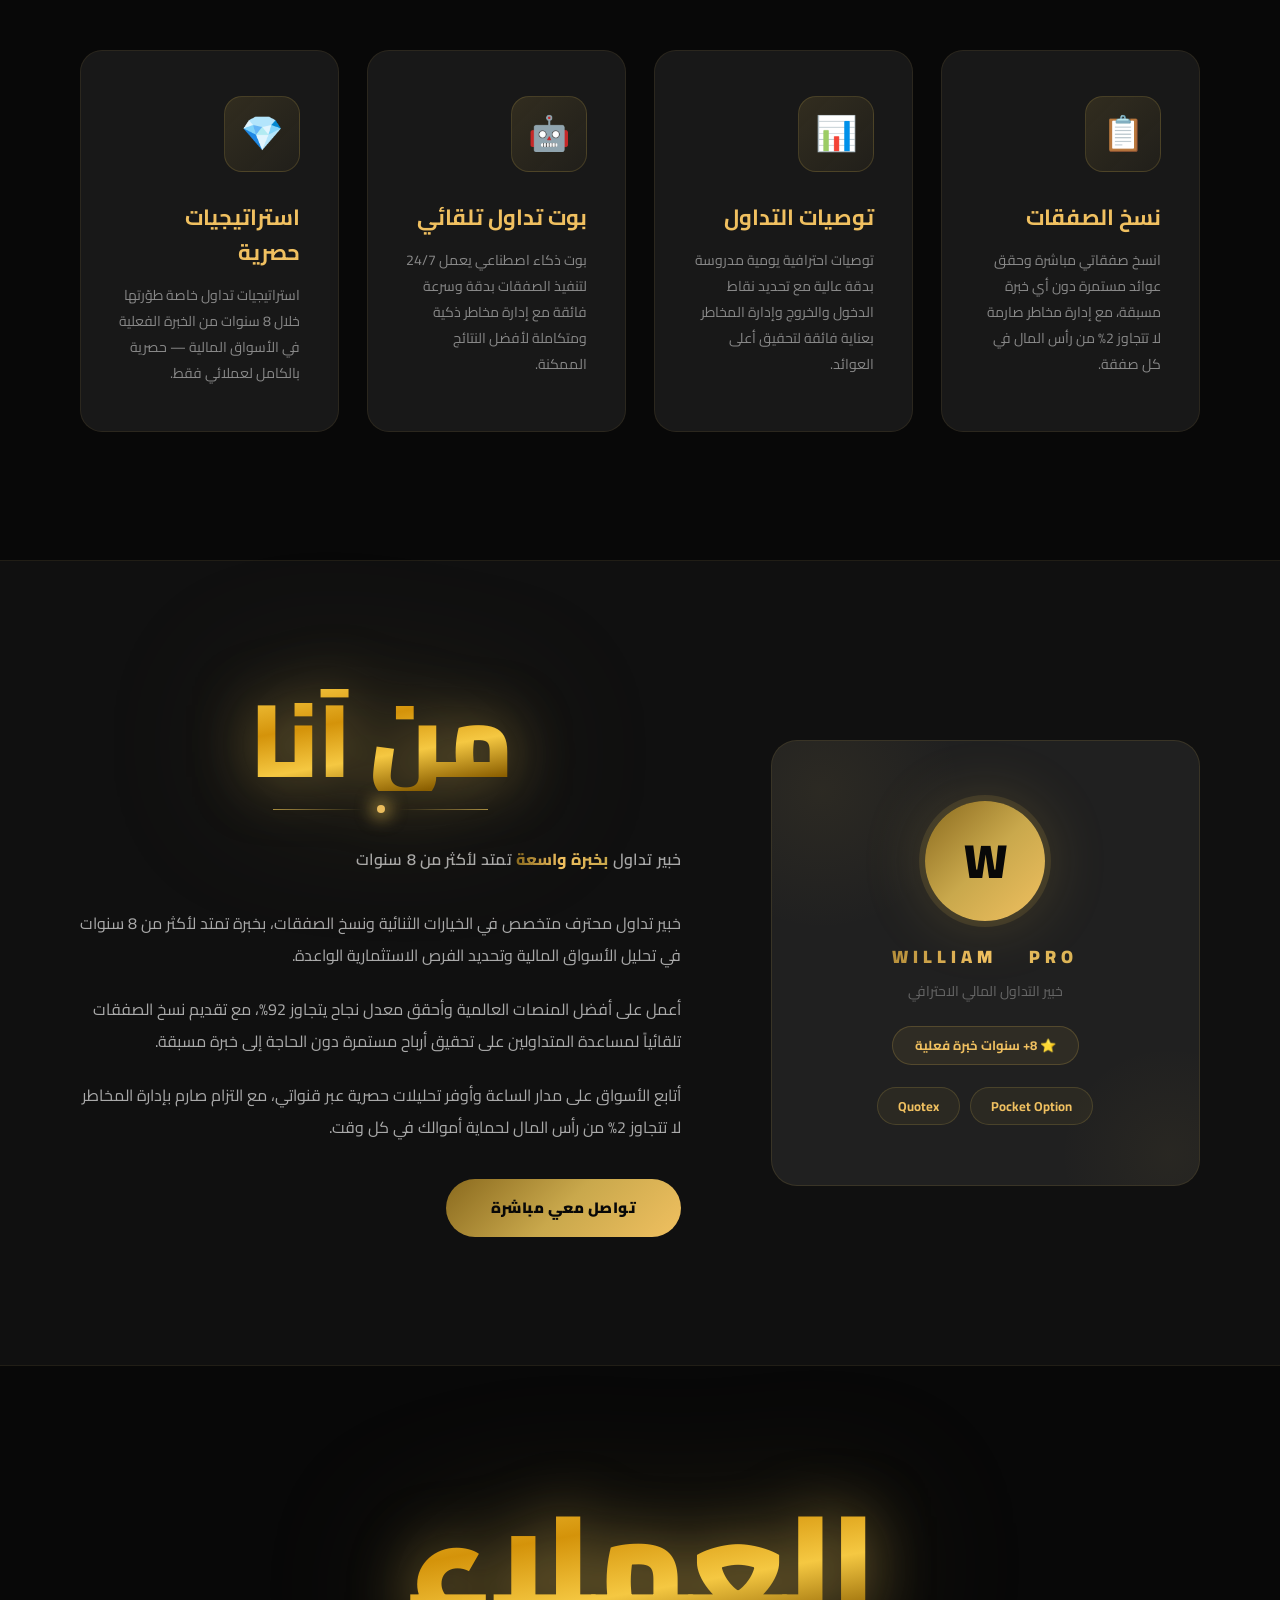
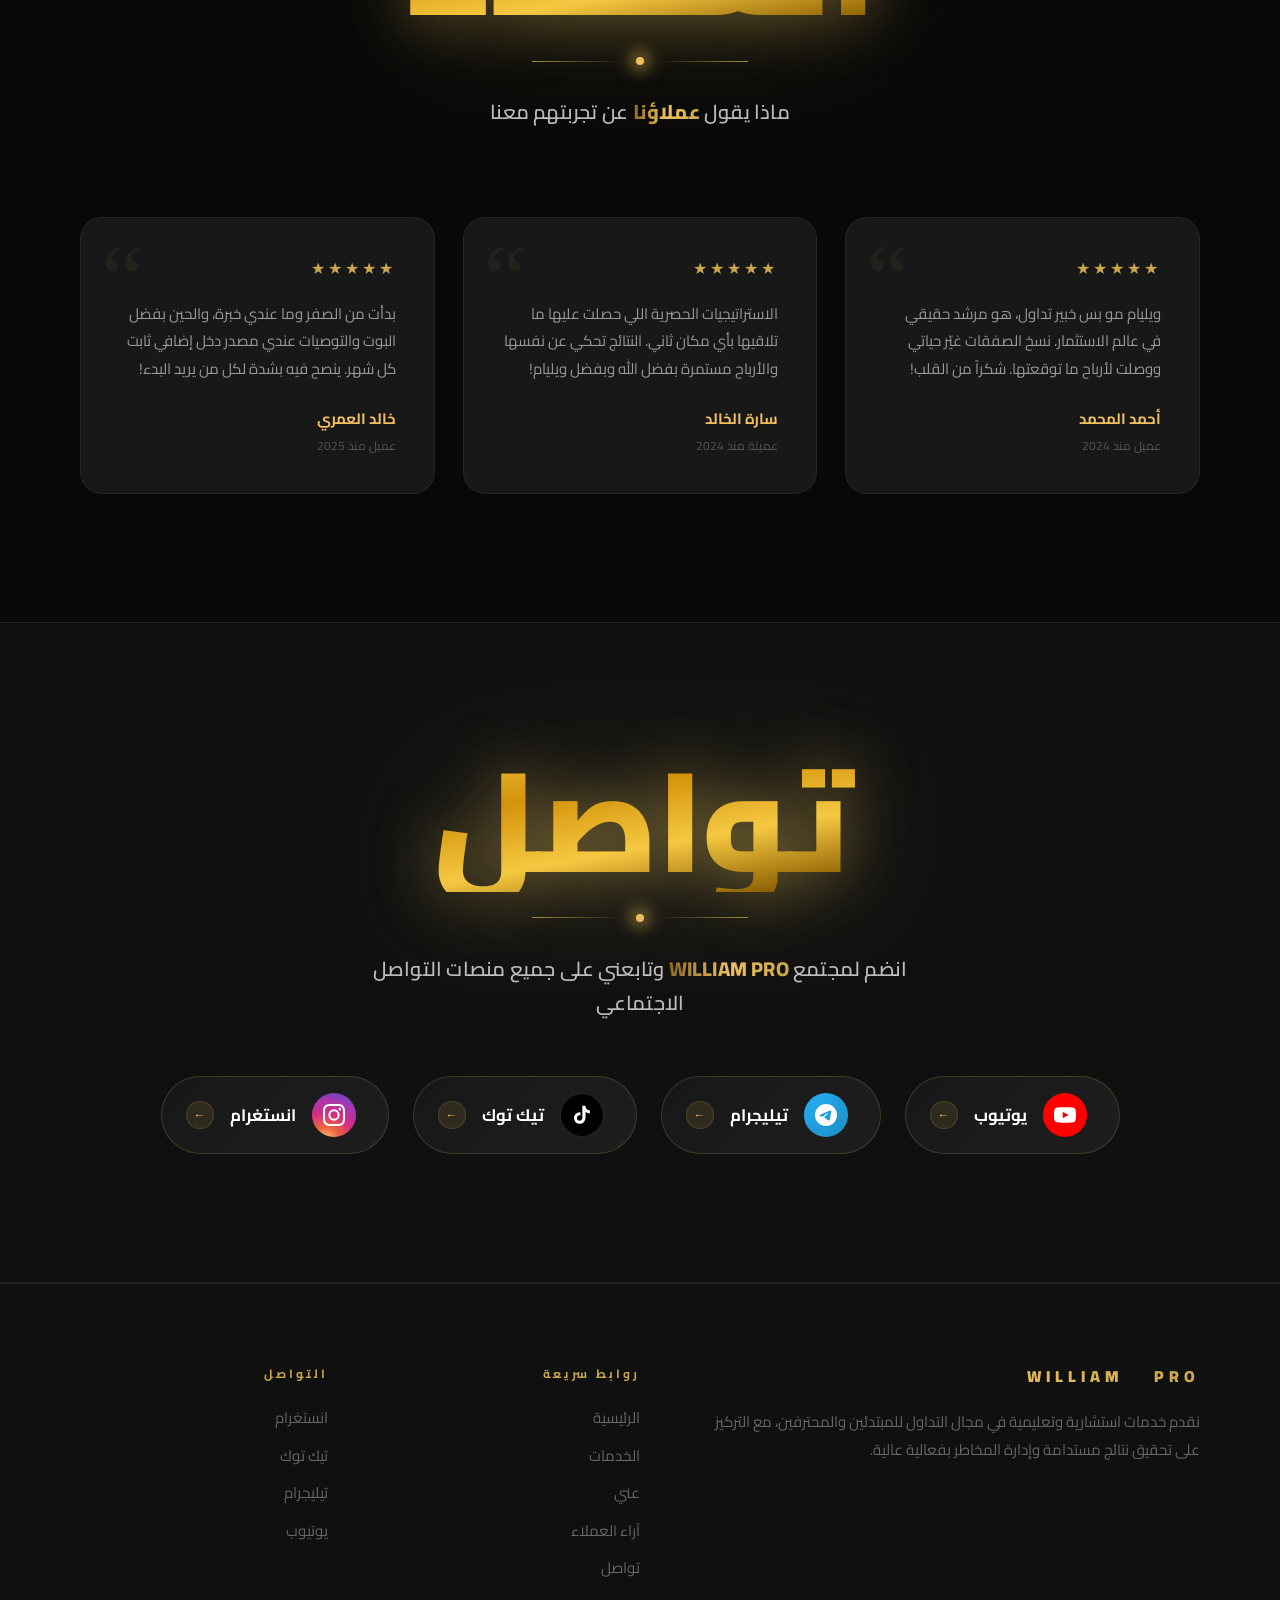
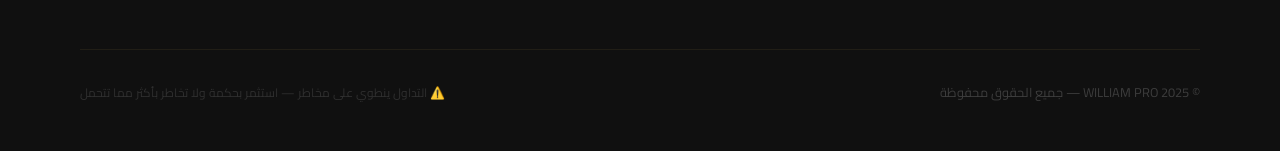
==== commit 0f2a9938: "Rename william-pro (3).html to index.html" ====
--- a/index.html
+++ b/index.html
@@ -255,6 +255,18 @@
   font-weight:900;line-height:1.18;
   margin-bottom:clamp(16px,2.5vw,28px);
   animation:fadeUp .9s ease .3s both;
+  /* No pseudo-elements, no extra decorations */
+  position:relative;
+}
+.hero-title::before,
+.hero-title::after{
+  display:none !important;
+  content:none !important;
+}
+.hero-title .gold-text::before,
+.hero-title .gold-text::after{
+  display:none !important;
+  content:none !important;
 }
 .hero-sub{
   font-size:clamp(14px,1.5vw,17px);
@@ -317,29 +329,104 @@
 ══════════════════════════════ */
 .sec{padding:clamp(80px,10vw,130px) clamp(16px,5vw,64px);}
 .sec-inner{max-width:1120px;margin:0 auto;}
-.sec-head{margin-bottom:clamp(44px,6vw,72px);}
-
-/* ── BIG section labels ── */
-.sec-tag{
-  display:inline-block;
-  color:var(--gold);font-size:12px;font-weight:700;
-  letter-spacing:5px;text-transform:uppercase;
-  margin-bottom:14px;
-}
+/* ══════════════════════════════
+   SECTION HEADERS — HUGE glowing gold like reference image
+══════════════════════════════ */
+.sec-head{
+  margin-bottom:clamp(52px,7vw,88px);
+  text-align:center;
+}
+.sec-head.align-right{ text-align:right; }
+
+/* ── GIANT display title (Arabic) ── */
+.sec-big-title{
+  display:block;
+  font-family:'Cairo',sans-serif;
+  font-size:clamp(72px,11vw,160px);
+  font-weight:900;
+  line-height:1.0;
+  letter-spacing:-.02em;
+  background:linear-gradient(
+    170deg,
+    #fff8dc 0%,
+    #f5c842 15%,
+    #d4930a 38%,
+    #f5c842 58%,
+    #8a5e00 78%,
+    #f0c060 100%
+  );
+  -webkit-background-clip:text;
+  -webkit-text-fill-color:transparent;
+  background-clip:text;
+  filter:
+    drop-shadow(0 0 30px rgba(201,168,76,.6))
+    drop-shadow(0 0 70px rgba(201,168,76,.25));
+  -webkit-font-smoothing:antialiased;
+  margin-bottom:clamp(14px,2vw,22px);
+}
+
+/* ── Gold separator with glowing dot ── */
+.sec-sep{
+  display:flex;
+  align-items:center;
+  justify-content:center;
+  gap:14px;
+  margin:0 auto clamp(18px,2.5vw,30px);
+}
+.sec-sep::before,
+.sec-sep::after{
+  content:'';
+  display:block;
+  height:1px;
+  width:clamp(50px,7vw,110px);
+  background:linear-gradient(90deg,transparent,rgba(201,168,76,.8));
+}
+.sec-sep::after{
+  background:linear-gradient(90deg,rgba(201,168,76,.8),transparent);
+}
+.sec-sep-dot{
+  width:8px;height:8px;
+  border-radius:50%;
+  background:var(--gold-l);
+  box-shadow:0 0 16px 6px rgba(201,168,76,.6);
+  flex-shrink:0;
+}
+/* Never let sec-sep appear inside hero */
+.hero .sec-sep{ display:none !important; }
+.hero .sec-sep-dot{ display:none !important; }
+
+/* ── Subtitle text ── */
+.sec-subtitle{
+  font-size:clamp(14px,1.6vw,20px);
+  font-weight:600;
+  color:rgba(255,255,255,.72);
+  letter-spacing:.01em;
+  max-width:600px;
+  margin:0 auto;
+  line-height:1.7;
+}
+.sec-subtitle .gold-text{
+  font-weight:800;
+}
+
+/* ── Sidebar title used in About section ── */
+.sec-tag{ display:none; }
 .sec-title{
-  font-size:clamp(34px,4.5vw,56px);   /* WAS 26-44px → NOW 34-56px */
-  font-weight:900;line-height:1.18;margin-bottom:16px;
+  font-size:clamp(26px,3.2vw,40px);
+  font-weight:900;line-height:1.2;
+  color:var(--white);margin-bottom:0;
 }
 .sec-line{
-  width:64px;height:4px;
+  display:block;height:3px;width:56px;
+  border-radius:3px;
   background:linear-gradient(90deg,var(--gold),var(--gold-l));
-  border-radius:4px;
-}
-.sec-line.center{margin:0 auto;}
+  margin-top:18px;
+}
+.sec-line.center{margin-left:auto;margin-right:auto;}
 .sec-desc{
   font-size:clamp(14px,1.4vw,17px);
   color:var(--gray);line-height:1.9;
-  max-width:600px;margin-top:16px;
+  max-width:600px;margin-top:20px;
 }
 .sec-desc.center{margin-left:auto;margin-right:auto;text-align:center;}
 
@@ -517,28 +604,71 @@
 }
 .contact-desc{
   font-size:clamp(14px,1.4vw,17px);color:var(--gray);line-height:1.9;
-  max-width:560px;margin:18px auto 52px;text-align:center;
+  max-width:560px;margin:28px auto 52px;text-align:center;
 }
 .social-grid{
-  display:flex;flex-wrap:wrap;gap:clamp(12px,1.6vw,22px);justify-content:center;
-}
+  display:flex;flex-wrap:wrap;gap:clamp(14px,2vw,24px);justify-content:center;
+}
+/* New social button with icon + label + arrow */
 .soc-btn{
-  display:flex;align-items:center;gap:12px;
-  background:var(--d2);
+  display:flex;align-items:center;gap:clamp(10px,1.5vw,16px);
+  background:linear-gradient(135deg,rgba(24,24,24,.95),rgba(32,32,32,.9));
+  border:1px solid rgba(201,168,76,.22);
+  border-radius:100px;
+  padding:clamp(12px,1.5vw,16px) clamp(20px,2.5vw,32px) clamp(12px,1.5vw,16px) clamp(16px,2vw,24px);
+  color:var(--white);font-family:'Cairo',sans-serif;
+  font-size:clamp(14px,1.3vw,17px);font-weight:700;
+  text-decoration:none;
+  position:relative;overflow:hidden;
+  transition:all .38s cubic-bezier(.165,.84,.44,1);
+  min-width:clamp(160px,18vw,200px);
+}
+.soc-btn::before{
+  content:'';position:absolute;inset:0;
+  background:linear-gradient(135deg,rgba(201,168,76,.08),transparent);
+  opacity:0;transition:opacity .38s;
+}
+.soc-btn:hover{
+  border-color:rgba(201,168,76,.55);
+  transform:translateY(-6px);
+  box-shadow:0 16px 44px rgba(201,168,76,.2),0 0 0 1px rgba(201,168,76,.15);
+}
+.soc-btn:hover::before{opacity:1;}
+/* Platform-specific glow colors on hover */
+.soc-btn.yt:hover{ box-shadow:0 16px 44px rgba(255,0,0,.2),0 0 0 1px rgba(255,80,80,.2); border-color:rgba(255,80,80,.4);}
+.soc-btn.tg:hover{ box-shadow:0 16px 44px rgba(39,174,245,.2),0 0 0 1px rgba(39,174,245,.2); border-color:rgba(39,174,245,.4);}
+.soc-btn.tt:hover{ box-shadow:0 16px 44px rgba(255,255,255,.12),0 0 0 1px rgba(255,255,255,.2); border-color:rgba(255,255,255,.3);}
+.soc-btn.ig:hover{ box-shadow:0 16px 44px rgba(225,48,108,.2),0 0 0 1px rgba(225,48,108,.2); border-color:rgba(225,48,108,.4);}
+
+.soc-ico-wrap{
+  width:clamp(36px,4vw,44px);height:clamp(36px,4vw,44px);
+  border-radius:50%;
+  display:flex;align-items:center;justify-content:center;
+  flex-shrink:0;
+  transition:transform .38s;
+}
+.soc-btn:hover .soc-ico-wrap{ transform:scale(1.12) rotate(-5deg); }
+.soc-ico-wrap svg{ width:clamp(18px,2.2vw,22px);height:clamp(18px,2.2vw,22px); }
+
+/* Icon backgrounds */
+.soc-btn.yt  .soc-ico-wrap{ background:#ff0000; }
+.soc-btn.tg  .soc-ico-wrap{ background:linear-gradient(135deg,#27AEF5,#1a8fc1); }
+.soc-btn.tt  .soc-ico-wrap{ background:#010101; border:1px solid rgba(255,255,255,.15); }
+.soc-btn.ig  .soc-ico-wrap{ background:radial-gradient(circle at 30% 110%,#ffdb8b 0%,#ee653d 25%,#d42e81 50%,#a237b6 75%,#3e5bc7 100%); }
+
+.soc-label{ flex:1; color:var(--white); }
+.soc-arrow{
+  width:28px;height:28px;border-radius:50%;
+  background:rgba(201,168,76,.12);
   border:1px solid rgba(201,168,76,.2);
-  border-radius:100px;
-  padding:clamp(13px,1.6vw,17px) clamp(24px,3vw,38px);
-  color:var(--gold-l);font-family:'Cairo',sans-serif;
-  font-size:clamp(13px,1.3vw,16px);font-weight:700;
-  text-decoration:none;
-  transition:all .35s cubic-bezier(.165,.84,.44,1);
-}
-.soc-btn:hover{
-  background:rgba(201,168,76,.09);border-color:var(--gold);
-  transform:translateY(-7px);
-  box-shadow:0 18px 44px rgba(201,168,76,.18);
-}
-.soc-ico{font-size:clamp(18px,2vw,24px);}
+  display:flex;align-items:center;justify-content:center;
+  flex-shrink:0;font-size:12px;color:var(--gold-l);
+  transition:all .38s;
+}
+.soc-btn:hover .soc-arrow{
+  background:rgba(201,168,76,.25);
+  transform:translateX(-4px);
+}
 
 /* ══════════════════════════════
    FOOTER
@@ -651,7 +781,7 @@
       </div>
     </div>
     <h1 class="hero-title">
-      <span class="gold-text">تداول بثقة،</span><br>حقق أهدافك المالية
+      <span class="gold-text">تداول بثقة</span><br>حقق أهدافك المالية
     </h1>
     <p class="hero-sub">
       استراتيجيات تداول مدروسة وخبرة تمتد لأكثر من 8 سنوات في الأسواق المالية عبر أفضل المنصات العالمية — Pocket Option &amp; Quotex
@@ -677,9 +807,9 @@
 <section class="sec" id="services">
   <div class="sec-inner">
     <div class="sec-head reveal">
-      <div class="sec-tag">خدماتي</div>
-      <h2 class="sec-title">خدماتي <span class="gold-text">المتخصصة</span></h2>
-      <div class="sec-line"></div>
+      <h2 class="sec-big-title">الخدمات</h2>
+      <div class="sec-sep"><span class="sec-sep-dot"></span></div>
+      <p class="sec-subtitle">انضم إلى مجتمع <span class="gold-text">WILLIAM PRO</span> واستفد من خدماتي الاحترافية المتخصصة</p>
     </div>
     <div class="services-grid">
       <div class="svc-card reveal">
@@ -722,9 +852,9 @@
           </div>
         </div>
         <div class="about-text reveal right">
-          <div class="sec-tag">من أنا</div>
-          <h2 class="sec-title">خبير تداول <span class="gold-text">بخبرة واسعة</span></h2>
-          <div class="sec-line" style="margin-bottom:34px;"></div>
+          <h2 class="sec-big-title" style="font-size:clamp(56px,8vw,110px);text-align:center;margin-bottom:14px;">من أنا</h2>
+          <div class="sec-sep" style="justify-content:center;"><span class="sec-sep-dot"></span></div>
+          <p class="sec-subtitle" style="text-align:right;margin:20px 0 32px;max-width:100%;">خبير تداول <span class="gold-text">بخبرة واسعة</span> تمتد لأكثر من 8 سنوات</p>
           <p>خبير تداول محترف متخصص في الخيارات الثنائية ونسخ الصفقات، بخبرة تمتد لأكثر من 8 سنوات في تحليل الأسواق المالية وتحديد الفرص الاستثمارية الواعدة.</p>
           <p>أعمل على أفضل المنصات العالمية وأحقق معدل نجاح يتجاوز 92%، مع تقديم نسخ الصفقات تلقائياً لمساعدة المتداولين على تحقيق أرباح مستمرة دون الحاجة إلى خبرة مسبقة.</p>
           <p>أتابع الأسواق على مدار الساعة وأوفر تحليلات حصرية عبر قنواتي، مع التزام صارم بإدارة المخاطر لا تتجاوز 2% من رأس المال لحماية أموالك في كل وقت.</p>
@@ -738,10 +868,10 @@
 <!-- ═══ TESTIMONIALS ═══ -->
 <section class="sec" id="testimonials">
   <div class="sec-inner">
-    <div class="sec-head reveal" style="text-align:center;">
-      <div class="sec-tag">العملاء</div>
-      <h2 class="sec-title">ماذا يقول <span class="gold-text">عملاؤنا</span></h2>
-      <div class="sec-line center"></div>
+    <div class="sec-head reveal">
+      <h2 class="sec-big-title">العملاء</h2>
+      <div class="sec-sep"><span class="sec-sep-dot"></span></div>
+      <p class="sec-subtitle">ماذا يقول <span class="gold-text">عملاؤنا</span> عن تجربتهم معنا</p>
     </div>
     <div class="testi-grid">
       <div class="testi-card reveal">
@@ -771,23 +901,50 @@
   <section class="sec">
     <div class="sec-inner" style="text-align:center;">
       <div class="reveal">
-        <div class="sec-tag">تواصل</div>
-        <h2 class="sec-title">انضم لمجتمع <span class="gold-text">WILLIAM PRO</span></h2>
-        <div class="sec-line center"></div>
-        <p class="contact-desc">تابعني على منصات التواصل الاجتماعي للحصول على أحدث التحليلات والتوصيات اليومية والاستفادة من المحتوى الحصري المجاني</p>
+        <h2 class="sec-big-title">تواصل</h2>
+        <div class="sec-sep"><span class="sec-sep-dot"></span></div>
+        <p class="sec-subtitle">انضم لمجتمع <span class="gold-text">WILLIAM PRO</span> وتابعني على جميع منصات التواصل الاجتماعي</p>
       </div>
-      <div class="social-grid reveal">
-        <a class="soc-btn" href="https://youtube.com/@wproo_5?si=Vtdt3jMx1uwLoNUk" target="_blank" rel="noopener">
-          <span class="soc-ico">▶</span> يوتيوب
+      <div class="social-grid reveal" style="margin-top:clamp(36px,5vw,56px);">
+        <!-- YouTube -->
+        <a class="soc-btn yt" href="https://youtube.com/@wproo_5?si=Vtdt3jMx1uwLoNUk" target="_blank" rel="noopener">
+          <span class="soc-ico-wrap">
+            <svg viewBox="0 0 24 24" fill="white" xmlns="http://www.w3.org/2000/svg">
+              <path d="M23.498 6.186a3.016 3.016 0 0 0-2.122-2.136C19.505 3.545 12 3.545 12 3.545s-7.505 0-9.377.505A3.017 3.017 0 0 0 .502 6.186C0 8.07 0 12 0 12s0 3.93.502 5.814a3.016 3.016 0 0 0 2.122 2.136c1.871.505 9.376.505 9.376.505s7.505 0 9.377-.505a3.015 3.015 0 0 0 2.122-2.136C24 15.93 24 12 24 12s0-3.93-.502-5.814zM9.545 15.568V8.432L15.818 12l-6.273 3.568z"/>
+            </svg>
+          </span>
+          <span class="soc-label">يوتيوب</span>
+          <span class="soc-arrow">←</span>
         </a>
-        <a class="soc-btn" href="https://t.me/wprooo_5" target="_blank" rel="noopener">
-          <span class="soc-ico">✈</span> تيليجرام
+        <!-- Telegram -->
+        <a class="soc-btn tg" href="https://t.me/wprooo_5" target="_blank" rel="noopener">
+          <span class="soc-ico-wrap">
+            <svg viewBox="0 0 24 24" fill="white" xmlns="http://www.w3.org/2000/svg">
+              <path d="M11.944 0A12 12 0 0 0 0 12a12 12 0 0 0 12 12 12 12 0 0 0 12-12A12 12 0 0 0 12 0a12 12 0 0 0-.056 0zm4.962 7.224c.1-.002.321.023.465.14a.506.506 0 0 1 .171.325c.016.093.036.306.02.472-.18 1.898-.962 6.502-1.36 8.627-.168.9-.499 1.201-.82 1.23-.696.065-1.225-.46-1.9-.902-1.056-.693-1.653-1.124-2.678-1.8-1.185-.78-.417-1.21.258-1.91.177-.184 3.247-2.977 3.307-3.23.007-.032.014-.15-.056-.212s-.174-.041-.249-.024c-.106.024-1.793 1.14-5.061 3.345-.48.33-.913.49-1.302.48-.428-.008-1.252-.241-1.865-.44-.752-.245-1.349-.374-1.297-.789.027-.216.325-.437.893-.663 3.498-1.524 5.83-2.529 6.998-3.014 3.332-1.386 4.025-1.627 4.476-1.635z"/>
+            </svg>
+          </span>
+          <span class="soc-label">تيليجرام</span>
+          <span class="soc-arrow">←</span>
         </a>
-        <a class="soc-btn" href="https://www.tiktok.com/@wproo_5" target="_blank" rel="noopener">
-          <span class="soc-ico">♪</span> تيك توك
+        <!-- TikTok -->
+        <a class="soc-btn tt" href="https://www.tiktok.com/@wproo_5" target="_blank" rel="noopener">
+          <span class="soc-ico-wrap">
+            <svg viewBox="0 0 24 24" fill="white" xmlns="http://www.w3.org/2000/svg">
+              <path d="M19.59 6.69a4.83 4.83 0 0 1-3.77-4.25V2h-3.45v13.67a2.89 2.89 0 0 1-2.88 2.5 2.89 2.89 0 0 1-2.89-2.89 2.89 2.89 0 0 1 2.89-2.89c.28 0 .54.04.79.1V9.01a6.33 6.33 0 0 0-.79-.05 6.34 6.34 0 0 0-6.34 6.34 6.34 6.34 0 0 0 6.34 6.34 6.34 6.34 0 0 0 6.33-6.34V8.73a8.16 8.16 0 0 0 4.77 1.52V6.79a4.85 4.85 0 0 1-1-.1z"/>
+            </svg>
+          </span>
+          <span class="soc-label">تيك توك</span>
+          <span class="soc-arrow">←</span>
         </a>
-        <a class="soc-btn" href="https://www.instagram.com/wproo_5" target="_blank" rel="noopener">
-          <span class="soc-ico">◉</span> انستغرام
+        <!-- Instagram -->
+        <a class="soc-btn ig" href="https://www.instagram.com/wproo_5" target="_blank" rel="noopener">
+          <span class="soc-ico-wrap">
+            <svg viewBox="0 0 24 24" fill="white" xmlns="http://www.w3.org/2000/svg">
+              <path d="M12 2.163c3.204 0 3.584.012 4.85.07 3.252.148 4.771 1.691 4.919 4.919.058 1.265.069 1.645.069 4.849 0 3.205-.012 3.584-.069 4.849-.149 3.225-1.664 4.771-4.919 4.919-1.266.058-1.644.07-4.85.07-3.204 0-3.584-.012-4.849-.07-3.26-.149-4.771-1.699-4.919-4.92-.058-1.265-.07-1.644-.07-4.849 0-3.204.013-3.583.07-4.849.149-3.227 1.664-4.771 4.919-4.919 1.266-.057 1.645-.069 4.849-.069zM12 0C8.741 0 8.333.014 7.053.072 2.695.272.273 2.69.073 7.052.014 8.333 0 8.741 0 12c0 3.259.014 3.668.072 4.948.2 4.358 2.618 6.78 6.98 6.98C8.333 23.986 8.741 24 12 24c3.259 0 3.668-.014 4.948-.072 4.354-.2 6.782-2.618 6.979-6.98.059-1.28.073-1.689.073-4.948 0-3.259-.014-3.667-.072-4.947-.196-4.354-2.617-6.78-6.979-6.98C15.668.014 15.259 0 12 0zm0 5.838a6.162 6.162 0 1 0 0 12.324 6.162 6.162 0 0 0 0-12.324zM12 16a4 4 0 1 1 0-8 4 4 0 0 1 0 8zm6.406-11.845a1.44 1.44 0 1 0 0 2.881 1.44 1.44 0 0 0 0-2.881z"/>
+            </svg>
+          </span>
+          <span class="soc-label">انستغرام</span>
+          <span class="soc-arrow">←</span>
         </a>
       </div>
     </div>
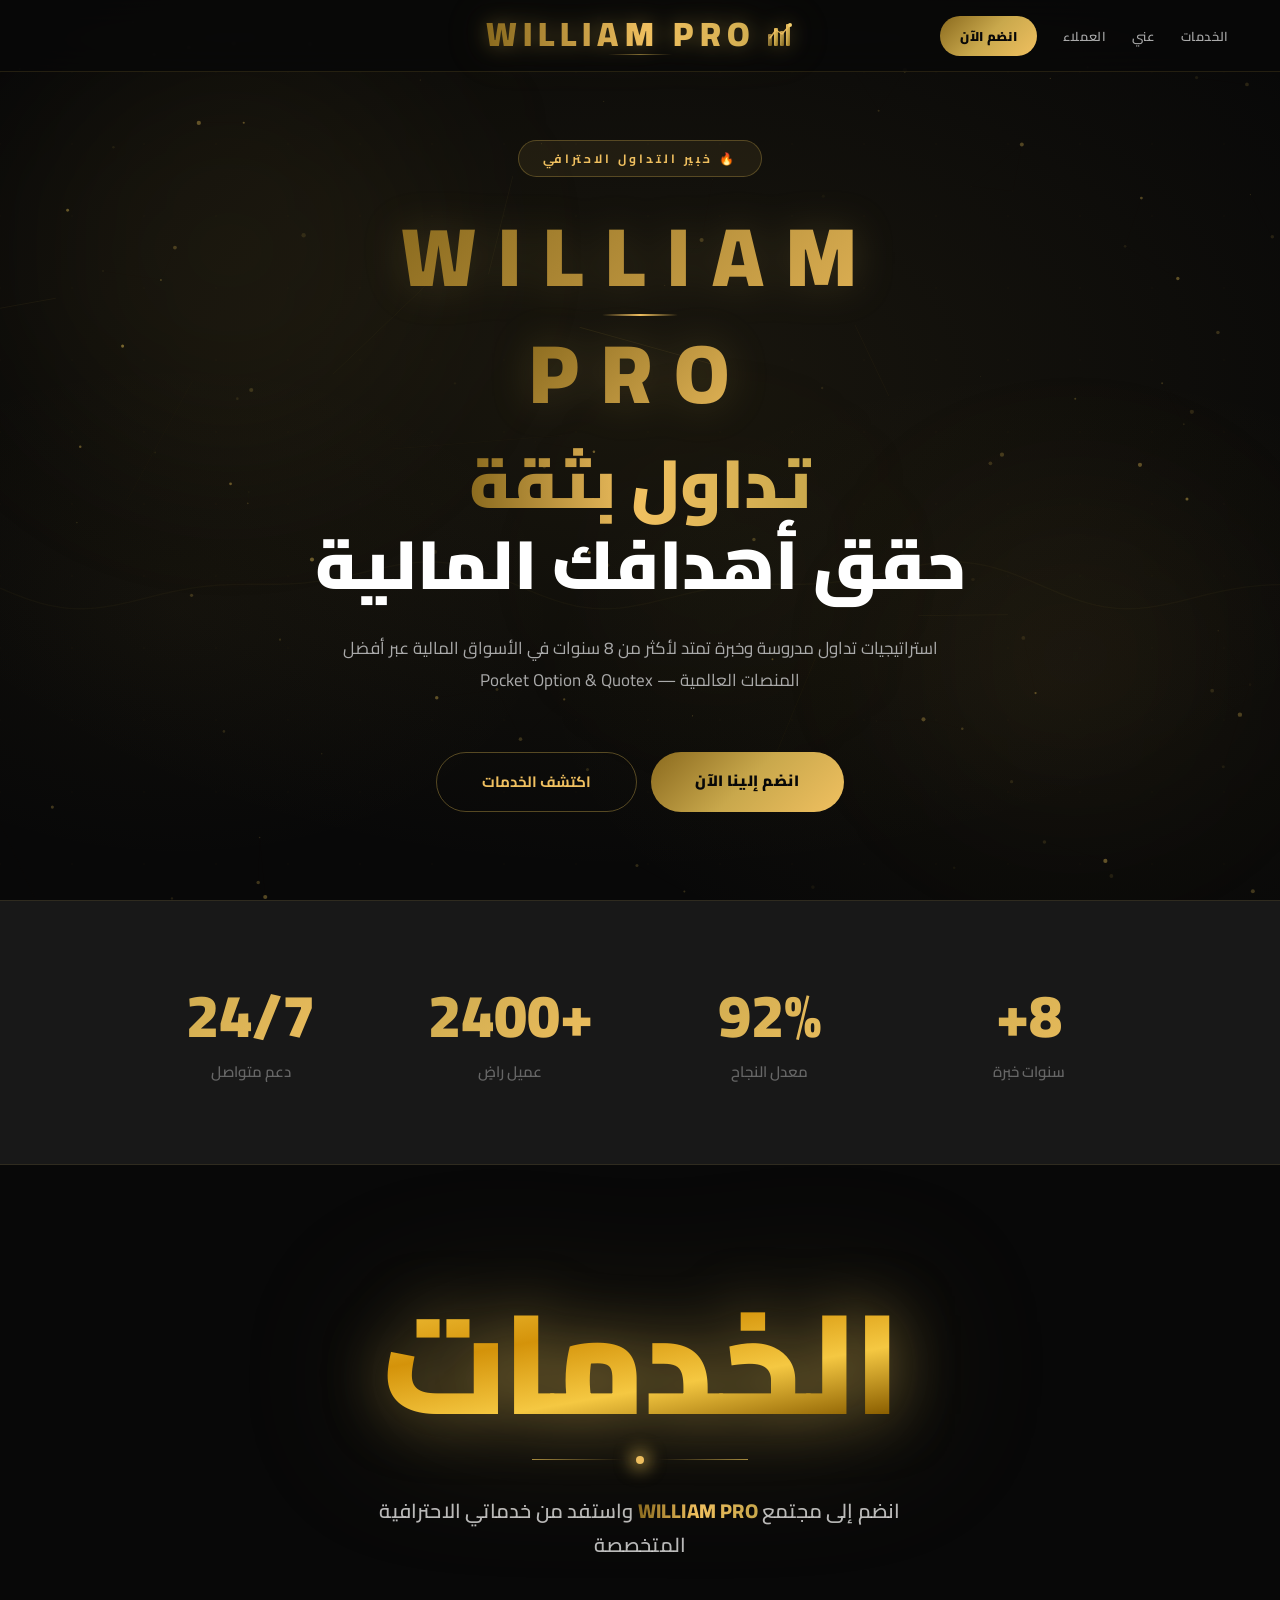
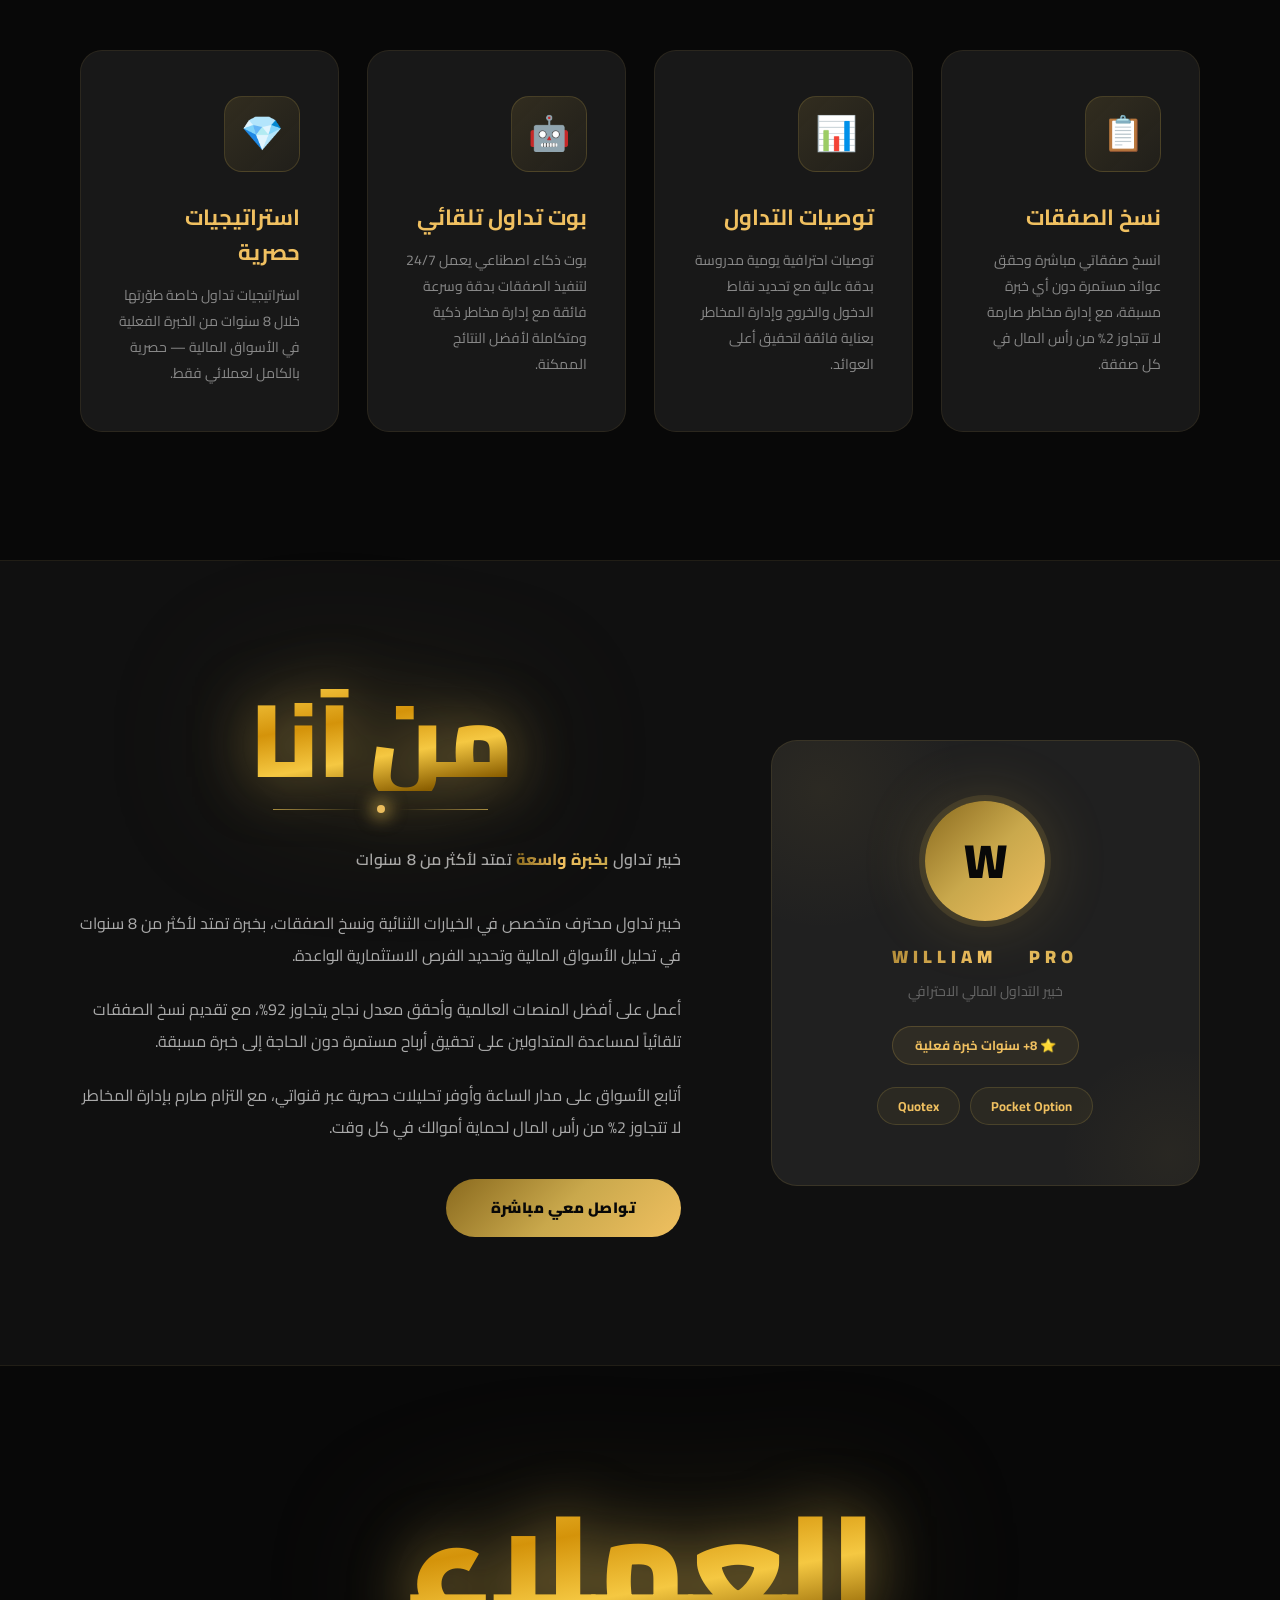
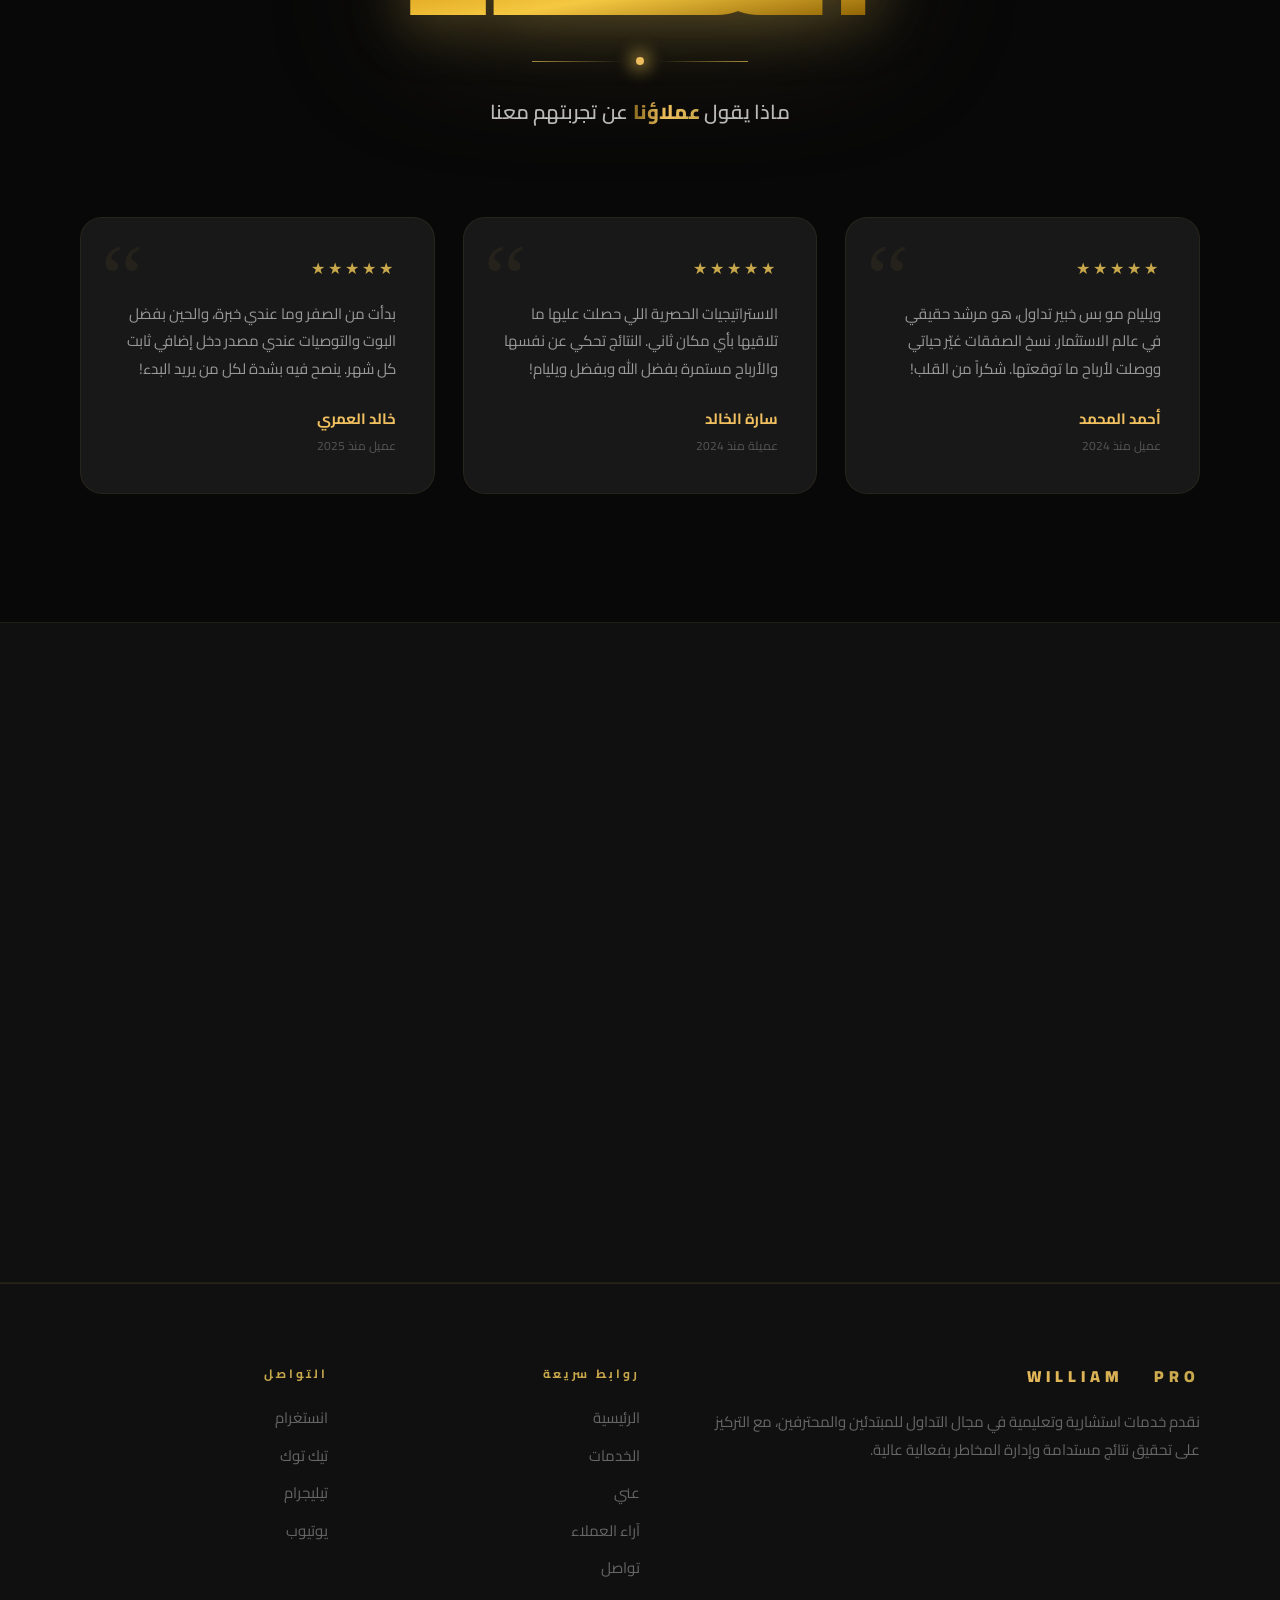
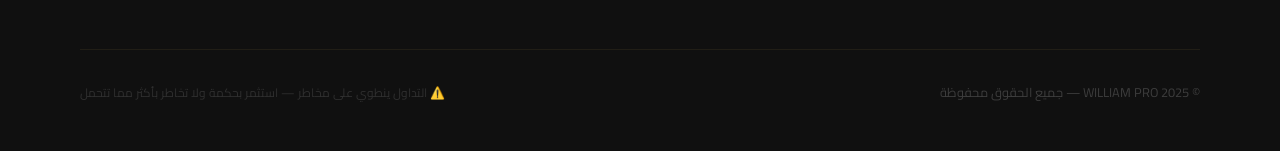
==== commit eede2c09: "Rename william-pro (4).html to index.html" ====
--- a/index.html
+++ b/index.html
@@ -44,78 +44,128 @@
 .reveal.visible{opacity:1;transform:translate(0,0);}
 
 /* ══════════════════════════════
-   NAV
+   NAV — centered premium logo
 ══════════════════════════════ */
 nav{
   position:fixed;top:0;left:0;right:0;
   height:var(--nav-h);z-index:900;
-  background:rgba(8,8,8,.88);
-  border-bottom:1px solid rgba(201,168,76,.18);
-  backdrop-filter:blur(20px);
-  display:flex;align-items:center;justify-content:space-between;
-  padding:0 clamp(16px,4vw,64px);
+  background:rgba(8,8,8,.9);
+  border-bottom:1px solid rgba(201,168,76,.15);
+  backdrop-filter:blur(24px);
+  display:grid;
+  grid-template-columns:1fr auto 1fr;
+  align-items:center;
+  padding:0 clamp(16px,4vw,56px);
   transition:background .35s,box-shadow .35s;
 }
 nav.solid{
-  background:rgba(8,8,8,.98);
-  box-shadow:0 4px 32px rgba(0,0,0,.6);
-}
-
-/* ── NAV LOGO: bold, large, perfectly spaced ── */
-.nav-logo{
-  text-decoration:none;
-  white-space:nowrap;
-  display:flex;
-  align-items:center;
-  gap:0;
-}
-.nav-logo-text{
-  font-family:'Cairo',sans-serif;
-  font-size:clamp(15px,1.8vw,22px);
-  font-weight:900;
-  letter-spacing:0.22em;
-  background:linear-gradient(90deg,var(--gold-d) 0%,var(--gold-l) 40%,var(--gold) 70%,var(--gold-l) 100%);
-  background-size:200% auto;
-  -webkit-background-clip:text;-webkit-text-fill-color:transparent;background-clip:text;
-  animation:shimmerLogo 5s ease 1s infinite;
-  text-transform:uppercase;
-  line-height:1;
-  /* Glow effect */
-  filter:drop-shadow(0 0 12px rgba(201,168,76,.25));
-}
-/* The dot/separator between WILLIAM and PRO */
-.nav-logo-sep{
-  display:inline-block;
-  width:5px;height:5px;
-  background:linear-gradient(135deg,var(--gold),var(--gold-l));
-  border-radius:50%;
-  margin:0 0.4em;
-  flex-shrink:0;
-  align-self:center;
-  box-shadow:0 0 8px rgba(201,168,76,.5);
-}
-@keyframes shimmerLogo{0%,100%{background-position:0% center;}50%{background-position:100% center;}}
-
-.nav-links{
+  background:rgba(8,8,8,.99);
+  box-shadow:0 2px 40px rgba(0,0,0,.7);
+}
+
+/* ── LEFT: nav links ── */
+.nav-left{
   display:flex;align-items:center;
-  gap:clamp(14px,2.2vw,32px);
+  gap:clamp(12px,2vw,28px);
   list-style:none;
-}
-.nav-links a{
-  color:#bbbbbb;text-decoration:none;
-  font-size:clamp(12px,1.05vw,14px);font-weight:600;
+  justify-content:flex-start;
+}
+.nav-left a{
+  color:#aaaaaa;text-decoration:none;
+  font-size:clamp(12px,1vw,14px);font-weight:600;
+  letter-spacing:.03em;
   transition:color .25s;white-space:nowrap;
 }
-.nav-links a:hover{color:var(--gold-l);}
+.nav-left a:hover{color:var(--gold-l);}
 .nav-btn{
   background:linear-gradient(135deg,var(--gold-d),var(--gold),var(--gold-l));
   color:#080808!important;font-weight:900!important;
-  padding:9px 22px;border-radius:100px;
+  padding:8px 20px;border-radius:100px;
+  font-size:clamp(12px,1vw,13px)!important;
   transition:box-shadow .3s,transform .3s!important;
+  letter-spacing:.03em;
 }
 .nav-btn:hover{
-  box-shadow:0 8px 28px rgba(201,168,76,.45)!important;
+  box-shadow:0 6px 24px rgba(201,168,76,.5)!important;
   transform:translateY(-2px)!important;
+  color:#080808!important;
+}
+
+/* ── CENTER: premium logo ── */
+.nav-logo{
+  text-decoration:none;
+  display:flex;flex-direction:column;
+  align-items:center;justify-content:center;
+  gap:0;
+  position:relative;
+  cursor:pointer;
+  padding:4px 16px;
+  /* Subtle background pill */
+  border-radius:100px;
+  transition:all .35s;
+}
+.nav-logo:hover .nav-logo-main{
+  filter:
+    drop-shadow(0 0 18px rgba(201,168,76,.7))
+    drop-shadow(0 0 40px rgba(201,168,76,.35));
+}
+
+/* Main brand name row */
+.nav-logo-main{
+  display:flex;align-items:center;gap:10px;
+  transition:filter .35s;
+  filter:
+    drop-shadow(0 0 10px rgba(201,168,76,.35))
+    drop-shadow(0 0 24px rgba(201,168,76,.15));
+}
+
+/* Icon — trading chart SVG */
+.nav-logo-icon{
+  width:clamp(22px,2.4vw,28px);
+  height:clamp(22px,2.4vw,28px);
+  flex-shrink:0;
+}
+
+/* WILLIAM PRO text */
+.nav-logo-text{
+  font-family:'Cairo',sans-serif;
+  font-size:clamp(22px,2.8vw,34px);
+  font-weight:900;
+  letter-spacing:0.18em;
+  line-height:1;
+  text-transform:uppercase;
+  background:linear-gradient(
+    90deg,
+    #8a6a1e 0%,
+    #f0c060 30%,
+    #c9a84c 55%,
+    #f5d070 75%,
+    #8a6a1e 100%
+  );
+  background-size:200% auto;
+  -webkit-background-clip:text;
+  -webkit-text-fill-color:transparent;
+  background-clip:text;
+  animation:shimmerLogo 4s ease infinite;
+}
+@keyframes shimmerLogo{
+  0%{background-position:0% center;}
+  50%{background-position:100% center;}
+  100%{background-position:0% center;}
+}
+
+/* Thin separator line under name */
+.nav-logo-underline{
+  display:block;
+  width:clamp(40px,5vw,64px);
+  height:1px;
+  background:linear-gradient(90deg,transparent,rgba(201,168,76,.6),transparent);
+  margin-top:3px;
+}
+
+/* ── RIGHT: burger (mobile only) ── */
+.nav-right{
+  display:flex;justify-content:flex-end;align-items:center;
 }
 .burger{
   display:none;flex-direction:column;gap:5px;
@@ -128,6 +178,8 @@
 .burger.open span:nth-child(1){transform:translateY(7px) rotate(45deg);}
 .burger.open span:nth-child(2){opacity:0;}
 .burger.open span:nth-child(3){transform:translateY(-7px) rotate(-45deg);}
+
+@keyframes shimmerLogo{0%,100%{background-position:0% center;}50%{background-position:100% center;}}
 
 .mob-menu{
   display:none;position:fixed;
@@ -718,8 +770,11 @@
   .footer-inner{grid-template-columns:1fr 1fr;}
 }
 @media(max-width:680px){
-  .nav-links{display:none;}
+  .nav-left{display:none;}
   .burger{display:flex;}
+  nav{grid-template-columns:auto 1fr auto;}
+  .nav-logo{order:2;margin:0 auto;}
+  .nav-right{order:3;}
   .footer-inner{grid-template-columns:1fr;}
   .footer-bottom{flex-direction:column;text-align:center;}
 }
@@ -736,20 +791,49 @@
 
 <!-- ═══ NAV ═══ -->
 <nav id="nav">
-  <a class="nav-logo" href="#">
-    <span class="nav-logo-text">WILLIAM</span>
-    <span class="nav-logo-sep"></span>
-    <span class="nav-logo-text">PRO</span>
-  </a>
-  <ul class="nav-links">
+
+  <!-- LEFT: nav links -->
+  <ul class="nav-left">
     <li><a href="#services">الخدمات</a></li>
     <li><a href="#about">عني</a></li>
     <li><a href="#testimonials">العملاء</a></li>
     <li><a href="#contact" class="nav-btn">انضم الآن</a></li>
   </ul>
-  <div class="burger" id="burger" onclick="toggleMenu()">
-    <span></span><span></span><span></span>
+
+  <!-- CENTER: premium brand logo -->
+  <a class="nav-logo" href="#">
+    <div class="nav-logo-main">
+      <!-- Trading chart icon -->
+      <svg class="nav-logo-icon" viewBox="0 0 28 28" fill="none" xmlns="http://www.w3.org/2000/svg">
+        <defs>
+          <linearGradient id="iconGrad" x1="0%" y1="0%" x2="100%" y2="100%">
+            <stop offset="0%" stop-color="#f0c060"/>
+            <stop offset="50%" stop-color="#c9a84c"/>
+            <stop offset="100%" stop-color="#8a6a1e"/>
+          </linearGradient>
+        </defs>
+        <!-- Bar chart bars -->
+        <rect x="2" y="14" width="4" height="12" rx="1" fill="url(#iconGrad)" opacity=".7"/>
+        <rect x="8" y="8"  width="4" height="18" rx="1" fill="url(#iconGrad)"/>
+        <rect x="14" y="11" width="4" height="15" rx="1" fill="url(#iconGrad)" opacity=".85"/>
+        <rect x="20" y="4"  width="4" height="22" rx="1" fill="url(#iconGrad)"/>
+        <!-- Trend line -->
+        <polyline points="4,18 10,10 16,14 24,5" stroke="#f0c060" stroke-width="1.5" stroke-linecap="round" stroke-linejoin="round" fill="none" opacity=".9"/>
+        <!-- Dot at peak -->
+        <circle cx="24" cy="5" r="2" fill="#f5d070"/>
+      </svg>
+      <span class="nav-logo-text">WILLIAM PRO</span>
+    </div>
+    <span class="nav-logo-underline"></span>
+  </a>
+
+  <!-- RIGHT: burger (mobile) -->
+  <div class="nav-right">
+    <div class="burger" id="burger" onclick="toggleMenu()">
+      <span></span><span></span><span></span>
+    </div>
   </div>
+
 </nav>
 
 <div class="mob-menu" id="mobMenu">
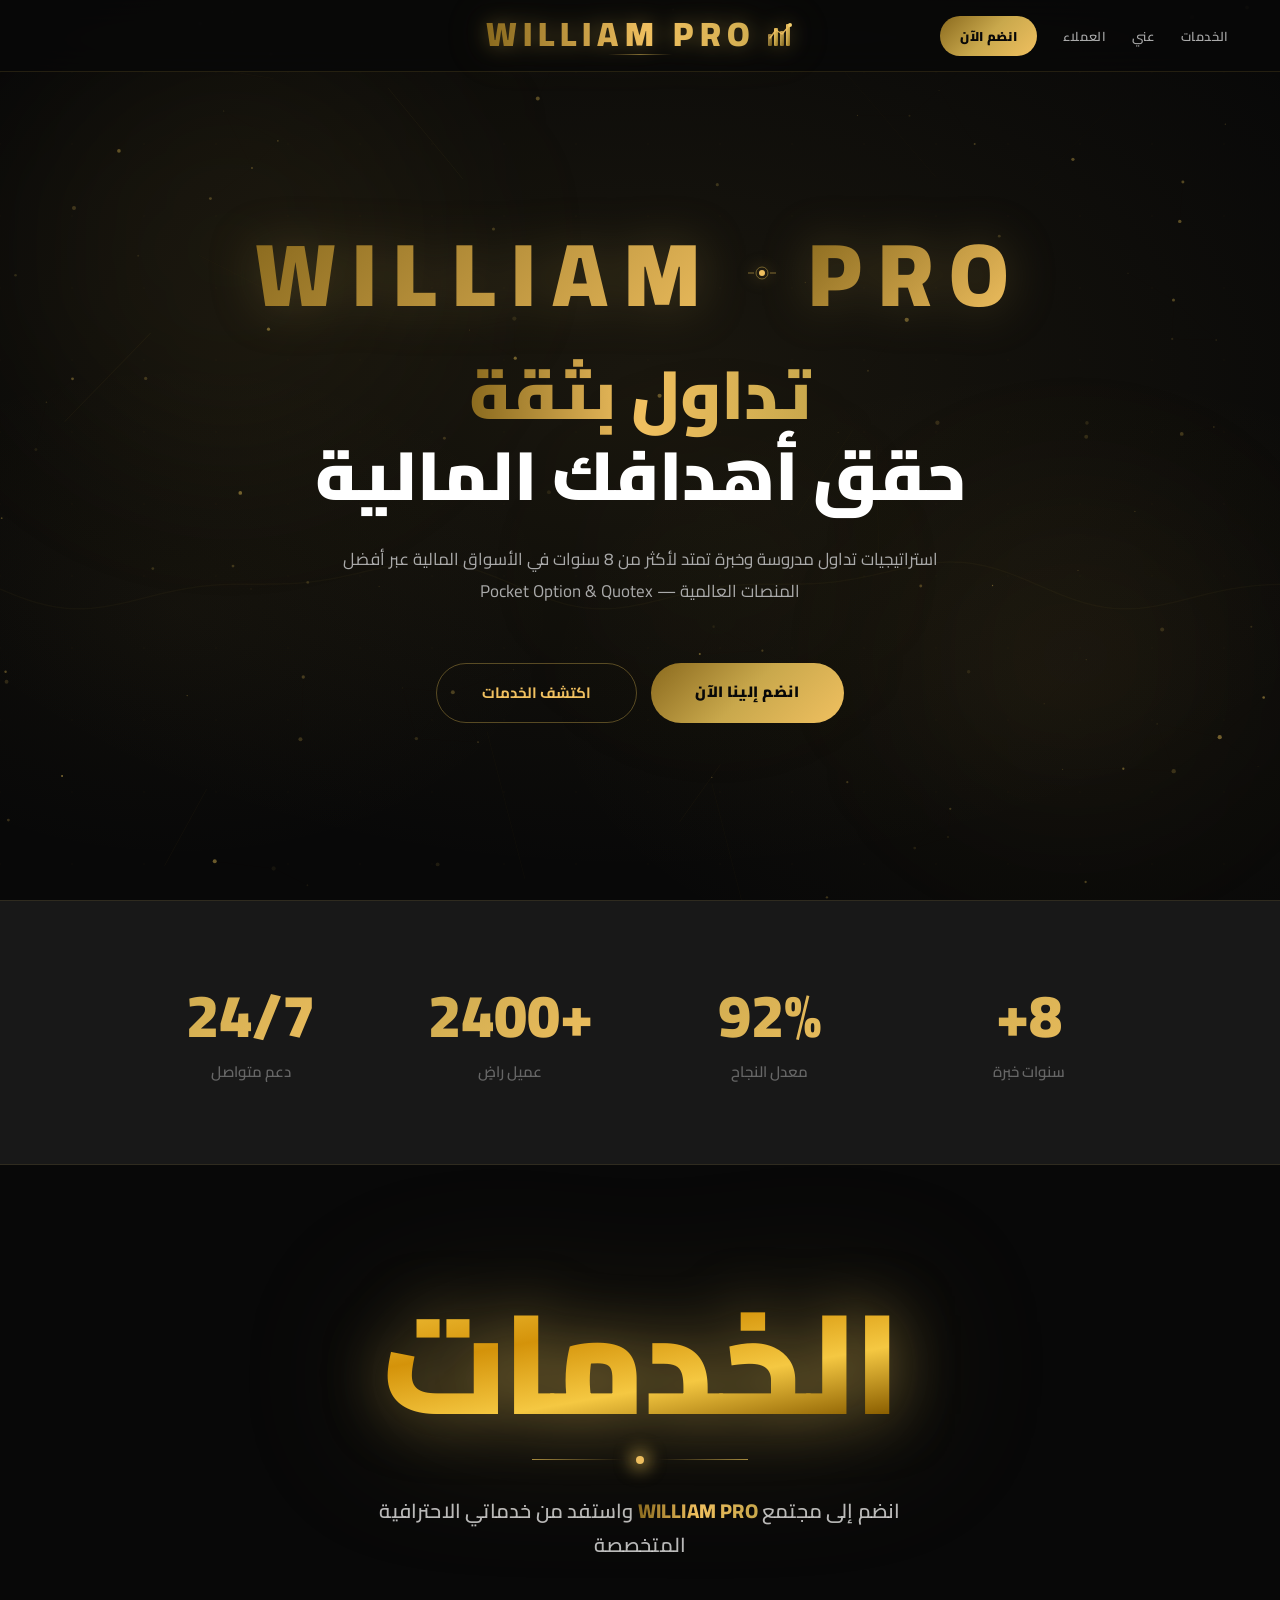
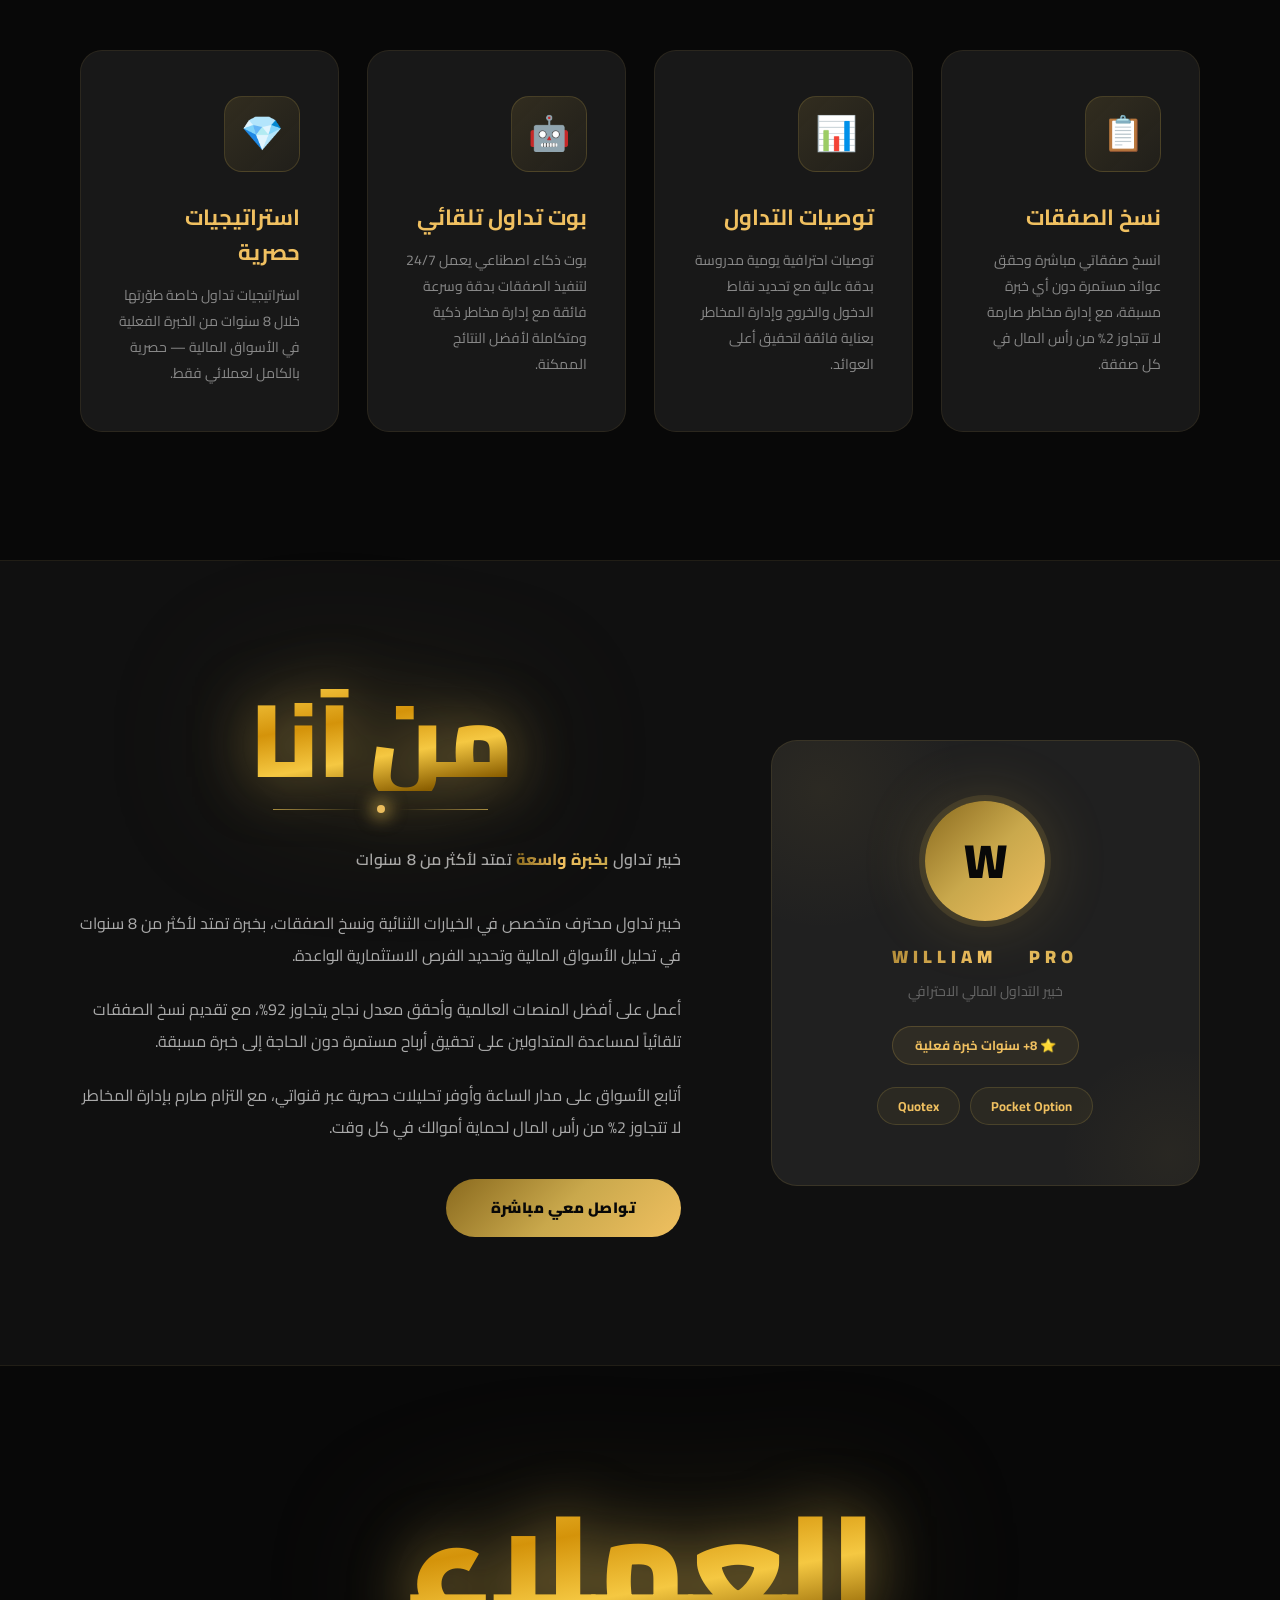
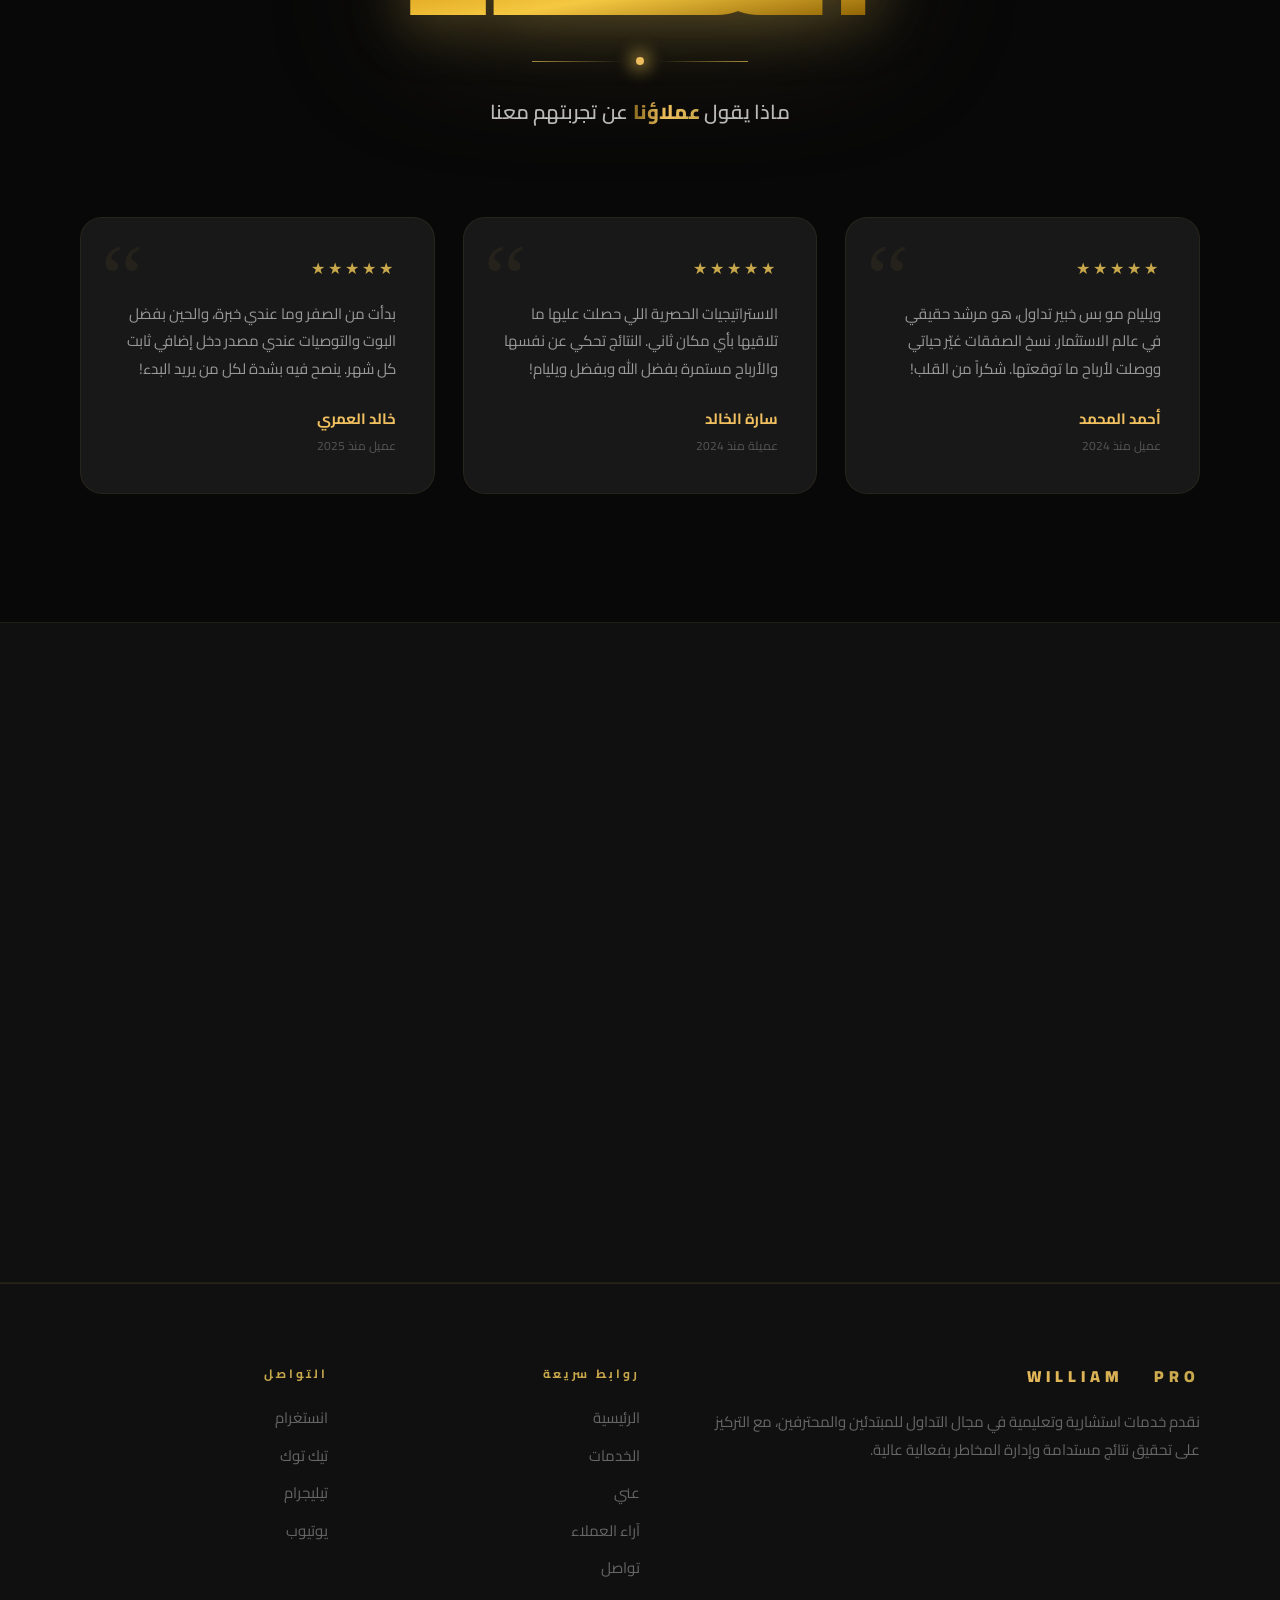
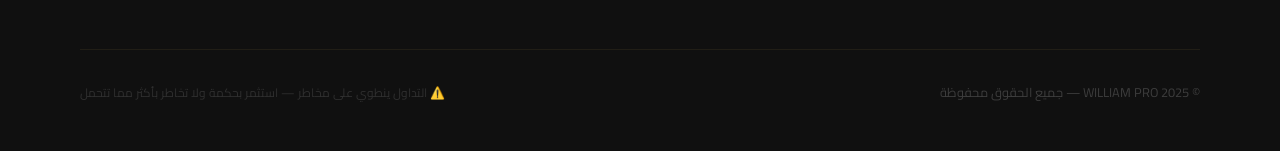
==== commit b4cbde0b: "Rename william-pro (5).html to index.html" ====
--- a/index.html
+++ b/index.html
@@ -245,17 +245,6 @@
 
 .hero-content{position:relative;z-index:2;max-width:880px;width:100%;}
 
-.hero-eyebrow{
-  display:inline-flex;align-items:center;gap:8px;
-  background:rgba(201,168,76,.09);
-  border:1px solid rgba(201,168,76,.32);
-  color:var(--gold-l);
-  font-size:clamp(10px,1vw,12px);font-weight:700;
-  letter-spacing:3px;text-transform:uppercase;
-  padding:8px 24px;border-radius:100px;
-  margin-bottom:clamp(22px,3vw,38px);
-  animation:fadeDown .9s ease both;
-}
 @keyframes fadeDown{from{opacity:0;transform:translateY(-22px);}to{opacity:1;transform:translateY(0);}}
 @keyframes fadeUp{from{opacity:0;transform:translateY(30px);}to{opacity:1;transform:translateY(0);}}
 
@@ -266,39 +255,42 @@
   display:flex;
   flex-direction:column;
   align-items:center;
-  gap:clamp(4px,1vw,10px);
-  margin-bottom:clamp(16px,2.5vw,28px);
+  margin-bottom:clamp(20px,3vw,36px);
   animation:fadeUp .9s ease .15s both;
 }
 .hero-name-line{
   display:flex;
   align-items:center;
   justify-content:center;
-  gap:clamp(10px,2vw,22px);
-}
-/* Each letter as a separate styled span */
+  gap:clamp(16px,2.5vw,32px);
+  flex-wrap:nowrap;
+  direction:ltr; /* Force WILLIAM then PRO regardless of page RTL */
+}
+/* Each word */
 .hero-name-wrap .hn-word{
   font-family:'Cairo',sans-serif;
-  font-size:clamp(32px,6.5vw,88px);
+  font-size:clamp(36px,7vw,96px);
   font-weight:900;
-  letter-spacing:clamp(10px,2.5vw,22px);
+  letter-spacing:clamp(6px,1.5vw,16px);
   line-height:1;
-  background:linear-gradient(135deg,var(--gold-d) 0%,var(--gold-l) 45%,var(--gold) 75%,var(--gold-l) 100%);
+  background:linear-gradient(135deg,var(--gold-d) 0%,var(--gold-l) 40%,var(--gold) 68%,var(--gold-l) 100%);
   background-size:300% auto;
   -webkit-background-clip:text;-webkit-text-fill-color:transparent;background-clip:text;
   animation:shimmer 5s ease 1.5s infinite;
   text-transform:uppercase;
-  /* Crisp rendering */
   -webkit-font-smoothing:antialiased;
-  filter:drop-shadow(0 0 20px rgba(201,168,76,.2));
-}
-.hero-name-divider{
-  display:block;
-  width:clamp(40px,6vw,80px);
-  height:2px;
-  background:linear-gradient(90deg,transparent,var(--gold-l),transparent);
-  border-radius:2px;
-  margin:clamp(2px,0.5vw,6px) auto;
+  filter:drop-shadow(0 0 24px rgba(201,168,76,.25));
+}
+/* Elegant SVG separator between WILLIAM & PRO */
+.hn-sep{
+  display:flex;align-items:center;justify-content:center;
+  flex-shrink:0;
+  filter:drop-shadow(0 0 8px rgba(201,168,76,.6));
+  animation:pulseSep 3s ease-in-out infinite;
+}
+@keyframes pulseSep{
+  0%,100%{filter:drop-shadow(0 0 8px rgba(201,168,76,.5));}
+  50%{filter:drop-shadow(0 0 18px rgba(201,168,76,.9));}
 }
 @keyframes shimmer{0%,100%{background-position:0% center;}50%{background-position:100% center;}}
 
@@ -854,13 +846,17 @@
   <div class="orb orb3"></div>
 
   <div class="hero-content">
-    <div class="hero-eyebrow">🔥 خبير التداول الاحترافي</div>
     <div class="hero-name-wrap">
       <div class="hero-name-line">
         <span class="hn-word">WILLIAM</span>
-      </div>
-      <div class="hero-name-divider"></div>
-      <div class="hero-name-line">
+        <span class="hn-sep">
+          <svg width="28" height="28" viewBox="0 0 28 28" fill="none" xmlns="http://www.w3.org/2000/svg">
+            <circle cx="14" cy="14" r="3" fill="#f0c060"/>
+            <circle cx="14" cy="14" r="6" stroke="#c9a84c" stroke-width="1" fill="none" opacity=".5"/>
+            <line x1="0" y1="14" x2="6" y2="14" stroke="#c9a84c" stroke-width="1" opacity=".6"/>
+            <line x1="22" y1="14" x2="28" y2="14" stroke="#c9a84c" stroke-width="1" opacity=".6"/>
+          </svg>
+        </span>
         <span class="hn-word">PRO</span>
       </div>
     </div>
